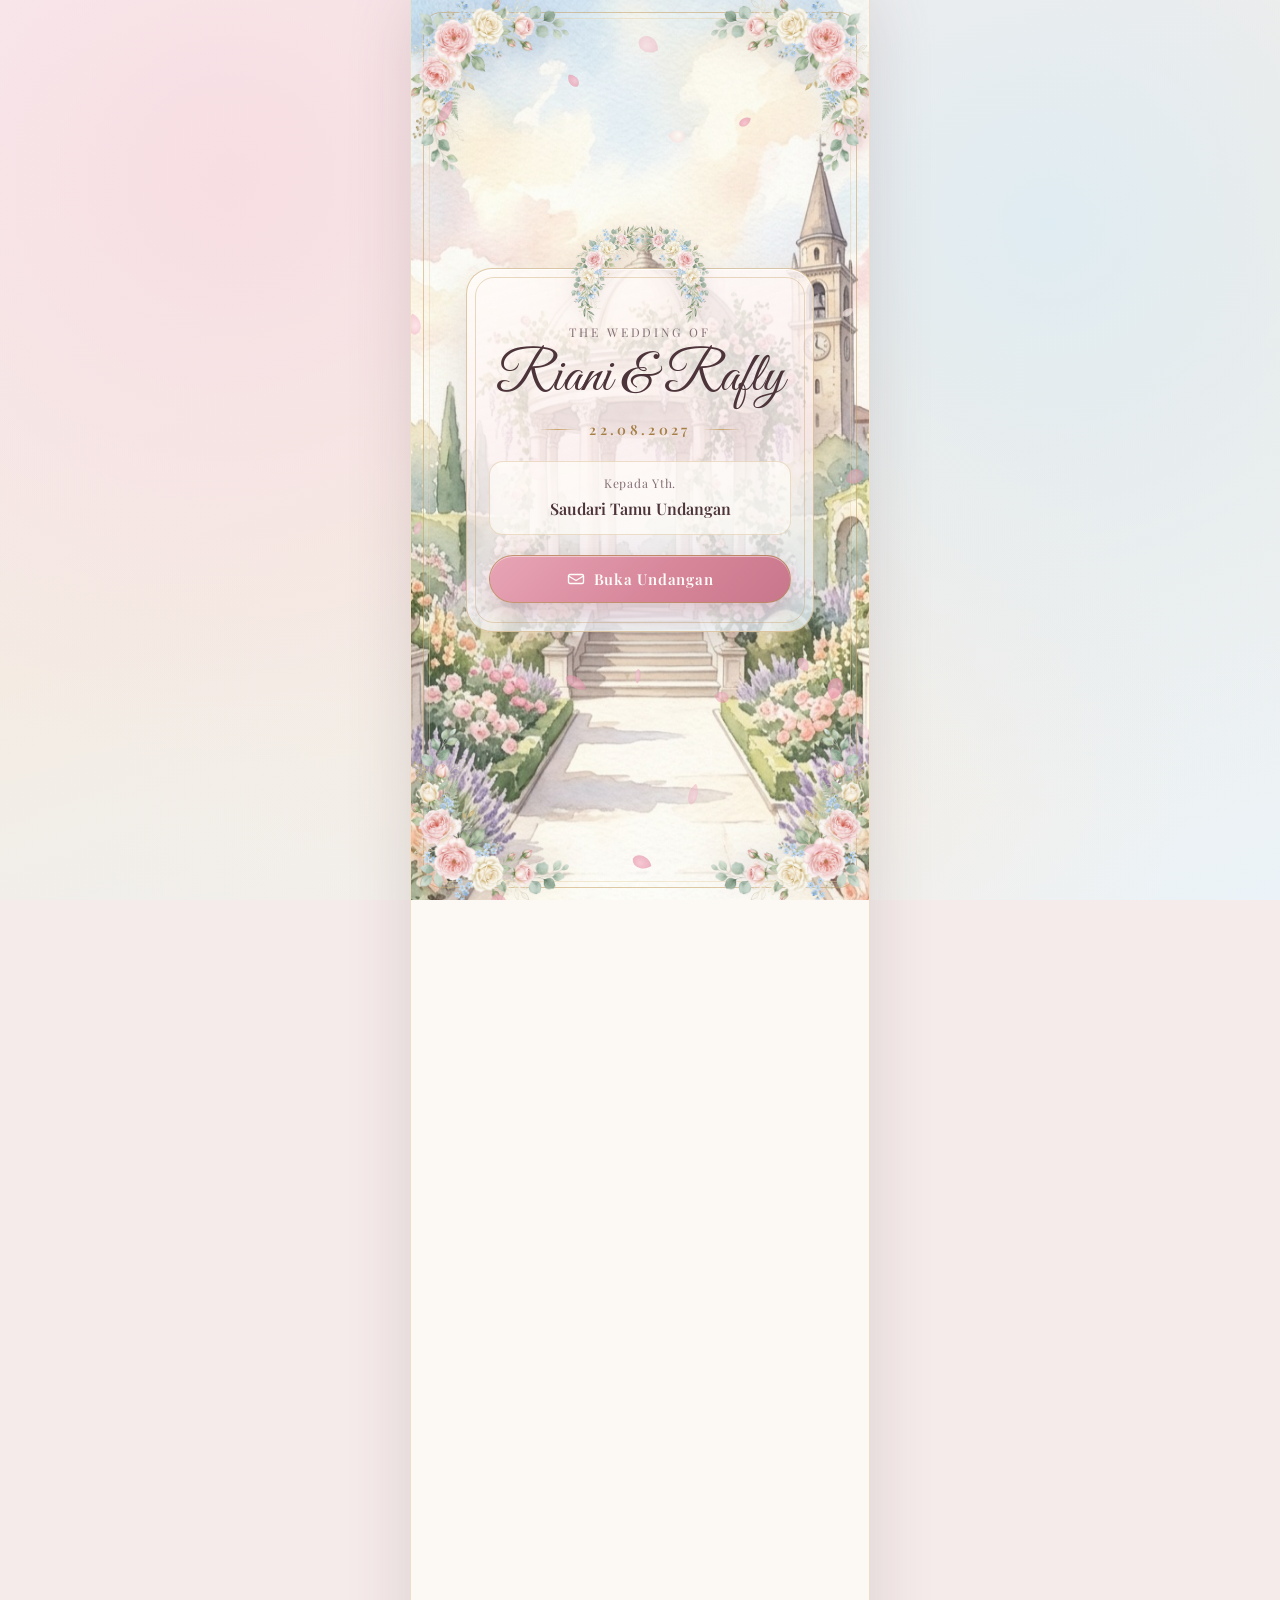
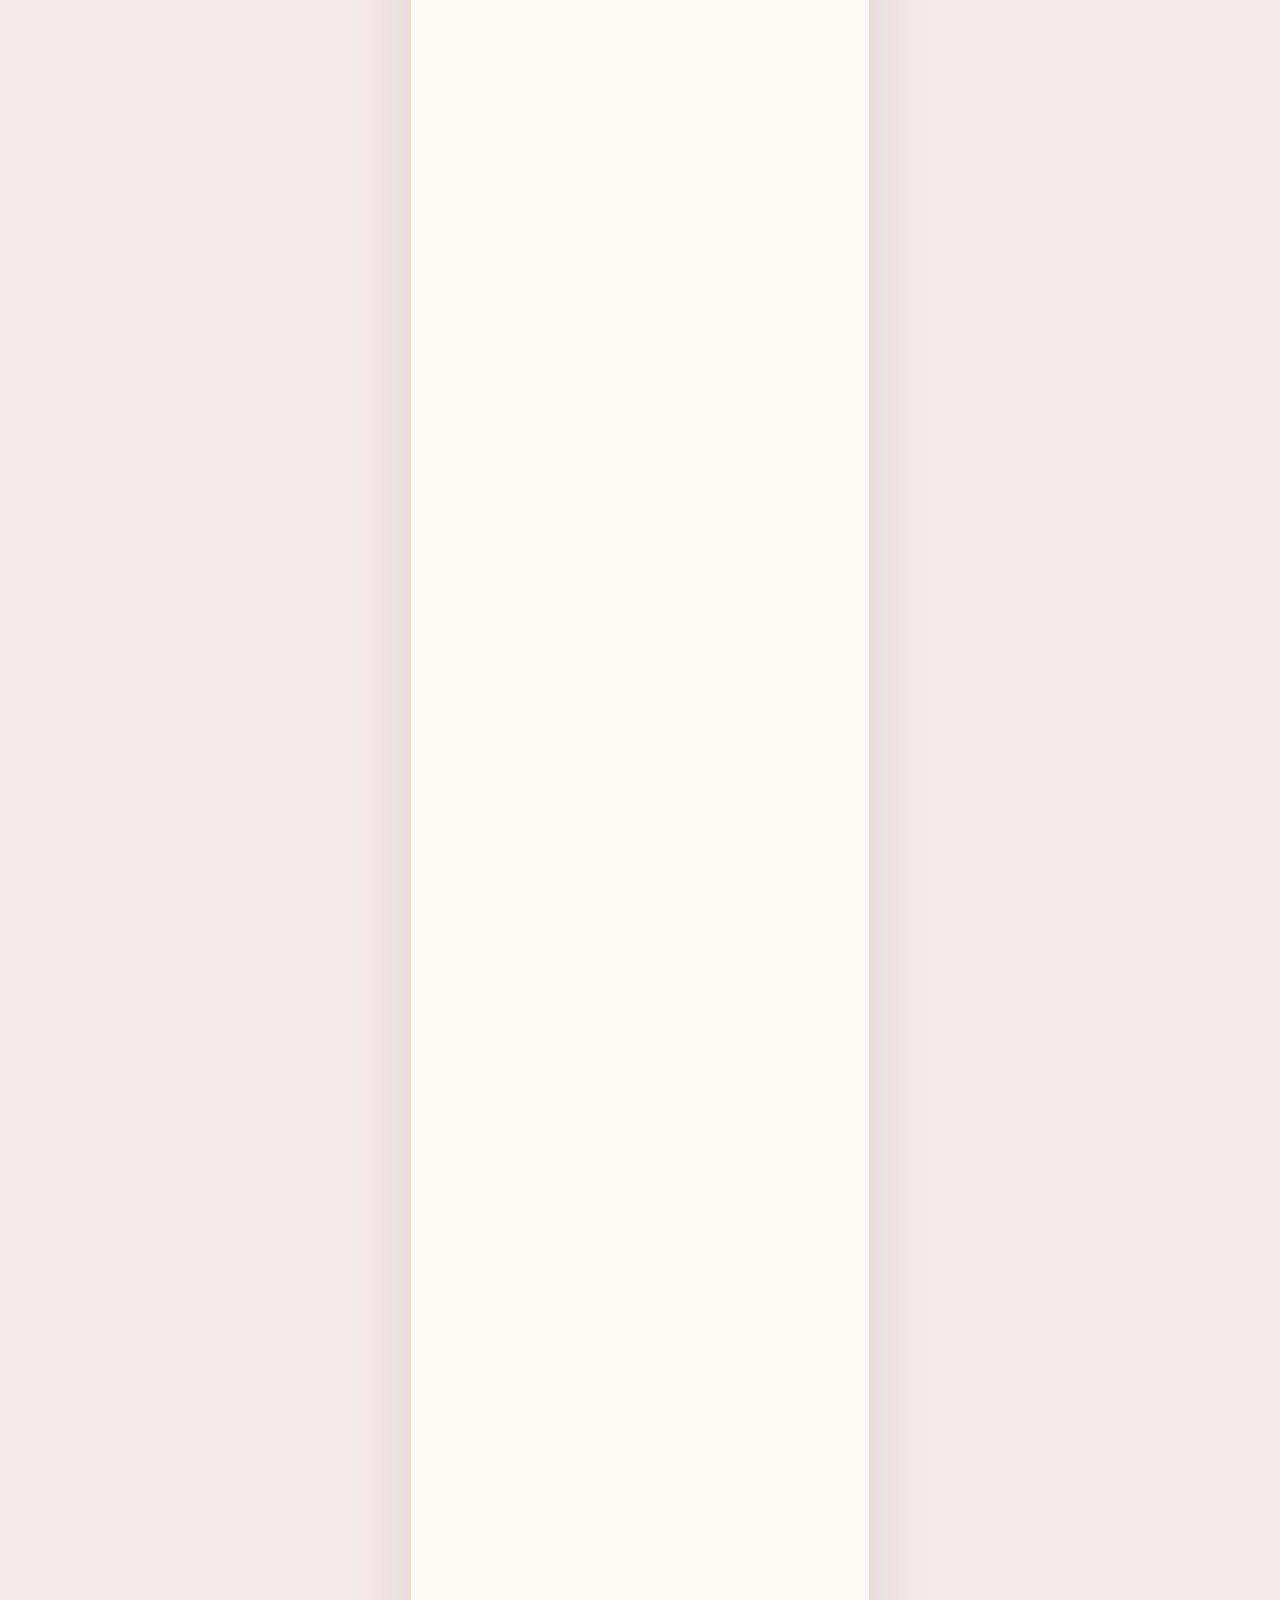
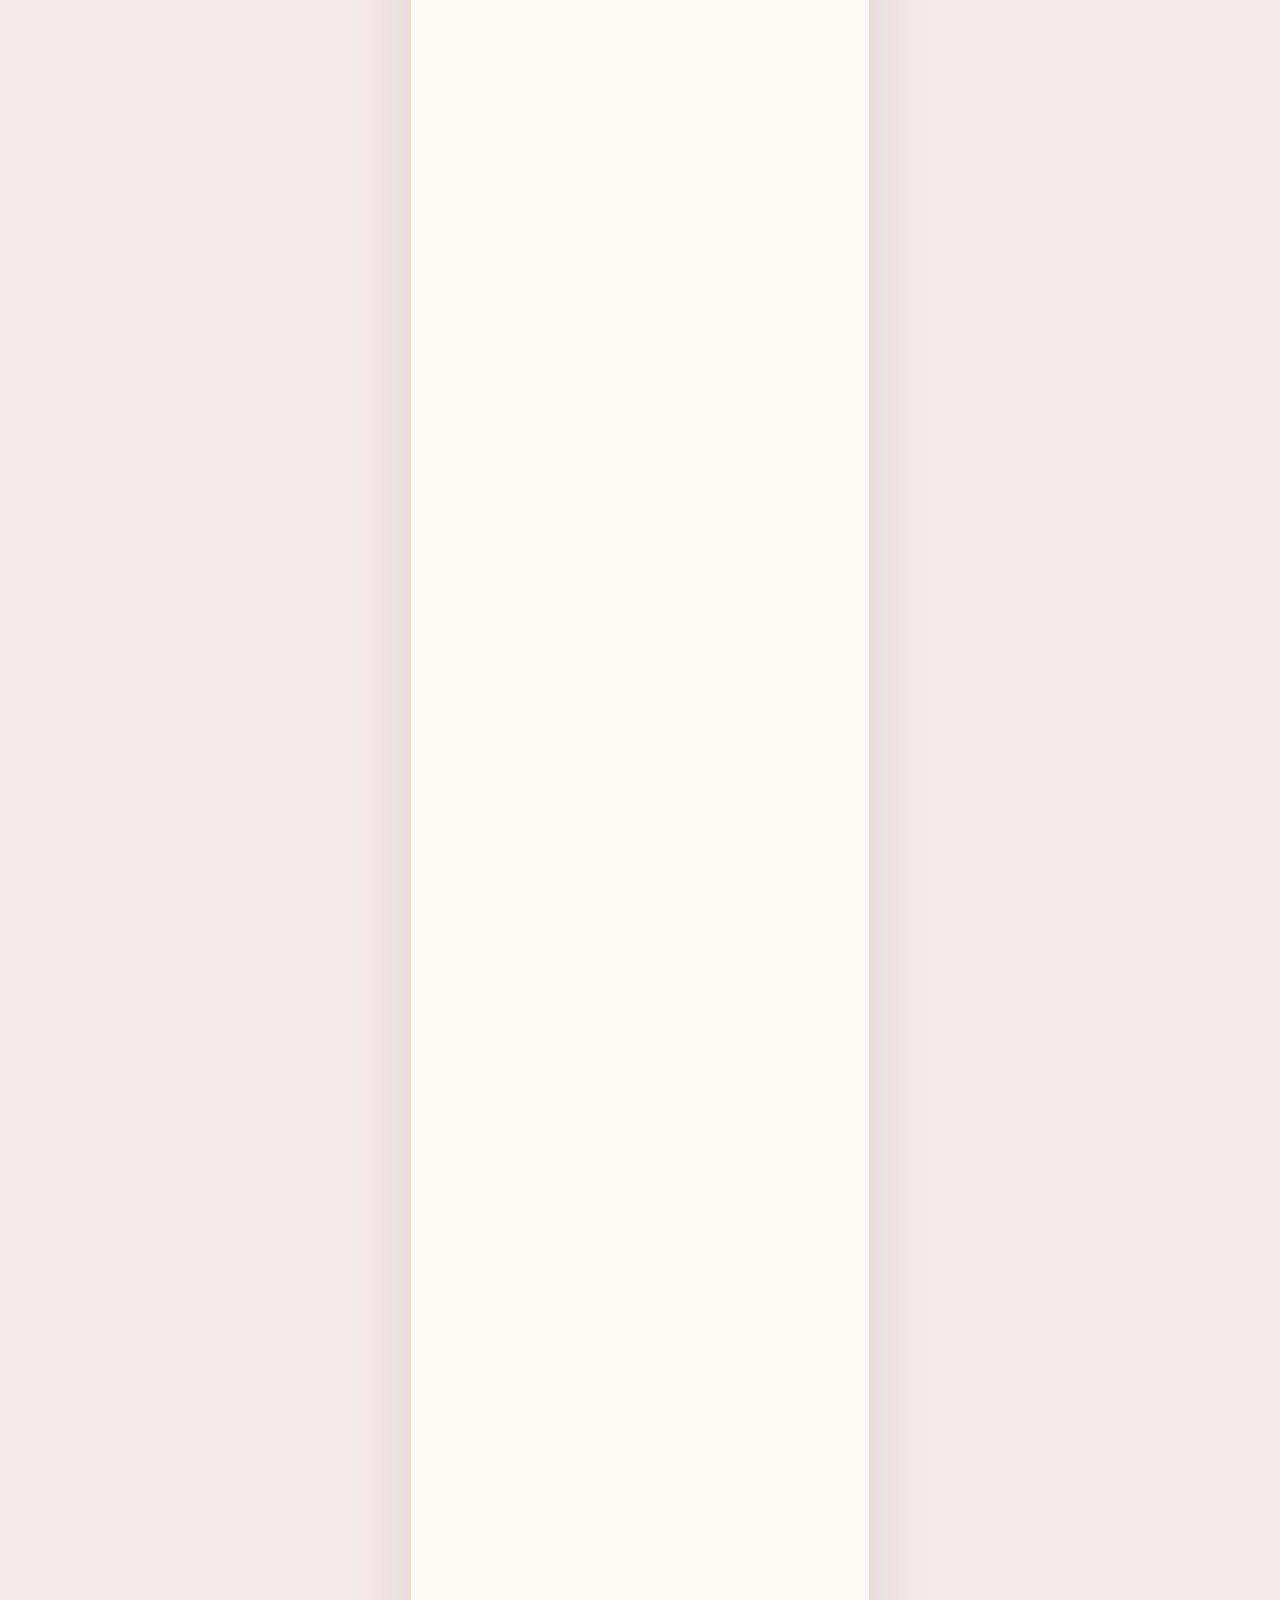
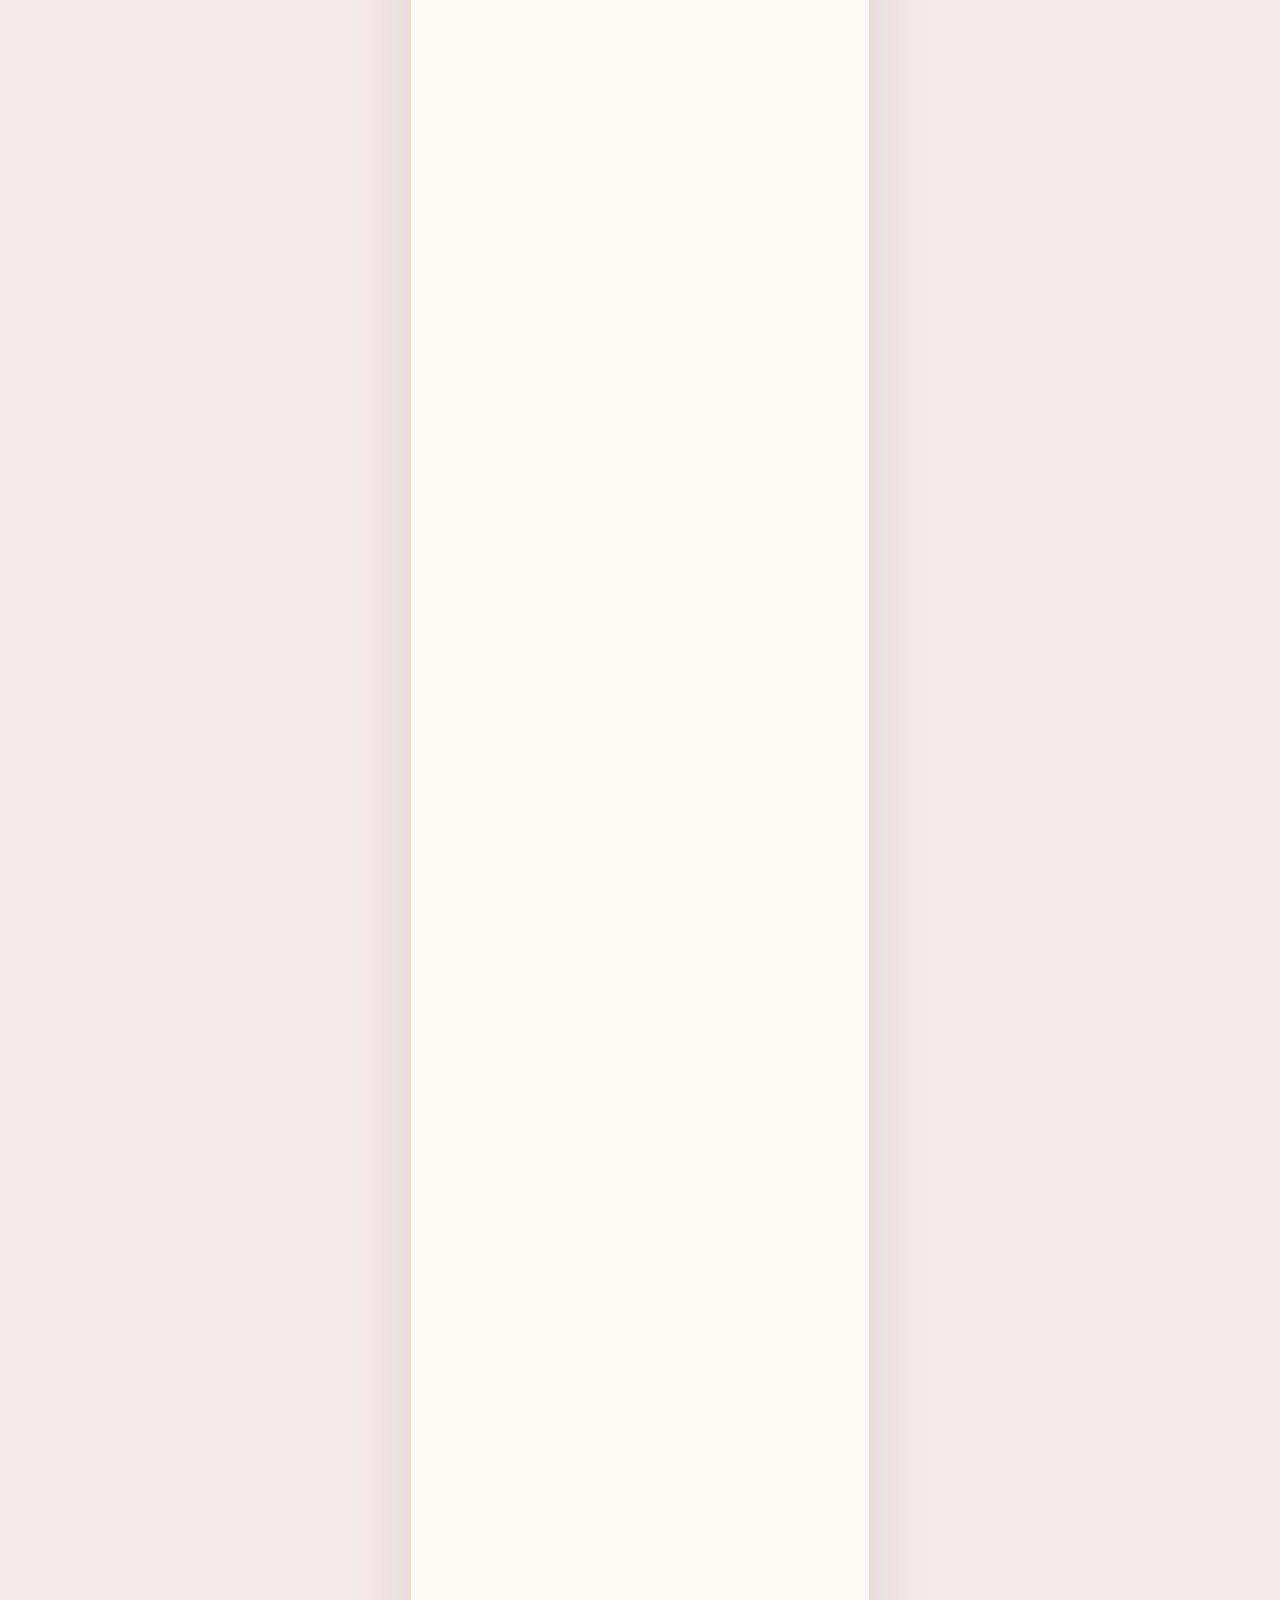
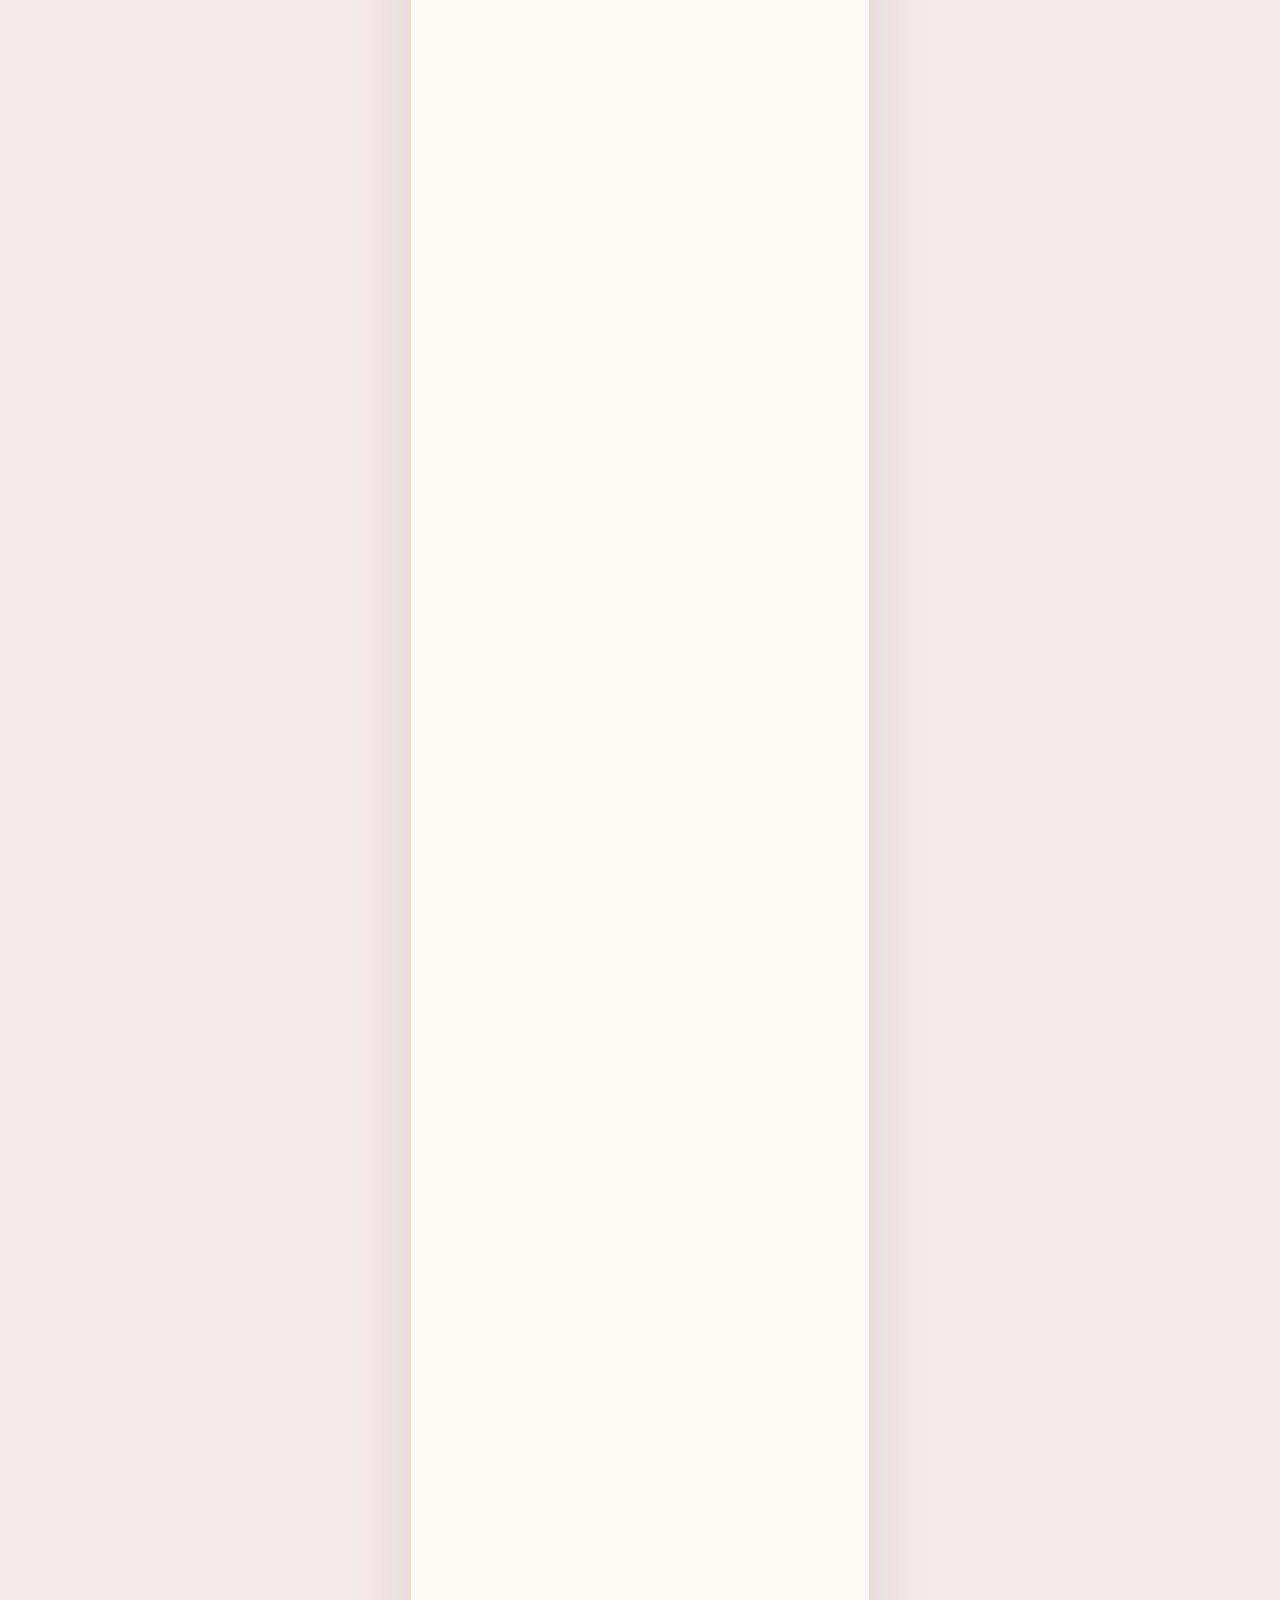
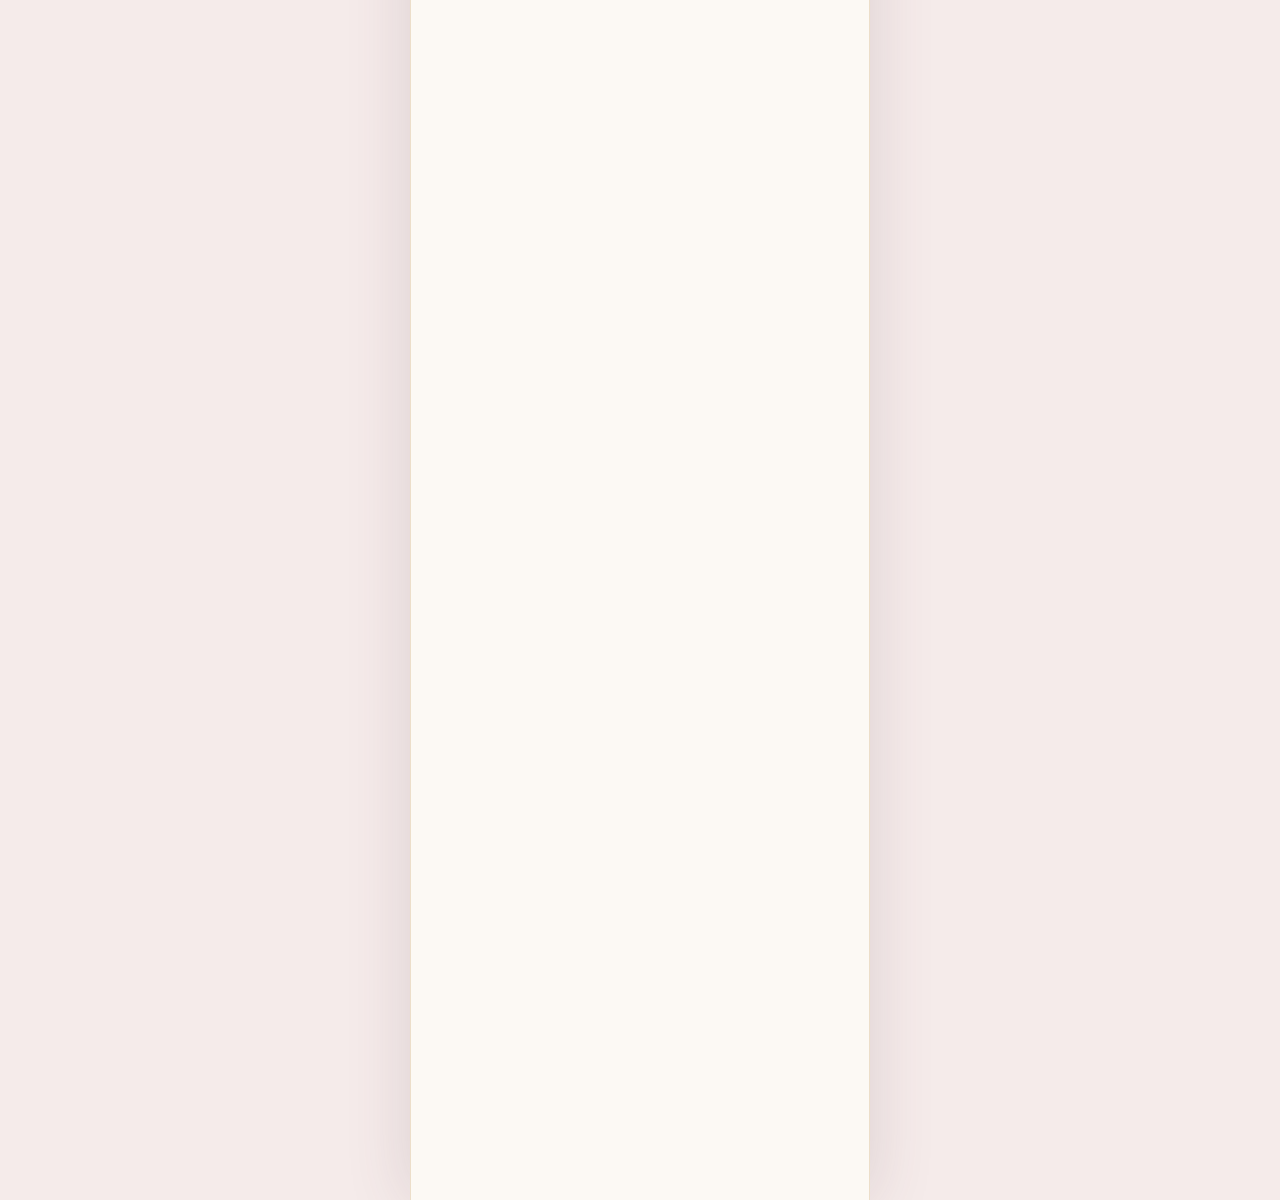
==== index.html @ 24c47888 "Add meta tags for social media sharing Added Open Graph and Twitter meta tags for sharing." ====
<!DOCTYPE html>
<html lang="id">
<head>
  <meta charset="UTF-8" />
  <meta name="viewport" content="width=device-width, initial-scale=1.0, viewport-fit=cover" />
  <meta name="theme-color" content="#F7DCE2" />
  <title>The Wedding of Riani &amp; Rafly — 22.08.2027</title>
  <meta name="description" content="Undangan Pernikahan Digital Siti Riani & Muhamad Rafly Kristiadi — Minggu, 22 Agustus 2027 di Kab. Cirebon. Tema Motion Blossom." />

  <!-- Open Graph / WhatsApp Preview Meta Tags -->
  <meta property="og:type" content="website" />
  <meta property="og:title" content="The Wedding of Riani &amp; Rafly — Minggu, 22 Agustus 2027" />
  <meta property="og:description" content="Tanpa mengurangi rasa hormat, kami mengundang Saudari untuk menghadiri acara pernikahan Siti Riani &amp; Muhamad Rafly Kristiadi di Kab. Cirebon." />
  <meta property="og:image" content="assets/images/gallery-1.jpg" />
  <meta name="twitter:card" content="summary_large_image" />
  <meta name="twitter:title" content="The Wedding of Riani &amp; Rafly — 22.08.2027" />
  <meta name="twitter:description" content="Undangan Pernikahan Digital Siti Riani &amp; Muhamad Rafly Kristiadi — Minggu, 22 Agustus 2027." />
  <meta name="twitter:image" content="assets/images/gallery-1.jpg" />

  <!-- Google Fonts: Great Vibes, Pinyon Script, Playfair Display, Amiri -->
  <link rel="preconnect" href="https://fonts.googleapis.com" />
  <link rel="preconnect" href="https://fonts.gstatic.com" crossorigin />
  <link href="https://fonts.googleapis.com/css2?family=Amiri:wght@400;700&family=Great+Vibes&family=Pinyon+Script&family=Playfair+Display:ital,wght@0,400;0,500;0,600;0,700;1,400;1,500&display=swap" rel="stylesheet" />

  <link rel="stylesheet" href="css/style.css" />
</head>
<body class="is-locked">
  <!-- Atmospheric Desktop Frame Backdrop -->
  <div class="desktop-backdrop" aria-hidden="true"></div>

  <!-- Background Music Audio ("Wedding Nasheed") -->
  <audio id="bg-music" loop preload="auto">
    <source src="assets/audio/wedding-nasheed.wav" type="audio/wav" />
  </audio>

  <!-- Main Mobile-First Vertical Shell -->
  <main class="invitation-shell" id="invitation-shell">

    <!-- =====================================================
         1. COVER / SAMPUL ("MOTION BLOSSOM" GATE WALK-THROUGH)
         ===================================================== -->
    <section class="cover-stage" id="cover-stage" aria-label="Sampul Undangan Pernikahan Riani dan Rafly">
      <!-- Depth Plane A: European Garden, Stone Steps, Domed Gazebo & Distant Tower -->
      <div class="scene-layer scene-backdrop" id="scene-backdrop">
        <img src="assets/images/garden-backdrop.jpg" alt="Taman bergaya Eropa dengan tangga batu, gazebo berkubah, dan menara di latar belakang" class="scene-backdrop-img" />
        <div class="scene-sunbeam" aria-hidden="true"></div>
      </div>

      <!-- Depth Plane B: Tiered Stone Fountain & Flanking Rose Bushes (Glides Past Camera) -->
      <div class="scene-layer scene-fountain" id="scene-fountain" aria-hidden="true">
        <img src="assets/images/fountain-midground.png" alt="" class="fountain-img" />
        <div class="fountain-shimmer">
          <span></span><span></span><span></span><span></span><span></span>
        </div>
      </div>

      <!-- Depth Plane C: Wrought-Iron Garden Gates & Stone Pillars Draped in Pink Roses -->
      <div class="scene-layer scene-gate" id="scene-gate" aria-hidden="true">
        <!-- Left Stone Pillar & Climbing Roses -->
        <div class="gate-pillar gate-pillar-left">
          <div class="pillar-finial"></div>
          <div class="pillar-cap"></div>
          <div class="pillar-shaft"></div>
          <img src="assets/images/rose-corner-frame.png" alt="" class="pillar-roses pillar-roses-left" />
        </div>

        <!-- Right Stone Pillar & Climbing Roses -->
        <div class="gate-pillar gate-pillar-right">
          <div class="pillar-finial"></div>
          <div class="pillar-cap"></div>
          <div class="pillar-shaft"></div>
          <img src="assets/images/rose-corner-frame.png" alt="" class="pillar-roses pillar-roses-right" />
        </div>

        <!-- Ornate Top Wrought-Iron Archway Crown -->
        <svg class="gate-arch-crown" viewBox="0 0 360 110" fill="none" xmlns="http://www.w3.org/2000/svg">
          <defs>
            <linearGradient id="ironGrad" x1="0" y1="0" x2="360" y2="110" gradientUnits="userSpaceOnUse">
              <stop offset="0%" stop-color="#3A3134" />
              <stop offset="50%" stop-color="#52464A" />
              <stop offset="100%" stop-color="#352C2F" />
            </linearGradient>
            <linearGradient id="goldLeaf" x1="0" y1="0" x2="1" y2="1">
              <stop offset="0%" stop-color="#E7CFA2" />
              <stop offset="55%" stop-color="#C8A063" />
              <stop offset="100%" stop-color="#A67E44" />
            </linearGradient>
          </defs>
          <!-- Outer Arch Frame -->
          <path d="M18 104 C 38 36, 102 18, 180 18 C 258 18, 322 36, 342 104" stroke="url(#ironGrad)" stroke-width="5" stroke-linecap="round" />
          <path d="M28 104 C 48 48, 108 30, 180 30 C 252 30, 312 48, 332 104" stroke="url(#goldLeaf)" stroke-width="1.5" stroke-linecap="round" opacity="0.9" />
          <!-- Delicate Filigree Scrolls along Arch -->
          <path d="M62 84 C 72 52, 104 42, 118 58 C 128 70, 110 86, 98 74" stroke="url(#ironGrad)" stroke-width="2.4" fill="none" />
          <path d="M298 84 C 288 52, 256 42, 242 58 C 232 70, 250 86, 262 74" stroke="url(#ironGrad)" stroke-width="2.4" fill="none" />
          <path d="M122 50 C 138 28, 162 28, 170 46 C 176 58, 158 66, 150 54" stroke="url(#ironGrad)" stroke-width="2.2" fill="none" />
          <path d="M238 50 C 222 28, 198 28, 190 46 C 184 58, 202 66, 210 54" stroke="url(#ironGrad)" stroke-width="2.2" fill="none" />
          <!-- Top Finial & Gold Medallion -->
          <path d="M180 4 L184 18 L180 26 L176 18 Z" fill="url(#goldLeaf)" />
          <circle cx="180" cy="36" r="10" stroke="url(#goldLeaf)" stroke-width="2" fill="#3A3134" />
          <circle cx="180" cy="36" r="4" fill="url(#goldLeaf)" />
          <circle cx="105" cy="54" r="3" fill="url(#goldLeaf)" />
          <circle cx="255" cy="54" r="3" fill="url(#goldLeaf)" />
        </svg>

        <!-- 3D Perspective Swing Container for Double Gates -->
        <div class="gate-doors-stage">
          <!-- Left Wrought-Iron Gate Wing -->
          <div class="gate-wing gate-wing-left" id="gate-wing-left">
            <svg viewBox="0 0 180 400" preserveAspectRatio="none" fill="none" xmlns="http://www.w3.org/2000/svg">
              <!-- Gate Perimeter Frame -->
              <path d="M6 394 L6 74 C 66 46, 126 24, 176 18 L176 394 Z" stroke="#3B3134" stroke-width="6" fill="rgba(255,250,248,0.03)" />
              <path d="M12 388 L12 80 C 68 54, 124 34, 170 28 L170 388 Z" stroke="#C8A063" stroke-width="1.3" opacity="0.8" />
              <!-- Horizontal Rails -->
              <line x1="6" y1="126" x2="176" y2="126" stroke="#3B3134" stroke-width="4.5" />
              <line x1="6" y1="276" x2="176" y2="276" stroke="#3B3134" stroke-width="4.5" />
              <line x1="6" y1="362" x2="176" y2="362" stroke="#3B3134" stroke-width="5" />
              <!-- Vertical Pickets & Spear Finials -->
              <g stroke="#3B3134" stroke-width="3">
                <line x1="36" y1="62" x2="36" y2="392" />
                <line x1="68" y1="50" x2="68" y2="392" />
                <line x1="100" y1="38" x2="100" y2="392" />
                <line x1="132" y1="28" x2="132" y2="392" />
                <line x1="160" y1="22" x2="160" y2="392" />
              </g>
              <!-- Gold Spear Tips -->
              <g fill="#D5B076">
                <polygon points="36,48 40,62 32,62" />
                <polygon points="68,36 72,50 64,50" />
                <polygon points="100,24 104,38 96,38" />
                <polygon points="132,14 136,28 128,28" />
                <polygon points="160,8 164,22 156,22" />
              </g>
              <!-- Upper Filigree C-Scrolls -->
              <path d="M22 118 C 22 86, 52 80, 52 102 C 52 118, 34 118, 34 104" stroke="#3B3134" stroke-width="2.2" />
              <path d="M84 118 C 84 82, 116 74, 116 98 C 116 116, 96 116, 96 100" stroke="#3B3134" stroke-width="2.2" />
              <path d="M144 116 C 144 78, 170 70, 170 94" stroke="#3B3134" stroke-width="2.2" />
              <!-- Center Ornamental Medallion & Vine Scrollwork -->
              <path d="M20 264 C 48 220, 42 162, 86 142 C 118 128, 148 164, 126 198 C 108 226, 66 218, 76 186 C 84 162, 114 166, 108 188" stroke="#3B3134" stroke-width="2.6" />
              <path d="M158 264 C 132 228, 152 172, 122 146" stroke="#3B3134" stroke-width="2.2" />
              <circle cx="92" cy="198" r="16" stroke="#C8A063" stroke-width="2" fill="rgba(247,220,226,0.22)" />
              <circle cx="92" cy="198" r="5" fill="#C8A063" />
              <!-- Lower Scroll Panel -->
              <path d="M20 350 C 44 296, 86 296, 86 326 C 86 348, 56 348, 56 326" stroke="#3B3134" stroke-width="2.4" />
              <path d="M162 350 C 138 296, 98 296, 98 326 C 98 348, 128 348, 128 326" stroke="#3B3134" stroke-width="2.4" />
              <!-- Gold Lock Latch Accent -->
              <rect x="166" y="216" width="10" height="28" rx="3" fill="#C8A063" />
            </svg>
          </div>

          <!-- Right Wrought-Iron Gate Wing (Mirrored SVG) -->
          <div class="gate-wing gate-wing-right" id="gate-wing-right">
            <svg viewBox="0 0 180 400" preserveAspectRatio="none" fill="none" xmlns="http://www.w3.org/2000/svg" style="transform: scaleX(-1);">
              <path d="M6 394 L6 74 C 66 46, 126 24, 176 18 L176 394 Z" stroke="#3B3134" stroke-width="6" fill="rgba(255,250,248,0.03)" />
              <path d="M12 388 L12 80 C 68 54, 124 34, 170 28 L170 388 Z" stroke="#C8A063" stroke-width="1.3" opacity="0.8" />
              <line x1="6" y1="126" x2="176" y2="126" stroke="#3B3134" stroke-width="4.5" />
              <line x1="6" y1="276" x2="176" y2="276" stroke="#3B3134" stroke-width="4.5" />
              <line x1="6" y1="362" x2="176" y2="362" stroke="#3B3134" stroke-width="5" />
              <g stroke="#3B3134" stroke-width="3">
                <line x1="36" y1="62" x2="36" y2="392" />
                <line x1="68" y1="50" x2="68" y2="392" />
                <line x1="100" y1="38" x2="100" y2="392" />
                <line x1="132" y1="28" x2="132" y2="392" />
                <line x1="160" y1="22" x2="160" y2="392" />
              </g>
              <g fill="#D5B076">
                <polygon points="36,48 40,62 32,62" />
                <polygon points="68,36 72,50 64,50" />
                <polygon points="100,24 104,38 96,38" />
                <polygon points="132,14 136,28 128,28" />
                <polygon points="160,8 164,22 156,22" />
              </g>
              <path d="M22 118 C 22 86, 52 80, 52 102 C 52 118, 34 118, 34 104" stroke="#3B3134" stroke-width="2.2" />
              <path d="M84 118 C 84 82, 116 74, 116 98 C 116 116, 96 116, 96 100" stroke="#3B3134" stroke-width="2.2" />
              <path d="M144 116 C 144 78, 170 70, 170 94" stroke="#3B3134" stroke-width="2.2" />
              <path d="M20 264 C 48 220, 42 162, 86 142 C 118 128, 148 164, 126 198 C 108 226, 66 218, 76 186 C 84 162, 114 166, 108 188" stroke="#3B3134" stroke-width="2.6" />
              <path d="M158 264 C 132 228, 152 172, 122 146" stroke="#3B3134" stroke-width="2.2" />
              <circle cx="92" cy="198" r="16" stroke="#C8A063" stroke-width="2" fill="rgba(247,220,226,0.22)" />
              <circle cx="92" cy="198" r="5" fill="#C8A063" />
              <path d="M20 350 C 44 296, 86 296, 86 326 C 86 348, 56 348, 56 326" stroke="#3B3134" stroke-width="2.4" />
              <path d="M162 350 C 138 296, 98 296, 98 326 C 98 348, 128 348, 128 326" stroke="#3B3134" stroke-width="2.4" />
              <rect x="166" y="216" width="10" height="28" rx="3" fill="#C8A063" />
            </svg>
          </div>
        </div>
      </div>

      <!-- Depth Plane D: Viewport Corner Watercolor Pink Roses & Thin Gold Border -->
      <div class="cover-frame-overlay" aria-hidden="true">
        <div class="gold-inner-frame"></div>
        <img src="assets/images/rose-corner-frame.png" alt="" class="corner-rose corner-tl" />
        <img src="assets/images/rose-corner-frame.png" alt="" class="corner-rose corner-tr" />
        <img src="assets/images/rose-corner-frame.png" alt="" class="corner-rose corner-bl" />
        <img src="assets/images/rose-corner-frame.png" alt="" class="corner-rose corner-br" />
      </div>

      <!-- Depth Plane E: Floating & Falling Blossom Petals Canvas -->
      <canvas id="petal-canvas" class="petal-canvas" aria-hidden="true"></canvas>

      <!-- Subtle Replay Intro Trigger (Appears after animation / unlock) -->
      <button type="button" class="replay-intro-btn" id="replay-intro-btn" aria-label="Putar ulang animasi gerbang taman">
        <svg viewBox="0 0 24 24" width="14" height="14" fill="none" stroke="currentColor" stroke-width="2" stroke-linecap="round" stroke-linejoin="round" aria-hidden="true">
          <polyline points="1 4 1 10 7 10"></polyline>
          <path d="M3.51 15a9 9 0 1 0 2.13-9.36L1 10"></path>
        </svg>
        <span>Ulangi Animasi</span>
      </button>

      <!-- Depth Plane F: Frosted Glass Cover Panel (Fade-In After Camera Walk-In) -->
      <div class="cover-glass-wrap" id="cover-glass-wrap">
        <div class="cover-glass-panel">
          <div class="glass-gold-frame" aria-hidden="true"></div>
          <img src="assets/images/rose-garland-arch.png" alt="" class="glass-floral-crown" aria-hidden="true" />

          <p class="cover-kicker">The Wedding of</p>
          <h1 class="cover-names">Riani &amp; Rafly</h1>

          <div class="cover-date-row">
            <span class="gold-hairline"></span>
            <span class="cover-date">22.08.2027</span>
            <span class="gold-hairline"></span>
          </div>

          <p class="cover-sr-sentence visually-hidden">The Wedding of Riani &amp; Rafly — 22.08.2027</p>

          <div class="cover-guest-box">
            <p class="guest-salutation">Kepada Yth.</p>
            <p class="guest-name-line">Saudari <span id="guest-name-target">Tamu Undangan</span></p>
          </div>

          <button type="button" class="btn-open-invitation" id="btn-open-invitation">
            <svg viewBox="0 0 24 24" width="18" height="18" fill="none" stroke="currentColor" stroke-width="1.8" stroke-linecap="round" stroke-linejoin="round" aria-hidden="true">
              <path d="M4 6h16a2 2 0 0 1 2 2v8a2 2 0 0 1-2 2H4a2 2 0 0 1-2-2V8a2 2 0 0 1 2-2z"/>
              <polyline points="22,8 12,14 2,8"/>
            </svg>
            <span>Buka Undangan</span>
          </button>
        </div>
      </div>
    </section>

    <!-- =====================================================
         2. MAIN CONTENT (REVEALED AFTER "BUKA UNDANGAN")
         ===================================================== -->
    <div class="invitation-content" id="invitation-content">

      <!-- SECTION: AYAT QS. AR-RUM AYAT 21 (DALAM KARTU BERBUNGA) -->
      <section class="section-pad section-ivory" id="ayat">
        <div class="floral-card reveal">
          <img src="assets/images/rose-corner-frame.png" alt="" class="card-corner card-corner-tl" aria-hidden="true" />
          <img src="assets/images/rose-corner-frame.png" alt="" class="card-corner card-corner-br" aria-hidden="true" />
          <div class="card-gold-border" aria-hidden="true"></div>

          <div class="ornament-badge">
            <span class="ornament-dot"></span>
            <span>Firman Allah SWT</span>
            <span class="ornament-dot"></span>
          </div>

          <p class="arabic-verse" dir="rtl" lang="ar">
            وَمِنْ آيَاتِهِ أَنْ خَلَقَ لَكُمْ مِنْ أَنْفُسِكُمْ أَزْوَاجًا لِتَسْكُنُوا إِلَيْهَا وَجَعَلَ بَيْنَكُمْ مَوَدَّةً وَرَحْمَةً ۚ إِنَّ فِي ذَٰلِكَ لَآيَاتٍ لِقَوْمٍ يَتَفَكَّرُونَ
          </p>

          <div class="gold-divider-floral" aria-hidden="true">
            <span class="line"></span>
            <span class="diamond"></span>
            <span class="line"></span>
          </div>

          <blockquote class="verse-translation">
            “Dan di antara tanda-tanda (kebesaran)-Nya ialah Dia menciptakan pasangan-pasangan untukmu dari jenismu sendiri, agar kamu cenderung dan merasa tenteram kepadanya, dan Dia menjadikan di antaramu rasa kasih dan sayang. Sungguh, pada yang demikian itu benar-benar terdapat tanda-tanda (kebesaran Allah) bagi kaum yang berpikir.”
          </blockquote>
          <p class="verse-source">QS. Ar-Rum : 21</p>
        </div>
      </section>

      <!-- SECTION: MEMPELAI (BINGKAI LENGKUNG DIHIAS RANGKAIAN MAWAR) -->
      <section class="section-pad section-cream" id="mempelai">
        <header class="section-header reveal">
          <p class="salam-arab">Assalamu’alaikum Warahmatullahi Wabarakatuh</p>
          <h2 class="section-title">Mempelai</h2>
          <p class="section-subtitle">
            Dengan memohon rahmat dan ridho Allah SWT, kami bermaksud menyelenggarakan pernikahan putra-putri kami:
          </p>
        </header>

        <!-- Bride: Siti Riani -->
        <article class="couple-card reveal">
          <div class="arch-portrait-wrapper">
            <img src="assets/images/rose-garland-arch.png" alt="" class="arch-floral-wreath" aria-hidden="true" />
            <div class="arch-photo-frame">
              <img src="assets/images/bride-riani.jpg" alt="Foto Mempelai Wanita Siti Riani" loading="lazy" />
            </div>
          </div>
          <p class="couple-role">Mempelai Wanita</p>
          <h3 class="couple-name">Siti Riani</h3>
          <p class="couple-parents">
            Putri dari<br />
            <strong>Alm. Bapak Radi</strong> &amp; <strong>Ibu Sri Mulyati</strong>
          </p>
        </article>

        <!-- Script Ampersand Connector -->
        <div class="couple-ampersand reveal" aria-hidden="true">
          <span class="amp-line"></span>
          <span class="amp-glyph">&amp;</span>
          <span class="amp-line"></span>
        </div>

        <!-- Groom: Muhamad Rafly Kristiadi -->
        <article class="couple-card reveal">
          <div class="arch-portrait-wrapper">
            <img src="assets/images/rose-garland-arch.png" alt="" class="arch-floral-wreath" aria-hidden="true" />
            <div class="arch-photo-frame">
              <img src="assets/images/groom-rafly.jpg" alt="Foto Mempelai Pria Muhamad Rafly Kristiadi" loading="lazy" />
            </div>
          </div>
          <p class="couple-role">Mempelai Pria</p>
          <h3 class="couple-name">Muhamad Rafly Kristiadi</h3>
          <p class="couple-parents">
            Putra dari<br />
            <strong>Bapak Ahyadi</strong> &amp; <strong>Ibu Ine Kristiati</strong>
          </p>
        </article>
      </section>

      <!-- SECTION: SAVE THE DATE (COUNTDOWN & SIMPAN TANGGALNYA) -->
      <section class="section-pad section-blossom" id="save-the-date">
        <div class="save-date-box reveal">
          <div class="card-gold-border" aria-hidden="true"></div>
          <p class="eyebrow-blue">Menuju Hari Bahagia</p>
          <h2 class="section-title">Save The Date</h2>
          <p class="save-date-lead">Minggu, 22 Agustus 2027 • 08.00 WIB</p>

          <div class="countdown-grid" id="countdown-grid" role="timer" aria-live="polite">
            <div class="countdown-cell">
              <span class="cd-num" id="cd-days">00</span>
              <span class="cd-label">Hari</span>
            </div>
            <div class="countdown-cell">
              <span class="cd-num" id="cd-hours">00</span>
              <span class="cd-label">Jam</span>
            </div>
            <div class="countdown-cell">
              <span class="cd-num" id="cd-minutes">00</span>
              <span class="cd-label">Menit</span>
            </div>
            <div class="countdown-cell">
              <span class="cd-num" id="cd-seconds">00</span>
              <span class="cd-label">Detik</span>
            </div>
          </div>

          <p class="countdown-done-msg" id="countdown-done-msg" hidden>
            Alhamdulillah, Hari Bahagia Telah Tiba
          </p>

          <div class="save-date-actions">
            <button type="button" class="btn-primary-gold" id="btn-save-date">
              <svg viewBox="0 0 24 24" width="17" height="17" fill="none" stroke="currentColor" stroke-width="1.9" stroke-linecap="round" stroke-linejoin="round" aria-hidden="true">
                <rect x="3" y="4" width="18" height="18" rx="2" ry="2"></rect>
                <line x1="16" y1="2" x2="16" y2="6"></line>
                <line x1="8" y1="2" x2="8" y2="6"></line>
                <line x1="3" y1="10" x2="21" y2="10"></line>
              </svg>
              <span>Simpan Tanggalnya</span>
            </button>

            <!-- Calendar Choice Popover -->
            <div class="calendar-menu" id="calendar-menu" hidden>
              <a id="gcal-link" href="#" target="_blank" rel="noopener noreferrer" class="calendar-option">
                Tambah ke Google Calendar
              </a>
              <button type="button" id="ics-download-btn" class="calendar-option">
                Unduh File Kalender (.ics)
              </button>
            </div>
          </div>
        </div>
      </section>

      <!-- SECTION: RANGKAIAN ACARA (KARTU BERBINGKAI MAWAR + BUKA MAPS) -->
      <section class="section-pad section-ivory" id="acara">
        <header class="section-header reveal">
          <p class="eyebrow-blue">Waktu &amp; Tempat</p>
          <h2 class="section-title">Rangkaian Acara</h2>
          <p class="section-subtitle">
            InsyaAllah rangkaian acara pernikahan kami akan diselenggarakan pada:
          </p>
        </header>

        <div class="events-stack">
          <!-- Akad Nikah Card -->
          <article class="event-rose-card reveal">
            <img src="assets/images/rose-corner-frame.png" alt="" class="card-corner card-corner-tl" aria-hidden="true" />
            <img src="assets/images/rose-corner-frame.png" alt="" class="card-corner card-corner-tr" aria-hidden="true" />
            <div class="card-gold-border" aria-hidden="true"></div>

            <div class="event-icon-ring" aria-hidden="true">
              <svg viewBox="0 0 24 24" width="22" height="22" fill="none" stroke="currentColor" stroke-width="1.6">
                <circle cx="9.5" cy="13" r="5" />
                <circle cx="14.5" cy="13" r="5" />
                <path d="M12 5l1.5 2.5h-3L12 5z" fill="currentColor" opacity="0.55" />
              </svg>
            </div>

            <h3 class="event-title">Akad Nikah</h3>
            <p class="event-date">Minggu, 22 Agustus 2027</p>
            <p class="event-time">Pukul 08.00 WIB</p>

            <div class="gold-divider-floral mini" aria-hidden="true">
              <span class="line"></span>
              <span class="diamond"></span>
              <span class="line"></span>
            </div>

            <p class="event-venue">Kediaman Rumah Riani</p>
            <p class="event-address">
              Dusun 2 RT 001 RW 005, Desa Karangtengah,<br />
              Kec. Karangsembung, Kab. Cirebon
            </p>

            <a
              class="btn-maps"
              href="https://www.google.com/maps/search/?api=1&query=Desa+Karangtengah+Kecamatan+Karangsembung+Kabupaten+Cirebon"
              target="_blank"
              rel="noopener noreferrer"
            >
              <svg viewBox="0 0 24 24" width="16" height="16" fill="none" stroke="currentColor" stroke-width="2" stroke-linecap="round" stroke-linejoin="round" aria-hidden="true">
                <path d="M21 10c0 7-9 13-9 13s-9-6-9-13a9 9 0 0 1 18 0z"></path>
                <circle cx="12" cy="10" r="3"></circle>
              </svg>
              <span>Buka Maps</span>
            </a>
          </article>

          <!-- Resepsi Card -->
          <article class="event-rose-card reveal">
            <img src="assets/images/rose-corner-frame.png" alt="" class="card-corner card-corner-bl" aria-hidden="true" />
            <img src="assets/images/rose-corner-frame.png" alt="" class="card-corner card-corner-br" aria-hidden="true" />
            <div class="card-gold-border" aria-hidden="true"></div>

            <div class="event-icon-ring blue-tint" aria-hidden="true">
              <svg viewBox="0 0 24 24" width="22" height="22" fill="none" stroke="currentColor" stroke-width="1.6" stroke-linecap="round" stroke-linejoin="round">
                <path d="M12 2l2.4 4.8L20 7.6l-4 3.9.9 5.5L12 14.4 7.1 17l.9-5.5-4-3.9 5.6-.8L12 2z" />
              </svg>
            </div>

            <h3 class="event-title">Resepsi</h3>
            <p class="event-date">Minggu, 22 Agustus 2027</p>
            <p class="event-time">Pukul 09.00 WIB s/d Selesai</p>

            <div class="gold-divider-floral mini" aria-hidden="true">
              <span class="line"></span>
              <span class="diamond"></span>
              <span class="line"></span>
            </div>

            <p class="event-venue">Kediaman Rumah Riani</p>
            <p class="event-address">
              Dusun 2 RT 001 RW 005, Desa Karangtengah,<br />
              Kec. Karangsembung, Kab. Cirebon
            </p>

            <a
              class="btn-maps"
              href="https://www.google.com/maps/search/?api=1&query=Desa+Karangtengah+Kecamatan+Karangsembung+Kabupaten+Cirebon"
              target="_blank"
              rel="noopener noreferrer"
            >
              <svg viewBox="0 0 24 24" width="16" height="16" fill="none" stroke="currentColor" stroke-width="2" stroke-linecap="round" stroke-linejoin="round" aria-hidden="true">
                <path d="M21 10c0 7-9 13-9 13s-9-6-9-13a9 9 0 0 1 18 0z"></path>
                <circle cx="12" cy="10" r="3"></circle>
              </svg>
              <span>Buka Maps</span>
            </a>
          </article>
        </div>
      </section>

      <!-- SECTION: GALERI FOTO MEMPELAI (KETUK UNTUK MEMPERBESAR) -->
      <section class="section-pad section-cream" id="galeri">
        <header class="section-header reveal">
          <p class="eyebrow-blue">Momen Bahagia</p>
          <h2 class="section-title">Galeri Mempelai</h2>
          <p class="section-subtitle">Ketuk foto untuk memperbesar tampilan</p>
        </header>

        <div class="gallery-grid reveal">
          <button type="button" class="gallery-item gallery-portrait" data-index="0" aria-label="Perbesar foto galeri 1: Langkah menuju taman bunga">
            <img src="assets/images/gallery-1.jpg" alt="Riani dan Rafly berjalan bergandengan tangan di jalan batu taman mawar" loading="lazy" />
            <span class="gallery-zoom-badge" aria-hidden="true">
              <svg viewBox="0 0 24 24" width="15" height="15" fill="none" stroke="currentColor" stroke-width="2">
                <circle cx="11" cy="11" r="7"></circle>
                <line x1="21" y1="21" x2="16.65" y2="16.65"></line>
                <line x1="11" y1="8" x2="11" y2="14"></line>
                <line x1="8" y1="11" x2="14" y2="11"></line>
              </svg>
            </span>
          </button>

          <button type="button" class="gallery-item gallery-portrait" data-index="3" aria-label="Perbesar foto galeri 2: Di gerbang lengkung mawar">
            <img src="assets/images/gallery-4.jpg" alt="Riani dan Rafly tersenyum di bawah lengkung gerbang besi berhiaskan mawar pastel" loading="lazy" />
            <span class="gallery-zoom-badge" aria-hidden="true">
              <svg viewBox="0 0 24 24" width="15" height="15" fill="none" stroke="currentColor" stroke-width="2">
                <circle cx="11" cy="11" r="7"></circle>
                <line x1="21" y1="21" x2="16.65" y2="16.65"></line>
                <line x1="11" y1="8" x2="11" y2="14"></line>
                <line x1="8" y1="11" x2="14" y2="11"></line>
              </svg>
            </span>
          </button>

          <button type="button" class="gallery-item gallery-wide" data-index="1" aria-label="Perbesar foto galeri 3: Di sisi air mancur taman">
            <img src="assets/images/gallery-2.jpg" alt="Riani dan Rafly di dekat air mancur batu klasik taman mawar Eropa" loading="lazy" />
            <span class="gallery-zoom-badge" aria-hidden="true">
              <svg viewBox="0 0 24 24" width="15" height="15" fill="none" stroke="currentColor" stroke-width="2">
                <circle cx="11" cy="11" r="7"></circle>
                <line x1="21" y1="21" x2="16.65" y2="16.65"></line>
                <line x1="11" y1="8" x2="11" y2="14"></line>
                <line x1="8" y1="11" x2="14" y2="11"></line>
              </svg>
            </span>
          </button>

          <button type="button" class="gallery-item gallery-wide" data-index="2" aria-label="Perbesar foto galeri 4: Di dalam gazebo berkubah">
            <img src="assets/images/gallery-3.jpg" alt="Riani dan Rafly di dalam gazebo batu berkubah berhiaskan mawar pink dan krem" loading="lazy" />
            <span class="gallery-zoom-badge" aria-hidden="true">
              <svg viewBox="0 0 24 24" width="15" height="15" fill="none" stroke="currentColor" stroke-width="2">
                <circle cx="11" cy="11" r="7"></circle>
                <line x1="21" y1="21" x2="16.65" y2="16.65"></line>
                <line x1="11" y1="8" x2="11" y2="14"></line>
                <line x1="8" y1="11" x2="14" y2="11"></line>
              </svg>
            </span>
          </button>
        </div>
      </section>

      <!-- SECTION: DRESSCODE -->
      <section class="section-pad section-ivory" id="dresscode">
        <div class="dresscode-card reveal">
          <div class="card-gold-border" aria-hidden="true"></div>
          <p class="eyebrow-blue">Nuansa Busana</p>
          <h2 class="section-title">Dresscode</h2>
          <p class="section-subtitle">
            Kami sangat berbahagia apabila Saudari berkenan mengenakan busana dengan sentuhan warna lembut berikut:
          </p>

          <div class="swatch-list" role="list" aria-label="Pilihan warna dresscode">
            <div class="swatch-item" role="listitem">
              <span class="swatch-dot" style="--swatch: #E896AA;"></span>
              <span class="swatch-name">Pink</span>
            </div>
            <div class="swatch-item" role="listitem">
              <span class="swatch-dot" style="--swatch: #9ECAE3;"></span>
              <span class="swatch-name">Biru Muda</span>
            </div>
            <div class="swatch-item" role="listitem">
              <span class="swatch-dot" style="--swatch: #F8D4DE;"></span>
              <span class="swatch-name">Pink Muda</span>
            </div>
            <div class="swatch-item" role="listitem">
              <span class="swatch-dot" style="--swatch: #CFE4F2;"></span>
              <span class="swatch-name">Biru Pastel</span>
            </div>
            <div class="swatch-item" role="listitem">
              <span class="swatch-dot" style="--swatch: #F3E5D0;"></span>
              <span class="swatch-name">Cream</span>
            </div>
          </div>
        </div>
      </section>

      <!-- SECTION: AMPLOP DIGITAL (BANK MANDIRI & DANA) -->
      <section class="section-pad section-blossom" id="amplop">
        <header class="section-header reveal">
          <p class="eyebrow-blue">Tanda Kasih</p>
          <h2 class="section-title">Amplop Digital</h2>
          <p class="section-subtitle">
            Doa restu Saudari merupakan karunia terindah bagi kami. Namun apabila berkenan memberikan tanda kasih, dapat melalui rekening berikut:
          </p>
        </header>

        <div class="gift-stack">
          <!-- Bank Mandiri Card -->
          <article class="gift-card reveal">
            <div class="gift-card-top">
              <div class="bank-badge mandiri-badge" aria-label="Bank Mandiri">
                <span class="bank-wordmark">mandiri</span>
                <span class="bank-ribbon" aria-hidden="true"></span>
              </div>
              <span class="gift-chip" aria-hidden="true"></span>
            </div>
            <p class="gift-number" id="num-mandiri">4617 0013 2007 3633</p>
            <p class="gift-holder">a.n. <strong>Muhamad Rafly Kristiadi</strong></p>
            <button type="button" class="btn-copy" data-copy="4617001320073633" data-label="Nomor Rekening Mandiri">
              <svg viewBox="0 0 24 24" width="15" height="15" fill="none" stroke="currentColor" stroke-width="2" stroke-linecap="round" stroke-linejoin="round" aria-hidden="true">
                <rect x="9" y="9" width="13" height="13" rx="2" ry="2"></rect>
                <path d="M5 15H4a2 2 0 0 1-2-2V4a2 2 0 0 1 2-2h9a2 2 0 0 1 2 2v1"></path>
              </svg>
              <span>Salin Nomor</span>
            </button>
          </article>

          <!-- DANA Card -->
          <article class="gift-card dana-card reveal">
            <div class="gift-card-top">
              <div class="bank-badge dana-badge" aria-label="DANA E-Wallet">
                <span class="dana-circle" aria-hidden="true"></span>
                <span class="dana-wordmark">DANA</span>
              </div>
              <span class="gift-type-tag">E-Wallet</span>
            </div>
            <p class="gift-number" id="num-dana">081395968281</p>
            <p class="gift-holder">a.n. <strong>Muhamad Rafly Kristiadi</strong></p>
            <button type="button" class="btn-copy" data-copy="081395968281" data-label="Nomor DANA">
              <svg viewBox="0 0 24 24" width="15" height="15" fill="none" stroke="currentColor" stroke-width="2" stroke-linecap="round" stroke-linejoin="round" aria-hidden="true">
                <rect x="9" y="9" width="13" height="13" rx="2" ry="2"></rect>
                <path d="M5 15H4a2 2 0 0 1-2-2V4a2 2 0 0 1 2-2h9a2 2 0 0 1 2 2v1"></path>
              </svg>
              <span>Salin Nomor</span>
            </button>
          </article>
        </div>
      </section>

      <!-- SECTION: RSVP & KOLOM UCAPAN / DOA -->
      <section class="section-pad section-ivory" id="rsvp">
        <header class="section-header reveal">
          <p class="eyebrow-blue">Konfirmasi &amp; Doa Restu</p>
          <h2 class="section-title">RSVP &amp; Ucapan</h2>
          <p class="section-subtitle">
            Kirimkan konfirmasi kehadiran serta ucapan doa terbaik untuk Riani &amp; Rafly.
          </p>
        </header>

        <div class="rsvp-stats reveal" aria-label="Statistik Kehadiran">
          <div class="stat-pill">
            <strong id="stat-hadir">0</strong>
            <span>Hadir</span>
          </div>
          <div class="stat-pill">
            <strong id="stat-ragu">0</strong>
            <span>InsyaAllah</span>
          </div>
          <div class="stat-pill">
            <strong id="stat-tidak">0</strong>
            <span>Berhalangan</span>
          </div>
        </div>

        <form class="rsvp-form reveal" id="rsvp-form" novalidate>
          <div class="form-group">
            <label for="rsvp-name">Nama Tamu</label>
            <input type="text" id="rsvp-name" name="name" placeholder="Contoh: Nadia Putri" maxlength="60" required />
          </div>

          <div class="form-row">
            <div class="form-group">
              <label for="rsvp-status">Konfirmasi Kehadiran</label>
              <select id="rsvp-status" name="status">
                <option value="Hadir">Hadir</option>
                <option value="InsyaAllah">InsyaAllah Hadir</option>
                <option value="Berhalangan">Berhalangan Hadir</option>
              </select>
            </div>

            <div class="form-group" id="guest-count-group">
              <label for="rsvp-count">Jumlah Tamu</label>
              <select id="rsvp-count" name="count">
                <option value="1">1 Orang</option>
                <option value="2">2 Orang</option>
                <option value="3">3 Orang</option>
              </select>
            </div>
          </div>

          <div class="form-group">
            <label for="rsvp-message">Ucapan &amp; Doa</label>
            <textarea id="rsvp-message" name="message" rows="3" placeholder="Tuliskan doa dan ucapan hangat untuk kedua mempelai..." maxlength="360" required></textarea>
          </div>

          <button type="submit" class="btn-primary-gold full-width">
            <span>Kirim Ucapan &amp; RSVP</span>
          </button>
        </form>

        <div class="wishes-container reveal">
          <h3 class="wishes-heading">Doa &amp; Ucapan Tamu</h3>
          <div class="wishes-list" id="wishes-list" aria-live="polite"></div>
        </div>
      </section>

      <!-- SECTION: PENUTUP -->
      <footer class="section-pad section-closing" id="penutup">
        <div class="closing-card reveal">
          <img src="assets/images/rose-corner-frame.png" alt="" class="card-corner card-corner-tl" aria-hidden="true" />
          <img src="assets/images/rose-corner-frame.png" alt="" class="card-corner card-corner-br" aria-hidden="true" />
          <div class="card-gold-border" aria-hidden="true"></div>

          <p class="closing-text">
            Merupakan suatu kehormatan dan kebahagiaan bagi kami apabila Saudari berkenan hadir untuk memberikan doa restu kepada kedua mempelai. Atas kehadiran dan doa restunya, kami ucapkan terima kasih.
          </p>

          <p class="salam-closing">Wassalamu’alaikum Warahmatullahi Wabarakatuh</p>

          <div class="gold-divider-floral mini" aria-hidden="true">
            <span class="line"></span>
            <span class="diamond"></span>
            <span class="line"></span>
          </div>

          <p class="closing-pre">Kami yang berbahagia,</p>
          <p class="closing-names">Riani &amp; Rafly</p>
          <p class="closing-family">Beserta Keluarga Besar Kedua Mempelai</p>
        </div>

        <!-- FITUR BAGIKAN & KIRIM LANGSUNG KE WHATSAPP -->
        <div class="wa-share-card reveal" id="bagikan-wa">
          <div class="wa-badge-header">
            <svg viewBox="0 0 24 24" width="18" height="18" fill="currentColor" aria-hidden="true">
              <path d="M12.04 2C6.58 2 2.13 6.45 2.13 11.91c0 1.75.46 3.45 1.32 4.95L2.05 22l5.25-1.38c1.45.79 3.08 1.21 4.74 1.21 5.46 0 9.91-4.45 9.91-9.91C21.95 6.45 17.5 2 12.04 2zm5.82 14.01c-.24.68-1.41 1.3-1.95 1.38-.5.08-1.13.11-1.83-.11-.42-.13-.97-.31-1.66-.61-2.92-1.26-4.83-4.21-4.98-4.4-.15-.19-1.19-1.58-1.19-3.01 0-1.43.75-2.13 1.01-2.42.27-.29.59-.36.78-.36.2 0 .39.01.56.01.18.01.42-.07.66.5.24.58.82 2.01.89 2.15.07.15.12.32.02.51-.1.19-.15.31-.29.48-.15.17-.31.38-.44.51-.15.15-.3.31-.13.6.17.29.76 1.25 1.63 2.02 1.12.99 2.06 1.3 2.35 1.45.29.15.46.12.63-.07.17-.19.73-.85.92-1.14.19-.29.39-.24.66-.15.27.1 1.7.8 1.99.95.29.15.48.22.56.34.07.12.07.7-.17 1.38z"/>
            </svg>
            <span>Bagikan &amp; Kirim ke WhatsApp</span>
          </div>

          <p class="wa-share-desc">
            Buat link undangan khusus dengan nama tamu dan kirimkan langsung beserta teks pengantar ke WhatsApp:
          </p>

          <div class="wa-form-grid">
            <div class="form-group">
              <label for="wa-guest-name">Nama Tamu Tujuan</label>
              <input type="text" id="wa-guest-name" placeholder="Contoh: Ayu Lestari" maxlength="80" />
            </div>

            <div class="form-group">
              <label for="wa-guest-phone">Nomor WA Tamu (Opsional — kosongkan jika ingin pilih dari kontak WA)</label>
              <input type="tel" id="wa-guest-phone" placeholder="Contoh: 081234567890" maxlength="20" />
            </div>
          </div>

          <div class="wa-preview-box">
            <span class="wa-preview-label">Pratinjau Pesan &amp; Link WhatsApp:</span>
            <textarea id="wa-message-preview" rows="5" aria-label="Teks pengantar undangan WhatsApp"></textarea>
          </div>

          <div class="wa-action-buttons">
            <a href="#" id="btn-send-wa-direct" target="_blank" rel="noopener noreferrer" class="btn-whatsapp-send">
              <svg viewBox="0 0 24 24" width="19" height="19" fill="currentColor" aria-hidden="true">
                <path d="M12.04 2C6.58 2 2.13 6.45 2.13 11.91c0 1.75.46 3.45 1.32 4.95L2.05 22l5.25-1.38c1.45.79 3.08 1.21 4.74 1.21 5.46 0 9.91-4.45 9.91-9.91C21.95 6.45 17.5 2 12.04 2zm5.82 14.01c-.24.68-1.41 1.3-1.95 1.38-.5.08-1.13.11-1.83-.11-.42-.13-.97-.31-1.66-.61-2.92-1.26-4.83-4.21-4.98-4.4-.15-.19-1.19-1.58-1.19-3.01 0-1.43.75-2.13 1.01-2.42.27-.29.59-.36.78-.36.2 0 .39.01.56.01.18.01.42-.07.66.5.24.58.82 2.01.89 2.15.07.15.12.32.02.51-.1.19-.15.31-.29.48-.15.17-.31.38-.44.51-.15.15-.3.31-.13.6.17.29.76 1.25 1.63 2.02 1.12.99 2.06 1.3 2.35 1.45.29.15.46.12.63-.07.17-.19.73-.85.92-1.14.19-.29.39-.24.66-.15.27.1 1.7.8 1.99.95.29.15.48.22.56.34.07.12.07.7-.17 1.38z"/>
              </svg>
              <span>Kirim Langsung ke WhatsApp</span>
            </a>

            <div class="wa-secondary-btns">
              <button type="button" class="btn-wa-outline" id="btn-copy-wa-text">
                Salin Pesan WA
              </button>
              <button type="button" class="btn-wa-outline" id="btn-copy-wa-link">
                Salin Link Saja
              </button>
            </div>

            <a href="kirim.html" class="wa-bulk-link">
              Buka Generator Daftar Tamu Massal (Banyak Nama Sekaligus) &rarr;
            </a>
          </div>
        </div>

        <p class="footer-tagline">Motion Blossom • 22 Agustus 2027</p>
      </footer>

    </div>
  </main>

  <!-- Floating Quick Share to WhatsApp Button -->
  <a href="#bagikan-wa" class="wa-fab" id="wa-fab" aria-label="Bagikan undangan ke WhatsApp" hidden>
    <svg viewBox="0 0 24 24" width="20" height="20" fill="currentColor" aria-hidden="true">
      <path d="M12.04 2C6.58 2 2.13 6.45 2.13 11.91c0 1.75.46 3.45 1.32 4.95L2.05 22l5.25-1.38c1.45.79 3.08 1.21 4.74 1.21 5.46 0 9.91-4.45 9.91-9.91C21.95 6.45 17.5 2 12.04 2zm5.82 14.01c-.24.68-1.41 1.3-1.95 1.38-.5.08-1.13.11-1.83-.11-.42-.13-.97-.31-1.66-.61-2.92-1.26-4.83-4.21-4.98-4.4-.15-.19-1.19-1.58-1.19-3.01 0-1.43.75-2.13 1.01-2.42.27-.29.59-.36.78-.36.2 0 .39.01.56.01.18.01.42-.07.66.5.24.58.82 2.01.89 2.15.07.15.12.32.02.51-.1.19-.15.31-.29.48-.15.17-.31.38-.44.51-.15.15-.3.31-.13.6.17.29.76 1.25 1.63 2.02 1.12.99 2.06 1.3 2.35 1.45.29.15.46.12.63-.07.17-.19.73-.85.92-1.14.19-.29.39-.24.66-.15.27.1 1.7.8 1.99.95.29.15.48.22.56.34.07.12.07.7-.17 1.38z"/>
    </svg>
    <span>Bagikan WA</span>
  </a>

  <!-- Floating Music Control ("Wedding Nasheed") -->
  <button type="button" class="music-fab" id="music-toggle" aria-label="Nyalakan atau matikan musik Wedding Nasheed" aria-pressed="false" hidden>
    <span class="music-disc" aria-hidden="true">
      <svg viewBox="0 0 24 24" width="18" height="18" fill="none" stroke="currentColor" stroke-width="1.9" stroke-linecap="round" stroke-linejoin="round">
        <path d="M9 18V5l12-2v13"></path>
        <circle cx="6" cy="18" r="3"></circle>
        <circle cx="18" cy="16" r="3"></circle>
      </svg>
    </span>
    <span class="music-label" id="music-label">Wedding Nasheed</span>
  </button>

  <!-- Gallery Lightbox Modal -->
  <div class="lightbox" id="lightbox" role="dialog" aria-modal="true" aria-label="Perbesar Foto Galeri" hidden>
    <button type="button" class="lightbox-close" id="lightbox-close" aria-label="Tutup pratinjau foto">&times;</button>
    <button type="button" class="lightbox-nav lightbox-prev" id="lightbox-prev" aria-label="Foto sebelumnya">&#10094;</button>
    <div class="lightbox-stage">
      <img src="" alt="" id="lightbox-img" />
      <p class="lightbox-caption" id="lightbox-caption"></p>
      <span class="lightbox-counter" id="lightbox-counter"></span>
    </div>
    <button type="button" class="lightbox-nav lightbox-next" id="lightbox-next" aria-label="Foto berikutnya">&#10095;</button>
  </div>

  <!-- Toast Notification -->
  <div class="toast" id="toast" role="status" aria-live="polite"></div>

  <script src="js/main.js"></script>
</body>
</html>
---- css/style.css ----
/* =========================================================
   MOTION BLOSSOM — DIGITAL WEDDING INVITATION
   Palette: Pastel Pink, Cream, Ivory White, Soft Baby Blue, Thin Champagne Gold
   Typography: Great Vibes / Pinyon Script (display/headings), Playfair Display (body), Amiri (Arabic)
   ========================================================= */

:root {
  --bg-ivory: #fcf9f4;
  --bg-cream: #f6ede4;
  --bg-blossom: #fbf2f4;
  --pink-pastel: #f7dce2;
  --pink-soft: #f1c4cf;
  --pink-rose: #d9889b;
  --pink-deep: #b8677b;
  --blue-soft: #dcecf5;
  --blue-pastel: #b9d7ea;
  --blue-accent: #7da7c4;
  --gold-light: #e7cfa2;
  --gold-mid: #c9a46c;
  --gold-dark: #a67f46;
  --text-heading: #4d343b;
  --text-body: #5f4b51;
  --text-muted: #846f75;
  --glass-bg: rgba(255, 250, 246, 0.78);
  --shadow-soft: 0 14px 36px rgba(135, 93, 104, 0.12);
  --shadow-card: 0 10px 28px rgba(124, 88, 97, 0.09);

  --font-script: "Great Vibes", "Pinyon Script", "Gabriola", Georgia, serif;
  --font-script-alt: "Pinyon Script", "Great Vibes", "Gabriola", Georgia, serif;
  --font-serif: "Playfair Display", Georgia, serif;
  --font-arabic: "Amiri", "Times New Roman", serif;
}

*,
*::before,
*::after {
  box-sizing: border-box;
  margin: 0;
  padding: 0;
}

html {
  scroll-behavior: smooth;
  -webkit-text-size-adjust: 100%;
}

body {
  font-family: var(--font-serif);
  color: var(--text-body);
  background: #f5ebea;
  line-height: 1.65;
  overflow-x: hidden;
  min-height: 100dvh;
}

body.is-locked {
  overflow: hidden;
  height: 100dvh;
}

img {
  display: block;
  max-width: 100%;
}

button,
input,
select,
textarea {
  font-family: inherit;
  color: inherit;
}

.visually-hidden {
  position: absolute;
  width: 1px;
  height: 1px;
  padding: 0;
  margin: -1px;
  overflow: hidden;
  clip: rect(0, 0, 0, 0);
  white-space: nowrap;
  border: 0;
}

/* =========================================================
   DESKTOP BACKDROP & MOBILE-FIRST VERTICAL SHELL
   ========================================================= */

.desktop-backdrop {
  position: fixed;
  inset: 0;
  z-index: -1;
  background:
    radial-gradient(circle at 18% 20%, rgba(247, 220, 226, 0.9), transparent 46%),
    radial-gradient(circle at 82% 25%, rgba(220, 236, 245, 0.85), transparent 48%),
    radial-gradient(circle at 50% 85%, rgba(246, 237, 228, 0.95), transparent 55%),
    linear-gradient(160deg, #f9edf0 0%, #f4ece3 50%, #ebf3f8 100%);
}

.invitation-shell {
  position: relative;
  width: 100%;
  max-width: 460px;
  margin: 0 auto;
  background: var(--bg-ivory);
  min-height: 100dvh;
  box-shadow: 0 0 60px rgba(96, 62, 72, 0.16);
  overflow-x: hidden;
}

@media (min-width: 520px) {
  .invitation-shell {
    border-left: 1px solid rgba(201, 164, 108, 0.32);
    border-right: 1px solid rgba(201, 164, 108, 0.32);
  }
}

/* =========================================================
   1. COVER STAGE — MULTI-PLANE GATE & CAMERA WALK-IN
   ========================================================= */

.cover-stage {
  position: relative;
  width: 100%;
  height: 100dvh;
  min-height: 620px;
  max-height: 920px;
  overflow: hidden;
  background: linear-gradient(180deg, #dcecf5 0%, #f8e8ec 55%, #f6ede4 100%);
  isolation: isolate;
}

.scene-layer {
  position: absolute;
  inset: 0;
  pointer-events: none;
  will-change: transform, opacity;
}

/* Plane A: Garden Backdrop (Gazebo, Stone Steps, Tower) */
.scene-backdrop {
  z-index: 1;
  transform-origin: center 40%;
  transform: scale(1.02) translate3d(0, 0, 0);
}

.scene-backdrop-img {
  width: 100%;
  height: 100%;
  object-fit: cover;
  object-position: center 42%;
}

.scene-sunbeam {
  position: absolute;
  inset: 0;
  background:
    radial-gradient(ellipse at 50% 34%, rgba(255, 250, 236, 0.42) 0%, rgba(255, 245, 242, 0.12) 48%, transparent 78%),
    linear-gradient(180deg, rgba(220, 236, 245, 0.12) 0%, transparent 35%, rgba(252, 249, 244, 0.25) 100%);
  opacity: 0.7;
}

.cover-stage.is-playing .scene-backdrop {
  animation: cameraApproachGazebo 4.8s cubic-bezier(0.22, 0.61, 0.36, 1) 0.45s forwards;
}

@keyframes cameraApproachGazebo {
  0% {
    transform: scale(1.02) translate3d(0, 0%, 0);
  }
  38% {
    transform: scale(1.13) translate3d(0, 1.6%, 0);
  }
  74% {
    transform: scale(1.27) translate3d(0, 3.8%, 0);
  }
  100% {
    transform: scale(1.38) translate3d(0, 5%, 0);
  }
}

/* Plane B: Tiered Stone Fountain (Passes Beneath Camera) */
.scene-fountain {
  z-index: 2;
  inset: auto auto 13% 50%;
  width: 64%;
  max-width: 300px;
  transform-origin: center 70%;
  transform: translateX(-50%) scale(0.72) translate3d(0, 2%, 0);
  opacity: 0.97;
}

.fountain-img {
  width: 100%;
  height: auto;
  filter: drop-shadow(0 12px 18px rgba(107, 83, 89, 0.18));
}

.fountain-shimmer {
  position: absolute;
  inset: 8% 22% 28% 22%;
}

.fountain-shimmer span {
  position: absolute;
  width: 5px;
  height: 5px;
  border-radius: 50%;
  background: radial-gradient(circle, #ffffff 10%, rgba(185, 215, 234, 0.85) 70%, transparent 100%);
  animation: waterSparkle 1.8s ease-in-out infinite;
}

.fountain-shimmer span:nth-child(1) { top: 6%; left: 48%; animation-delay: 0s; }
.fountain-shimmer span:nth-child(2) { top: 28%; left: 32%; animation-delay: 0.35s; }
.fountain-shimmer span:nth-child(3) { top: 32%; left: 66%; animation-delay: 0.7s; }
.fountain-shimmer span:nth-child(4) { top: 56%; left: 24%; animation-delay: 1.05s; }
.fountain-shimmer span:nth-child(5) { top: 60%; left: 74%; animation-delay: 0.55s; }

@keyframes waterSparkle {
  0%, 100% { opacity: 0.2; transform: translateY(0) scale(0.7); }
  50% { opacity: 1; transform: translateY(5px) scale(1.25); }
}

.cover-stage.is-playing .scene-fountain {
  animation: cameraPassFountain 4.35s cubic-bezier(0.28, 0.52, 0.32, 1) 0.55s forwards;
}

@keyframes cameraPassFountain {
  0% {
    transform: translateX(-50%) scale(0.72) translate3d(0, 2%, 0);
    opacity: 0.97;
  }
  36% {
    transform: translateX(-50%) scale(0.98) translate3d(0, 9%, 0);
    opacity: 1;
  }
  68% {
    transform: translateX(-50%) scale(1.38) translate3d(0, 28%, 0);
    opacity: 0.94;
  }
  88% {
    transform: translateX(-50%) scale(1.76) translate3d(0, 52%, 0);
    opacity: 0.35;
  }
  100% {
    transform: translateX(-50%) scale(2.05) translate3d(0, 68%, 0);
    opacity: 0;
  }
}

/* Plane C: Wrought-Iron Garden Gate & Stone Pillars */
.scene-gate {
  z-index: 3;
  transform-origin: center 54%;
  transform: scale(1) translate3d(0, 0, 0);
  opacity: 1;
}

.cover-stage.is-playing .scene-gate {
  animation: cameraPassGate 3.25s cubic-bezier(0.32, 0.08, 0.25, 1) 0.85s forwards;
}

@keyframes cameraPassGate {
  0% {
    transform: scale(1) translate3d(0, 0, 0);
    opacity: 1;
  }
  42% {
    transform: scale(1.26) translate3d(0, 1%, 0);
    opacity: 1;
  }
  82% {
    transform: scale(2.08) translate3d(0, 4%, 0);
    opacity: 0.45;
  }
  100% {
    transform: scale(2.58) translate3d(0, 6%, 0);
    opacity: 0;
  }
}

.gate-pillar {
  position: absolute;
  bottom: 0;
  width: 14%;
  height: 70%;
  z-index: 2;
}

.gate-pillar-left {
  left: 0;
}

.gate-pillar-right {
  right: 0;
}

.pillar-finial {
  width: 24px;
  height: 24px;
  margin: 0 auto -3px;
  border-radius: 50%;
  background: radial-gradient(circle at 35% 30%, #fffdf8 0%, #e7d8c7 62%, #bfa995 100%);
  border: 1px solid rgba(201, 164, 108, 0.48);
  box-shadow: 0 3px 8px rgba(84, 62, 54, 0.16);
}

.pillar-cap {
  width: 112%;
  height: 16px;
  margin-left: -6%;
  border-radius: 4px;
  background: linear-gradient(180deg, #faf3eb 0%, #e5d4c3 100%);
  border: 1px solid rgba(201, 164, 108, 0.42);
}

.pillar-shaft {
  width: 100%;
  height: 100%;
  background:
    repeating-linear-gradient(
      90deg,
      rgba(176, 150, 134, 0.12) 0px,
      rgba(176, 150, 134, 0.12) 4px,
      transparent 4px,
      transparent 11px
    ),
    linear-gradient(90deg, #e7d9ca 0%, #faf5ee 48%, #ded0c0 100%);
  border-left: 1px solid rgba(190, 164, 146, 0.4);
  border-right: 1px solid rgba(190, 164, 146, 0.4);
  box-shadow: inset 0 0 18px rgba(138, 106, 94, 0.14);
}

.pillar-roses {
  position: absolute;
  top: -8%;
  width: 215%;
  max-width: none;
  filter: drop-shadow(0 6px 12px rgba(114, 77, 86, 0.18));
}

.pillar-roses-left {
  left: -38%;
}

.pillar-roses-right {
  right: -38%;
  transform: scaleX(-1);
}

.gate-arch-crown {
  position: absolute;
  top: 19%;
  left: 7%;
  width: 86%;
  height: auto;
  z-index: 3;
  filter: drop-shadow(0 4px 10px rgba(48, 36, 40, 0.18));
}

.gate-doors-stage {
  position: absolute;
  left: 12%;
  right: 12%;
  bottom: 0;
  height: 70%;
  display: flex;
  perspective: 1100px;
  transform-style: preserve-3d;
  z-index: 1;
}

.gate-wing {
  width: 50%;
  height: 100%;
  will-change: transform;
  transform-style: preserve-3d;
  backface-visibility: visible;
  -webkit-backface-visibility: visible;
  filter: drop-shadow(0 8px 14px rgba(46, 35, 38, 0.22));
}

.gate-wing svg {
  width: 100%;
  height: 100%;
}

.gate-wing-left {
  transform-origin: left center;
  transform: rotateY(0deg);
}

.gate-wing-right {
  transform-origin: right center;
  transform: rotateY(0deg);
}

.cover-stage.is-playing .gate-wing-left {
  animation: gateOpenLeft 2.15s cubic-bezier(0.36, 0.05, 0.24, 1) 0.2s forwards;
}

.cover-stage.is-playing .gate-wing-right {
  animation: gateOpenRight 2.15s cubic-bezier(0.36, 0.05, 0.24, 1) 0.2s forwards;
}

@keyframes gateOpenLeft {
  0% {
    transform: rotateY(0deg);
  }
  100% {
    transform: rotateY(-84deg);
  }
}

@keyframes gateOpenRight {
  0% {
    transform: rotateY(0deg);
  }
  100% {
    transform: rotateY(84deg);
  }
}

/* Plane D: Corner Pink Roses & Thin Gold Border */
.cover-frame-overlay {
  position: absolute;
  inset: 0;
  z-index: 5;
  pointer-events: none;
}

.gold-inner-frame {
  position: absolute;
  inset: 12px;
  border: 1px solid rgba(201, 164, 108, 0.58);
  border-radius: 18px;
  box-shadow: inset 0 0 0 4px rgba(255, 253, 249, 0.14);
}

.gold-inner-frame::after {
  content: "";
  position: absolute;
  inset: 5px;
  border: 1px solid rgba(231, 207, 162, 0.42);
  border-radius: 13px;
}

.corner-rose {
  position: absolute;
  width: 46%;
  max-width: 210px;
  height: auto;
  filter: drop-shadow(0 6px 12px rgba(122, 82, 92, 0.14));
  animation: roseSway 7s ease-in-out infinite alternate;
}

.corner-tl {
  top: -10px;
  left: -10px;
}

.corner-tr {
  top: -10px;
  right: -10px;
  transform: scaleX(-1);
  animation-name: roseSwayFlipX;
}

.corner-bl {
  bottom: -10px;
  left: -10px;
  transform: scaleY(-1);
  animation-name: roseSwayFlipY;
}

.corner-br {
  bottom: -10px;
  right: -10px;
  transform: scale(-1, -1);
  animation-name: roseSwayFlipXY;
}

@keyframes roseSway {
  from { transform: rotate(0deg) translate3d(0, 0, 0); }
  to { transform: rotate(1.6deg) translate3d(2px, 2px, 0); }
}

@keyframes roseSwayFlipX {
  from { transform: scaleX(-1) rotate(0deg); }
  to { transform: scaleX(-1) rotate(1.6deg); }
}

@keyframes roseSwayFlipY {
  from { transform: scaleY(-1) rotate(0deg); }
  to { transform: scaleY(-1) rotate(1.6deg); }
}

@keyframes roseSwayFlipXY {
  from { transform: scale(-1, -1) rotate(0deg); }
  to { transform: scale(-1, -1) rotate(1.6deg); }
}

/* Plane E: Petal Particle Canvas */
.petal-canvas {
  position: absolute;
  inset: 0;
  width: 100%;
  height: 100%;
  z-index: 6;
  pointer-events: none;
}

/* Replay Intro Pill */
.replay-intro-btn {
  position: absolute;
  top: 20px;
  right: 20px;
  z-index: 9;
  display: inline-flex;
  align-items: center;
  gap: 6px;
  padding: 6px 12px;
  border-radius: 999px;
  border: 1px solid rgba(201, 164, 108, 0.55);
  background: rgba(255, 250, 246, 0.72);
  backdrop-filter: blur(8px);
  -webkit-backdrop-filter: blur(8px);
  color: var(--text-heading);
  font-size: 11px;
  letter-spacing: 0.03em;
  cursor: pointer;
  opacity: 0;
  pointer-events: none;
  transition: opacity 0.4s ease, transform 0.25s ease, background 0.25s ease;
}

.cover-stage.is-arrived .replay-intro-btn {
  opacity: 0.92;
  pointer-events: auto;
}

.replay-intro-btn:hover {
  background: rgba(255, 250, 246, 0.94);
  transform: translateY(-1px);
}

/* Plane F: Frosted Glass Cover Card */
.cover-glass-wrap {
  position: absolute;
  inset: 0;
  z-index: 8;
  display: flex;
  align-items: center;
  justify-content: center;
  padding: 26px;
  opacity: 0;
  transform: translateY(22px) scale(0.96);
  pointer-events: none;
}

.cover-stage.is-playing .cover-glass-wrap {
  animation: glassReveal 1.15s cubic-bezier(0.22, 0.61, 0.36, 1) 3.45s forwards;
}

.cover-stage.is-arrived .cover-glass-wrap {
  pointer-events: auto;
}

@keyframes glassReveal {
  0% {
    opacity: 0;
    transform: translateY(22px) scale(0.96);
  }
  100% {
    opacity: 1;
    transform: translateY(0) scale(1);
  }
}

.cover-glass-panel {
  position: relative;
  width: 100%;
  max-width: 348px;
  padding: 54px 22px 28px;
  text-align: center;
  border-radius: 26px;
  background: linear-gradient(
    165deg,
    rgba(255, 251, 248, 0.84) 0%,
    rgba(250, 237, 240, 0.76) 55%,
    rgba(232, 243, 250, 0.78) 100%
  );
  backdrop-filter: blur(14px) saturate(135%);
  -webkit-backdrop-filter: blur(14px) saturate(135%);
  border: 1px solid rgba(201, 164, 108, 0.58);
  box-shadow:
    0 20px 44px rgba(96, 62, 72, 0.16),
    inset 0 1px 0 rgba(255, 255, 255, 0.85);
}

.glass-gold-frame {
  position: absolute;
  inset: 8px;
  border: 1px solid rgba(201, 164, 108, 0.4);
  border-radius: 19px;
  pointer-events: none;
}

.glass-floral-crown {
  position: absolute;
  top: -54px;
  left: 50%;
  transform: translateX(-50%);
  width: 156px;
  height: auto;
  pointer-events: none;
  filter: drop-shadow(0 4px 10px rgba(128, 88, 98, 0.14));
}

.cover-kicker {
  font-size: 12px;
  letter-spacing: 0.24em;
  text-transform: uppercase;
  color: var(--text-muted);
  margin-bottom: 6px;
}

.cover-names {
  font-family: var(--font-script);
  font-size: clamp(2.85rem, 11vw, 3.45rem);
  font-weight: 400;
  line-height: 1.08;
  color: var(--text-heading);
  text-shadow: 0 2px 10px rgba(255, 255, 255, 0.7);
  margin-bottom: 10px;
}

.cover-date-row {
  display: flex;
  align-items: center;
  justify-content: center;
  gap: 12px;
  margin-bottom: 20px;
}

.gold-hairline {
  width: 38px;
  height: 1px;
  background: linear-gradient(90deg, transparent, var(--gold-mid), transparent);
}

.cover-date {
  font-size: 14px;
  letter-spacing: 0.24em;
  font-weight: 600;
  color: var(--gold-dark);
}

.cover-guest-box {
  padding: 12px 14px;
  margin-bottom: 20px;
  border-radius: 14px;
  background: rgba(255, 253, 249, 0.62);
  border: 1px solid rgba(201, 164, 108, 0.34);
}

.guest-salutation {
  font-size: 12px;
  color: var(--text-muted);
  letter-spacing: 0.06em;
  margin-bottom: 2px;
}

.guest-name-line {
  font-size: 16px;
  font-weight: 600;
  color: var(--text-heading);
  word-break: break-word;
}

.btn-open-invitation {
  position: relative;
  display: inline-flex;
  align-items: center;
  justify-content: center;
  gap: 9px;
  width: 100%;
  min-height: 48px;
  padding: 12px 24px;
  border: 1px solid rgba(182, 142, 82, 0.65);
  border-radius: 999px;
  background: linear-gradient(135deg, #e7a5b5 0%, #d8879b 55%, #c7768b 100%);
  color: #fffdf9;
  font-size: 15px;
  font-weight: 600;
  letter-spacing: 0.05em;
  cursor: pointer;
  box-shadow:
    0 10px 24px rgba(184, 103, 123, 0.32),
    inset 0 1px 0 rgba(255, 255, 255, 0.45);
  transition: transform 0.22s ease, box-shadow 0.22s ease, filter 0.22s ease;
}

.btn-open-invitation:hover {
  transform: translateY(-2px);
  box-shadow: 0 14px 28px rgba(184, 103, 123, 0.4);
  filter: brightness(1.03);
}

.btn-open-invitation:active {
  transform: translateY(0) scale(0.98);
}

/* =========================================================
   2. MAIN CONTENT SECTIONS & SHARED DESIGN SYSTEM
   ========================================================= */

.invitation-content {
  position: relative;
  opacity: 0;
  transition: opacity 0.8s ease;
}

body:not(.is-locked) .invitation-content {
  opacity: 1;
}

.section-pad {
  position: relative;
  padding: 54px 22px;
}

.section-ivory {
  background: linear-gradient(180deg, var(--bg-ivory) 0%, #fffaf6 100%);
}

.section-cream {
  background: linear-gradient(180deg, var(--bg-cream) 0%, #faf3eb 100%);
}

.section-blossom {
  background:
    radial-gradient(circle at 14% 18%, rgba(220, 236, 245, 0.62), transparent 52%),
    radial-gradient(circle at 86% 82%, rgba(247, 220, 226, 0.65), transparent 55%),
    linear-gradient(180deg, #fdf6f8 0%, #f8f2ec 100%);
}

.section-header {
  text-align: center;
  margin-bottom: 30px;
}

.eyebrow-blue {
  display: inline-block;
  padding: 4px 14px;
  border-radius: 999px;
  background: rgba(220, 236, 245, 0.72);
  border: 1px solid rgba(125, 167, 196, 0.38);
  color: #557b96;
  font-size: 11px;
  font-weight: 600;
  letter-spacing: 0.16em;
  text-transform: uppercase;
  margin-bottom: 10px;
}

.section-title {
  font-family: var(--font-script);
  font-size: clamp(2.45rem, 9.5vw, 3rem);
  font-weight: 400;
  line-height: 1.15;
  color: var(--text-heading);
  margin-bottom: 10px;
}

.section-subtitle {
  font-size: 14px;
  color: var(--text-muted);
  max-width: 340px;
  margin: 0 auto;
}

/* Thin Gold Card Borders & Corner Roses */
.card-gold-border {
  position: absolute;
  inset: 10px;
  border: 1px solid rgba(201, 164, 108, 0.45);
  border-radius: 18px;
  pointer-events: none;
}

.card-gold-border::after {
  content: "";
  position: absolute;
  inset: 4px;
  border: 1px solid rgba(220, 236, 245, 0.65);
  border-radius: 14px;
}

.card-corner {
  position: absolute;
  width: 106px;
  height: auto;
  pointer-events: none;
  opacity: 0.92;
  z-index: 1;
}

.card-corner-tl { top: -10px; left: -10px; }
.card-corner-tr { top: -10px; right: -10px; transform: scaleX(-1); }
.card-corner-bl { bottom: -10px; left: -10px; transform: scaleY(-1); }
.card-corner-br { bottom: -10px; right: -10px; transform: scale(-1, -1); }

/* Ornamental Gold Divider */
.gold-divider-floral {
  display: flex;
  align-items: center;
  justify-content: center;
  gap: 10px;
  margin: 18px auto;
  width: 180px;
}

.gold-divider-floral.mini {
  width: 130px;
  margin: 14px auto;
}

.gold-divider-floral .line {
  flex: 1;
  height: 1px;
  background: linear-gradient(90deg, transparent, var(--gold-mid), transparent);
}

.gold-divider-floral .diamond {
  width: 8px;
  height: 8px;
  transform: rotate(45deg);
  border: 1px solid var(--gold-mid);
  background: var(--blue-soft);
}

/* =========================================================
   SECTION: AYAT QS. AR-RUM AYAT 21
   ========================================================= */

.floral-card {
  position: relative;
  padding: 50px 26px 46px;
  border-radius: 24px;
  background: linear-gradient(175deg, #fffdf9 0%, #fcf4f6 65%, #f3f7fa 100%);
  border: 1px solid rgba(201, 164, 108, 0.45);
  box-shadow: var(--shadow-soft);
  text-align: center;
  overflow: hidden;
}

.ornament-badge {
  position: relative;
  z-index: 2;
  display: inline-flex;
  align-items: center;
  gap: 8px;
  padding: 5px 14px;
  border-radius: 999px;
  background: rgba(247, 220, 226, 0.55);
  border: 1px solid rgba(201, 164, 108, 0.4);
  font-size: 11px;
  letter-spacing: 0.14em;
  text-transform: uppercase;
  color: var(--pink-deep);
  margin-bottom: 18px;
}

.ornament-dot {
  width: 5px;
  height: 5px;
  border-radius: 50%;
  background: var(--gold-mid);
}

.arabic-verse {
  position: relative;
  z-index: 2;
  font-family: var(--font-arabic);
  font-size: 22px;
  line-height: 2.05;
  color: var(--text-heading);
  margin-bottom: 10px;
}

.verse-translation {
  position: relative;
  z-index: 2;
  font-size: 14px;
  font-style: italic;
  line-height: 1.75;
  color: var(--text-body);
  margin-bottom: 14px;
}

.verse-source {
  position: relative;
  z-index: 2;
  font-size: 13px;
  font-weight: 600;
  letter-spacing: 0.12em;
  color: var(--gold-dark);
}

/* =========================================================
   SECTION: MEMPELAI (ARCHED PHOTO FRAMES WITH ROSES)
   ========================================================= */

.salam-arab {
  font-size: 14px;
  font-style: italic;
  color: var(--pink-deep);
  margin-bottom: 8px;
}

.couple-card {
  text-align: center;
  padding: 12px 10px;
}

.arch-portrait-wrapper {
  position: relative;
  width: 248px;
  margin: 26px auto 16px;
}

.arch-floral-wreath {
  position: absolute;
  top: -30px;
  left: 50%;
  transform: translateX(-50%);
  width: 274px;
  max-width: none;
  z-index: 3;
  pointer-events: none;
  filter: drop-shadow(0 6px 14px rgba(120, 82, 92, 0.15));
}

.arch-photo-frame {
  position: relative;
  width: 204px;
  height: 274px;
  margin: 0 auto;
  border-radius: 112px 112px 22px 22px;
  padding: 6px;
  background: linear-gradient(155deg, var(--gold-light), #fffdf9 45%, var(--pink-pastel) 80%, var(--blue-soft));
  border: 1px solid rgba(201, 164, 108, 0.68);
  box-shadow: var(--shadow-card);
  z-index: 2;
}

.arch-photo-frame img {
  width: 100%;
  height: 100%;
  object-fit: cover;
  object-position: center 20%;
  border-radius: 106px 106px 17px 17px;
}

.couple-role {
  font-size: 11px;
  letter-spacing: 0.18em;
  text-transform: uppercase;
  color: var(--blue-accent);
  font-weight: 600;
  margin-bottom: 4px;
}

.couple-name {
  font-family: var(--font-script);
  font-size: 2.35rem;
  font-weight: 400;
  color: var(--text-heading);
  line-height: 1.15;
  margin-bottom: 8px;
}

.couple-parents {
  font-size: 13.5px;
  color: var(--text-muted);
  line-height: 1.6;
}

.couple-parents strong {
  color: var(--text-body);
  font-weight: 600;
}

.couple-ampersand {
  display: flex;
  align-items: center;
  justify-content: center;
  gap: 14px;
  margin: 14px auto;
  width: 190px;
}

.amp-line {
  flex: 1;
  height: 1px;
  background: linear-gradient(90deg, transparent, rgba(201, 164, 108, 0.7), transparent);
}

.amp-glyph {
  display: inline-flex;
  align-items: center;
  justify-content: center;
  width: 48px;
  height: 48px;
  border-radius: 50%;
  font-family: var(--font-script-alt);
  font-size: 2rem;
  color: var(--pink-deep);
  background: linear-gradient(145deg, #fffdf9, var(--pink-pastel));
  border: 1px solid rgba(201, 164, 108, 0.55);
  box-shadow: 0 6px 16px rgba(154, 104, 118, 0.12);
}

/* =========================================================
   SECTION: SAVE THE DATE
   ========================================================= */

.save-date-box {
  position: relative;
  padding: 36px 20px 34px;
  border-radius: 24px;
  background: rgba(255, 253, 249, 0.88);
  border: 1px solid rgba(201, 164, 108, 0.45);
  box-shadow: var(--shadow-soft);
  text-align: center;
}

.save-date-lead {
  font-size: 14px;
  color: var(--text-body);
  font-weight: 500;
  margin-bottom: 22px;
}

.countdown-grid {
  display: grid;
  grid-template-columns: repeat(4, 1fr);
  gap: 9px;
  margin-bottom: 24px;
}

.countdown-cell {
  padding: 13px 6px;
  border-radius: 16px;
  background: linear-gradient(180deg, #fffdf9 0%, #f8eef1 100%);
  border: 1px solid rgba(201, 164, 108, 0.44);
  box-shadow: 0 6px 14px rgba(132, 92, 104, 0.08);
}

.cd-num {
  display: block;
  font-size: 1.55rem;
  font-weight: 700;
  line-height: 1.15;
  color: var(--text-heading);
  font-variant-numeric: tabular-nums;
}

.cd-label {
  display: block;
  font-size: 11px;
  letter-spacing: 0.08em;
  text-transform: uppercase;
  color: var(--text-muted);
  margin-top: 3px;
}

.countdown-done-msg {
  font-size: 15px;
  font-weight: 600;
  color: var(--pink-deep);
  margin-bottom: 18px;
}

.save-date-actions {
  position: relative;
}

.btn-primary-gold {
  display: inline-flex;
  align-items: center;
  justify-content: center;
  gap: 8px;
  min-height: 46px;
  padding: 12px 24px;
  border-radius: 999px;
  border: 1px solid rgba(182, 142, 82, 0.72);
  background: linear-gradient(135deg, #e5a3b3 0%, #d48398 100%);
  color: #fffdf9;
  font-size: 14px;
  font-weight: 600;
  letter-spacing: 0.04em;
  cursor: pointer;
  box-shadow: 0 8px 20px rgba(184, 103, 123, 0.25);
  transition: transform 0.2s ease, box-shadow 0.2s ease;
}

.btn-primary-gold:hover {
  transform: translateY(-2px);
  box-shadow: 0 12px 24px rgba(184, 103, 123, 0.34);
}

.btn-primary-gold.full-width {
  width: 100%;
}

.calendar-menu {
  margin-top: 12px;
  padding: 8px;
  border-radius: 16px;
  background: #fffdf9;
  border: 1px solid rgba(201, 164, 108, 0.45);
  box-shadow: var(--shadow-card);
  display: flex;
  flex-direction: column;
  gap: 6px;
}

.calendar-menu[hidden] {
  display: none;
}

.calendar-option {
  display: block;
  width: 100%;
  padding: 10px 14px;
  border-radius: 10px;
  border: 1px solid rgba(220, 236, 245, 0.9);
  background: rgba(246, 237, 228, 0.45);
  color: var(--text-heading);
  font-size: 13.5px;
  font-weight: 500;
  text-decoration: none;
  text-align: center;
  cursor: pointer;
  transition: background 0.2s ease;
}

.calendar-option:hover {
  background: var(--pink-pastel);
}

/* =========================================================
   SECTION: RANGKAIAN ACARA
   ========================================================= */

.events-stack {
  display: flex;
  flex-direction: column;
  gap: 24px;
}

.event-rose-card {
  position: relative;
  padding: 40px 24px 34px;
  border-radius: 24px;
  background: linear-gradient(175deg, #fffdf9 0%, #fcf4f6 100%);
  border: 1px solid rgba(201, 164, 108, 0.48);
  box-shadow: var(--shadow-card);
  text-align: center;
  overflow: hidden;
}

.event-icon-ring {
  position: relative;
  z-index: 2;
  display: inline-flex;
  align-items: center;
  justify-content: center;
  width: 52px;
  height: 52px;
  border-radius: 50%;
  background: linear-gradient(145deg, #fffdf9, var(--pink-pastel));
  border: 1px solid rgba(201, 164, 108, 0.55);
  color: var(--pink-deep);
  margin-bottom: 12px;
}

.event-icon-ring.blue-tint {
  background: linear-gradient(145deg, #fffdf9, var(--blue-soft));
  color: #5b86a6;
}

.event-title {
  position: relative;
  z-index: 2;
  font-family: var(--font-script);
  font-size: 2.3rem;
  font-weight: 400;
  color: var(--text-heading);
  line-height: 1.15;
  margin-bottom: 6px;
}

.event-date {
  position: relative;
  z-index: 2;
  font-size: 15px;
  font-weight: 600;
  color: var(--text-heading);
}

.event-time {
  position: relative;
  z-index: 2;
  font-size: 14px;
  color: var(--pink-deep);
  font-weight: 500;
}

.event-venue {
  position: relative;
  z-index: 2;
  font-size: 14.5px;
  font-weight: 700;
  color: var(--text-heading);
  margin-bottom: 4px;
}

.event-address {
  position: relative;
  z-index: 2;
  font-size: 13px;
  color: var(--text-muted);
  line-height: 1.65;
  margin-bottom: 20px;
}

.btn-maps {
  position: relative;
  z-index: 2;
  display: inline-flex;
  align-items: center;
  justify-content: center;
  gap: 8px;
  min-height: 44px;
  padding: 10px 22px;
  border-radius: 999px;
  border: 1px solid rgba(125, 167, 196, 0.65);
  background: linear-gradient(135deg, #eff6fb 0%, #dcecf5 100%);
  color: #3f6682;
  font-size: 13.5px;
  font-weight: 600;
  text-decoration: none;
  box-shadow: 0 6px 14px rgba(105, 146, 175, 0.16);
  transition: transform 0.2s ease, background 0.2s ease;
}

.btn-maps:hover {
  transform: translateY(-2px);
  background: linear-gradient(135deg, #e3f1fa 0%, #cde4f2 100%);
}

/* =========================================================
   SECTION: GALERI FOTO MEMPELAI
   ========================================================= */

.gallery-grid {
  display: grid;
  grid-template-columns: repeat(2, 1fr);
  gap: 12px;
}

.gallery-item {
  position: relative;
  border: 1px solid rgba(201, 164, 108, 0.55);
  border-radius: 18px;
  padding: 4px;
  background: #fffdf9;
  overflow: hidden;
  cursor: pointer;
  box-shadow: var(--shadow-card);
  transition: transform 0.25s ease, box-shadow 0.25s ease;
}

.gallery-item:hover {
  transform: translateY(-3px);
  box-shadow: 0 14px 28px rgba(124, 88, 97, 0.16);
}

.gallery-item img {
  width: 100%;
  height: 100%;
  object-fit: cover;
  border-radius: 14px;
}

.gallery-portrait {
  aspect-ratio: 3 / 4;
}

.gallery-wide {
  grid-column: span 2;
  aspect-ratio: 4 / 3;
}

.gallery-zoom-badge {
  position: absolute;
  right: 12px;
  bottom: 12px;
  display: inline-flex;
  align-items: center;
  justify-content: center;
  width: 32px;
  height: 32px;
  border-radius: 50%;
  background: rgba(255, 250, 246, 0.85);
  border: 1px solid rgba(201, 164, 108, 0.5);
  color: var(--text-heading);
  backdrop-filter: blur(4px);
}

/* Lightbox */
.lightbox {
  position: fixed;
  inset: 0;
  z-index: 120;
  background: rgba(44, 28, 33, 0.88);
  backdrop-filter: blur(10px);
  display: flex;
  align-items: center;
  justify-content: center;
  padding: 18px;
}

.lightbox[hidden] {
  display: none;
}

.lightbox-stage {
  max-width: 440px;
  width: 100%;
  padding: 0 28px;
  text-align: center;
}

.lightbox-stage img {
  max-height: 70dvh;
  margin: 0 auto 12px;
  border-radius: 16px;
  border: 2px solid rgba(231, 207, 162, 0.65);
  box-shadow: 0 22px 48px rgba(0, 0, 0, 0.45);
}

.lightbox-caption {
  font-size: 13.5px;
  color: #f8ecee;
  margin-bottom: 4px;
}

.lightbox-counter {
  font-size: 12px;
  color: var(--gold-light);
  letter-spacing: 0.12em;
}

.lightbox-close,
.lightbox-nav {
  position: absolute;
  display: inline-flex;
  align-items: center;
  justify-content: center;
  width: 44px;
  height: 44px;
  border-radius: 50%;
  border: 1px solid rgba(231, 207, 162, 0.65);
  background: rgba(44, 28, 33, 0.72);
  backdrop-filter: blur(6px);
  color: #fffdf9;
  font-size: 20px;
  cursor: pointer;
  z-index: 4;
}

.lightbox-close { top: 16px; right: 16px; font-size: 26px; }
.lightbox-prev { left: 10px; top: 46%; transform: translateY(-50%); }
.lightbox-next { right: 10px; top: 46%; transform: translateY(-50%); }

/* =========================================================
   SECTION: DRESSCODE
   ========================================================= */

.dresscode-card {
  position: relative;
  padding: 36px 20px 32px;
  border-radius: 24px;
  background: linear-gradient(180deg, #fffdf9 0%, #f9f2eb 100%);
  border: 1px solid rgba(201, 164, 108, 0.46);
  box-shadow: var(--shadow-soft);
  text-align: center;
}

.swatch-list {
  display: flex;
  flex-wrap: wrap;
  justify-content: center;
  gap: 16px 14px;
  margin-top: 22px;
}

.swatch-item {
  width: 82px;
  display: flex;
  flex-direction: column;
  align-items: center;
  gap: 8px;
}

.swatch-dot {
  width: 52px;
  height: 52px;
  border-radius: 50%;
  background: radial-gradient(circle at 32% 28%, rgba(255, 255, 255, 0.55), var(--swatch) 62%);
  border: 2px solid #fffdf9;
  box-shadow:
    0 0 0 1px rgba(201, 164, 108, 0.65),
    0 8px 16px rgba(120, 86, 94, 0.14);
}

.swatch-name {
  font-size: 12.5px;
  font-weight: 600;
  color: var(--text-heading);
}

/* =========================================================
   SECTION: AMPLOP DIGITAL (BANK MANDIRI & DANA)
   ========================================================= */

.gift-stack {
  display: flex;
  flex-direction: column;
  gap: 18px;
}

.gift-card {
  position: relative;
  padding: 24px 22px;
  border-radius: 22px;
  background: linear-gradient(145deg, #fffdf9 0%, #f9eef1 55%, #eff6fb 100%);
  border: 1px solid rgba(201, 164, 108, 0.55);
  box-shadow: var(--shadow-card);
  text-align: center;
}

.gift-card-top {
  display: flex;
  align-items: center;
  justify-content: space-between;
  margin-bottom: 16px;
}

.bank-badge {
  display: inline-flex;
  align-items: center;
  gap: 8px;
}

.mandiri-badge .bank-wordmark {
  font-weight: 700;
  font-size: 20px;
  letter-spacing: -0.02em;
  color: #0b3c75;
  text-transform: lowercase;
}

.mandiri-badge .bank-ribbon {
  width: 24px;
  height: 7px;
  border-radius: 99px;
  background: linear-gradient(90deg, #f5b922 0%, #0b3c75 100%);
}

.dana-badge .dana-circle {
  width: 18px;
  height: 18px;
  border-radius: 50%;
  background: linear-gradient(135deg, #108ee9, #54b4f5);
}

.dana-badge .dana-wordmark {
  font-weight: 700;
  font-size: 18px;
  letter-spacing: 0.08em;
  color: #108ee9;
}

.gift-chip {
  width: 32px;
  height: 22px;
  border-radius: 5px;
  background: linear-gradient(135deg, #edd8ac, #c9a46c);
  border: 1px solid rgba(166, 127, 70, 0.5);
}

.gift-type-tag {
  padding: 3px 10px;
  border-radius: 999px;
  background: var(--blue-soft);
  color: #467291;
  font-size: 11px;
  font-weight: 600;
}

.gift-number {
  font-size: 1.25rem;
  font-weight: 700;
  letter-spacing: 0.06em;
  color: var(--text-heading);
  font-variant-numeric: tabular-nums;
  margin-bottom: 4px;
}

.gift-holder {
  font-size: 13.5px;
  color: var(--text-muted);
  margin-bottom: 16px;
}

.btn-copy {
  display: inline-flex;
  align-items: center;
  justify-content: center;
  gap: 7px;
  min-height: 42px;
  padding: 9px 20px;
  border-radius: 999px;
  border: 1px solid rgba(201, 164, 108, 0.65);
  background: #fffdf9;
  color: var(--text-heading);
  font-size: 13px;
  font-weight: 600;
  cursor: pointer;
  transition: background 0.2s ease, transform 0.2s ease, color 0.2s ease;
}

.btn-copy:hover {
  background: var(--pink-pastel);
  transform: translateY(-1px);
}

.btn-copy.is-copied {
  background: #e1f1e8;
  border-color: #7ab893;
  color: #2c6644;
}

/* =========================================================
   SECTION: RSVP & UCAPAN DOA
   ========================================================= */

.rsvp-stats {
  display: grid;
  grid-template-columns: repeat(3, 1fr);
  gap: 10px;
  margin-bottom: 20px;
}

.stat-pill {
  padding: 12px 8px;
  border-radius: 16px;
  background: linear-gradient(180deg, #fffdf9 0%, #f9eff2 100%);
  border: 1px solid rgba(201, 164, 108, 0.42);
  text-align: center;
}

.stat-pill strong {
  display: block;
  font-size: 1.3rem;
  color: var(--text-heading);
}

.stat-pill span {
  font-size: 11.5px;
  color: var(--text-muted);
}

.rsvp-form {
  padding: 22px 18px;
  border-radius: 22px;
  background: #fffdf9;
  border: 1px solid rgba(201, 164, 108, 0.48);
  box-shadow: var(--shadow-card);
  margin-bottom: 26px;
}

.form-group {
  margin-bottom: 14px;
}

.form-row {
  display: grid;
  grid-template-columns: 1fr 1fr;
  gap: 10px;
}

@media (max-width: 360px) {
  .form-row {
    grid-template-columns: 1fr;
  }
}

.form-group label {
  display: block;
  font-size: 12.5px;
  font-weight: 600;
  color: var(--text-heading);
  margin-bottom: 6px;
}

.form-group input,
.form-group select,
.form-group textarea {
  width: 100%;
  padding: 11px 13px;
  border-radius: 12px;
  border: 1px solid rgba(201, 164, 108, 0.46);
  background: #fcf9f5;
  font-size: 14px;
  color: var(--text-heading);
  outline: none;
  transition: border-color 0.2s ease, box-shadow 0.2s ease;
}

.form-group input:focus,
.form-group select:focus,
.form-group textarea:focus {
  border-color: var(--pink-rose);
  box-shadow: 0 0 0 3px rgba(241, 196, 207, 0.35);
}

.wishes-heading {
  font-size: 16px;
  font-weight: 600;
  color: var(--text-heading);
  text-align: center;
  margin-bottom: 14px;
}

.wishes-list {
  display: flex;
  flex-direction: column;
  gap: 12px;
  max-height: 360px;
  overflow-y: auto;
  padding-right: 4px;
}

.wish-item {
  padding: 14px 16px;
  border-radius: 16px;
  background: linear-gradient(170deg, #fffdf9 0%, #fcf4f6 100%);
  border: 1px solid rgba(201, 164, 108, 0.38);
  box-shadow: 0 4px 12px rgba(124, 88, 97, 0.06);
}

.wish-top {
  display: flex;
  align-items: center;
  justify-content: space-between;
  gap: 8px;
  margin-bottom: 6px;
}

.wish-author {
  font-weight: 700;
  font-size: 14px;
  color: var(--text-heading);
}

.wish-badge {
  padding: 2px 9px;
  border-radius: 999px;
  font-size: 11px;
  font-weight: 600;
  white-space: nowrap;
}

.wish-badge.hadir {
  background: #e2f2e8;
  color: #2d6a46;
}

.wish-badge.insyaallah {
  background: var(--blue-soft);
  color: #3f6987;
}

.wish-badge.berhalangan {
  background: var(--pink-pastel);
  color: var(--pink-deep);
}

.wish-message {
  font-size: 13.5px;
  color: var(--text-body);
  line-height: 1.58;
  margin-bottom: 6px;
}

.wish-meta {
  font-size: 11px;
  color: var(--text-muted);
}

/* =========================================================
   SECTION: PENUTUP
   ========================================================= */

.section-closing {
  background:
    radial-gradient(circle at 50% 0%, rgba(247, 220, 226, 0.45), transparent 60%),
    linear-gradient(180deg, var(--bg-cream) 0%, #f3e8e4 100%);
  padding-bottom: 84px;
}

.closing-card {
  position: relative;
  padding: 58px 28px 54px;
  border-radius: 24px;
  background: rgba(255, 253, 249, 0.92);
  border: 1px solid rgba(201, 164, 108, 0.48);
  box-shadow: var(--shadow-soft);
  text-align: center;
  overflow: hidden;
}

.closing-text {
  position: relative;
  z-index: 2;
  font-size: 14px;
  line-height: 1.75;
  color: var(--text-body);
  margin-bottom: 14px;
}

.salam-closing {
  position: relative;
  z-index: 2;
  font-size: 14px;
  font-style: italic;
  font-weight: 600;
  color: var(--pink-deep);
}

.closing-pre {
  position: relative;
  z-index: 2;
  font-size: 13px;
  color: var(--text-muted);
  margin-bottom: 6px;
}

.closing-names {
  position: relative;
  z-index: 2;
  font-family: var(--font-script);
  font-size: 2.8rem;
  line-height: 1.1;
  color: var(--text-heading);
  margin-bottom: 6px;
}

.closing-family {
  position: relative;
  z-index: 2;
  font-size: 13px;
  color: var(--text-muted);
}

.footer-tagline {
  margin-top: 22px;
  text-align: center;
  font-size: 11.5px;
  letter-spacing: 0.14em;
  text-transform: uppercase;
  color: var(--text-muted);
}

/* =========================================================
   FLOATING MUSIC BUTTON ("WEDDING NASHEED") & TOAST
   ========================================================= */

.music-fab {
  position: fixed;
  right: 16px;
  bottom: 18px;
  z-index: 95;
  display: inline-flex;
  align-items: center;
  gap: 8px;
  padding: 7px 14px 7px 8px;
  border-radius: 999px;
  border: 1px solid rgba(201, 164, 108, 0.65);
  background: rgba(255, 250, 246, 0.88);
  backdrop-filter: blur(10px);
  -webkit-backdrop-filter: blur(10px);
  box-shadow: 0 10px 24px rgba(96, 62, 72, 0.2);
  color: var(--text-heading);
  cursor: pointer;
  transition: transform 0.22s ease, background 0.22s ease;
}

@media (min-width: 520px) {
  .music-fab {
    right: calc(50% - 214px);
  }
}

.music-fab[hidden] {
  display: none;
}

.music-fab:hover {
  transform: translateY(-2px);
}

.music-disc {
  display: inline-flex;
  align-items: center;
  justify-content: center;
  width: 34px;
  height: 34px;
  border-radius: 50%;
  background: linear-gradient(135deg, var(--pink-pastel), var(--blue-soft));
  border: 1px solid rgba(201, 164, 108, 0.55);
  color: var(--pink-deep);
}

.music-fab.is-playing .music-disc {
  animation: spinDisc 5s linear infinite;
}

@keyframes spinDisc {
  from { transform: rotate(0deg); }
  to { transform: rotate(360deg); }
}

.music-label {
  font-size: 12px;
  font-weight: 600;
  white-space: nowrap;
}

.toast {
  position: fixed;
  left: 50%;
  bottom: 74px;
  z-index: 150;
  transform: translate(-50%, 16px);
  padding: 10px 18px;
  border-radius: 999px;
  background: rgba(77, 52, 59, 0.92);
  color: #fffdf9;
  font-size: 13px;
  box-shadow: 0 10px 24px rgba(0, 0, 0, 0.22);
  opacity: 0;
  pointer-events: none;
  transition: opacity 0.25s ease, transform 0.25s ease;
}

.toast.is-visible {
  opacity: 1;
  transform: translate(-50%, 0);
}

/* =========================================================
   SMOOTH SCROLL-REVEAL ANIMATIONS
   ========================================================= */

.reveal {
  opacity: 0;
  transform: translate3d(0, 26px, 0);
  transition: opacity 0.78s cubic-bezier(0.22, 0.61, 0.36, 1), transform 0.78s cubic-bezier(0.22, 0.61, 0.36, 1);
  will-change: opacity, transform;
}

.reveal.is-visible {
  opacity: 1;
  transform: translate3d(0, 0, 0);
}

@media (prefers-reduced-motion: reduce) {
  .corner-rose,
  .fountain-shimmer span,
  .music-fab.is-playing .music-disc {
    animation: none;
  }

  .reveal {
    opacity: 1;
    transform: none;
    transition: none;
  }
}
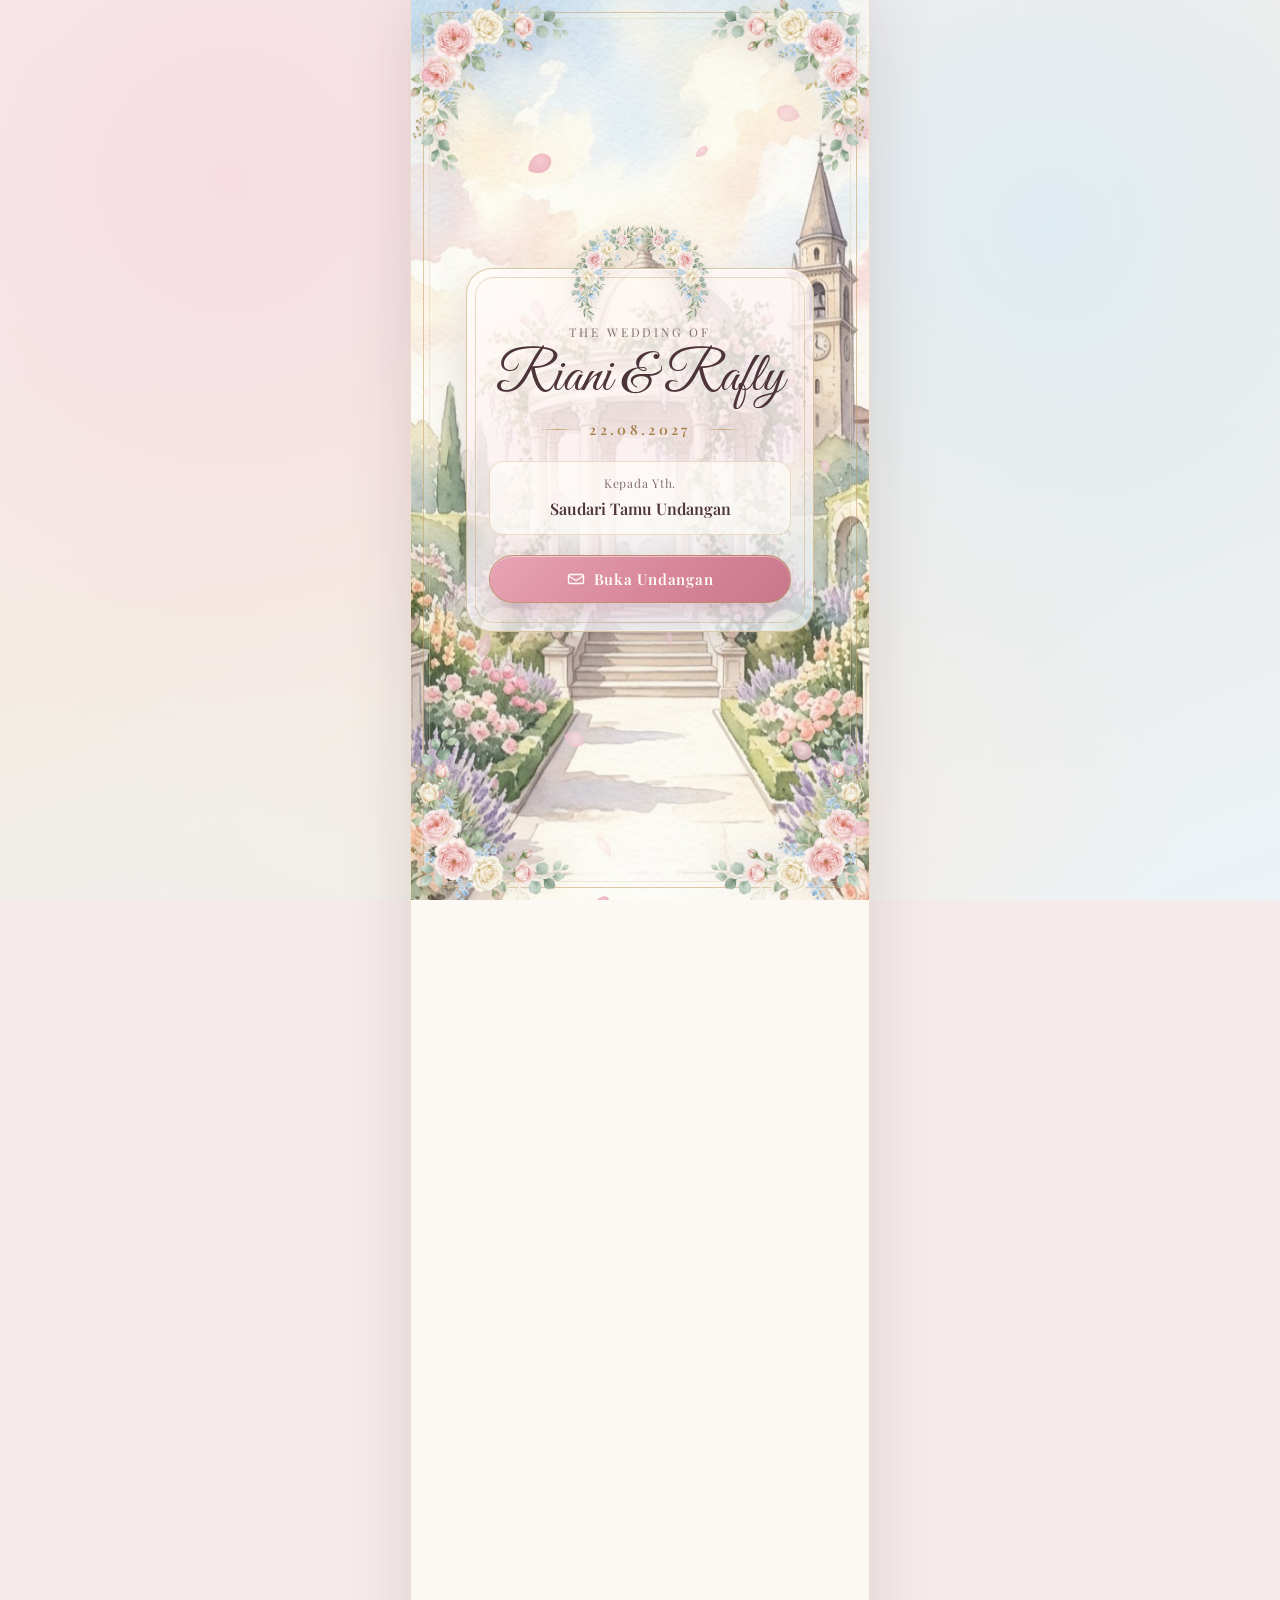
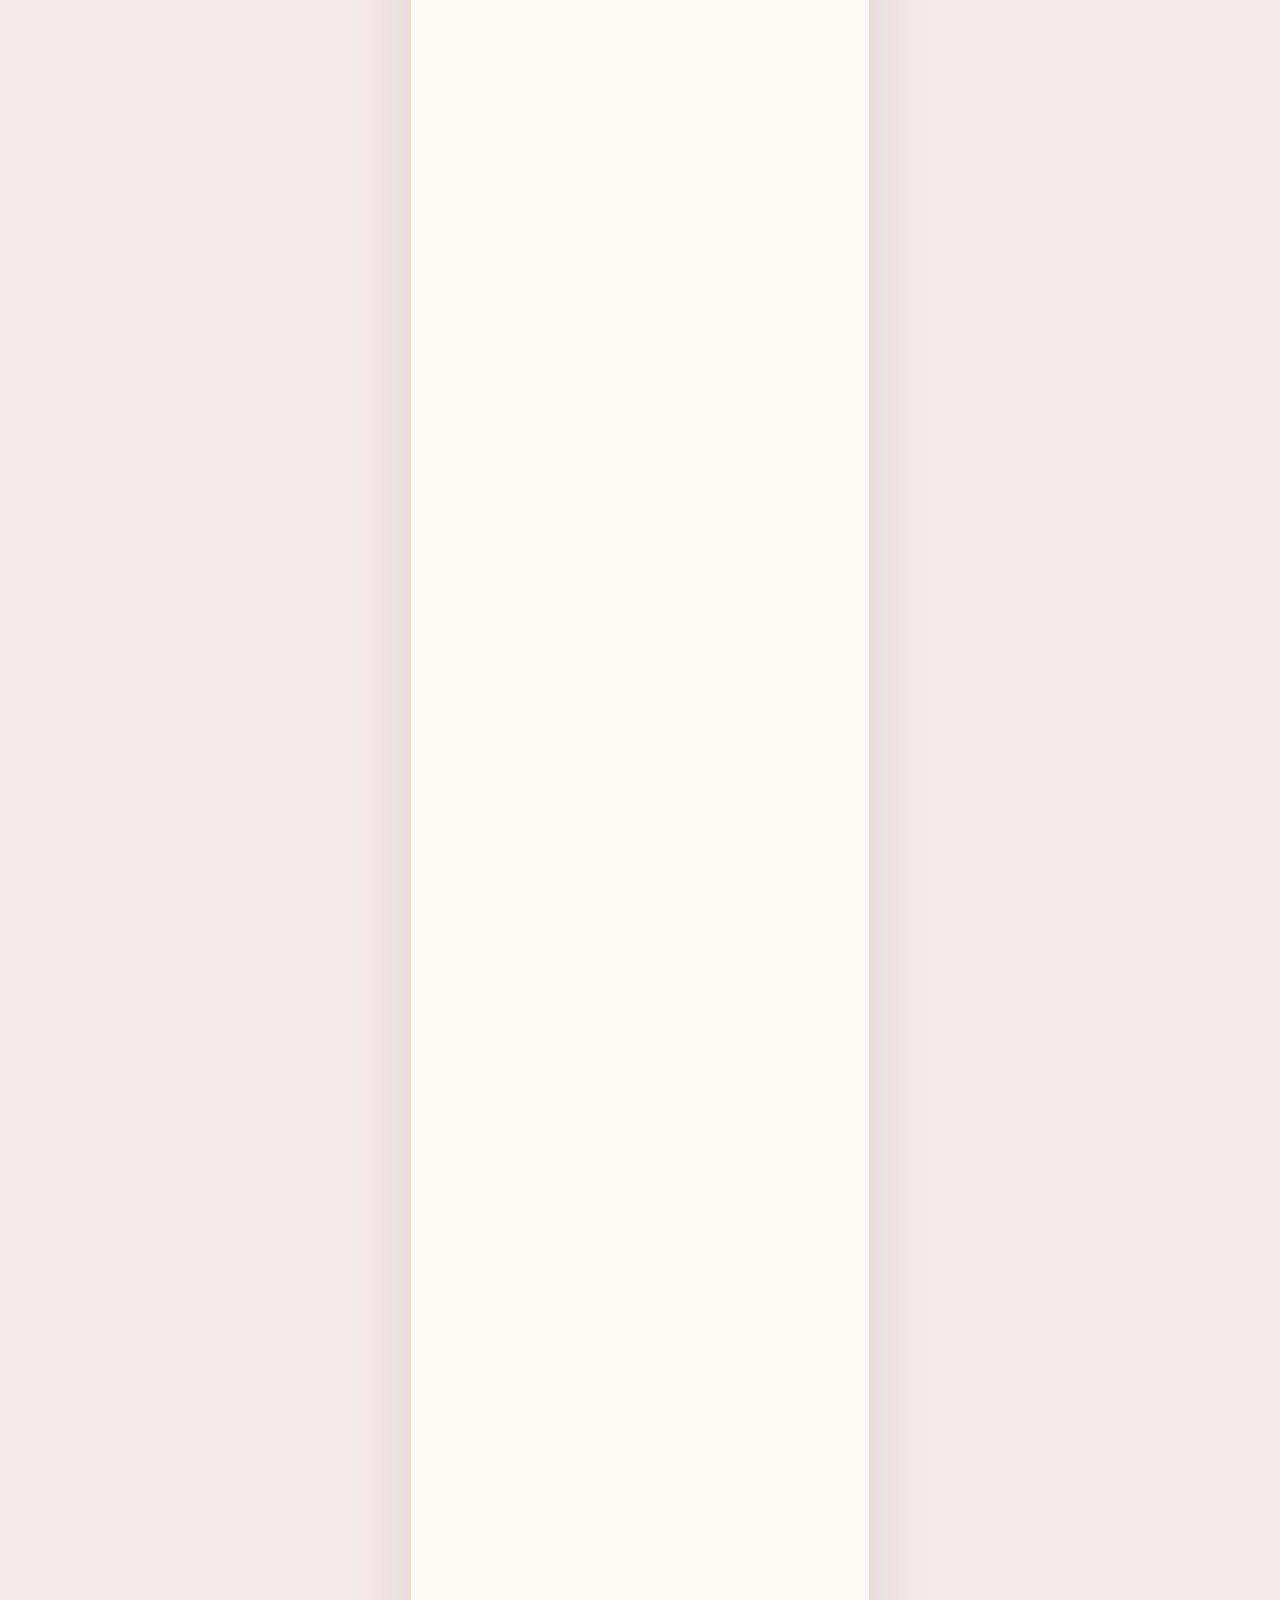
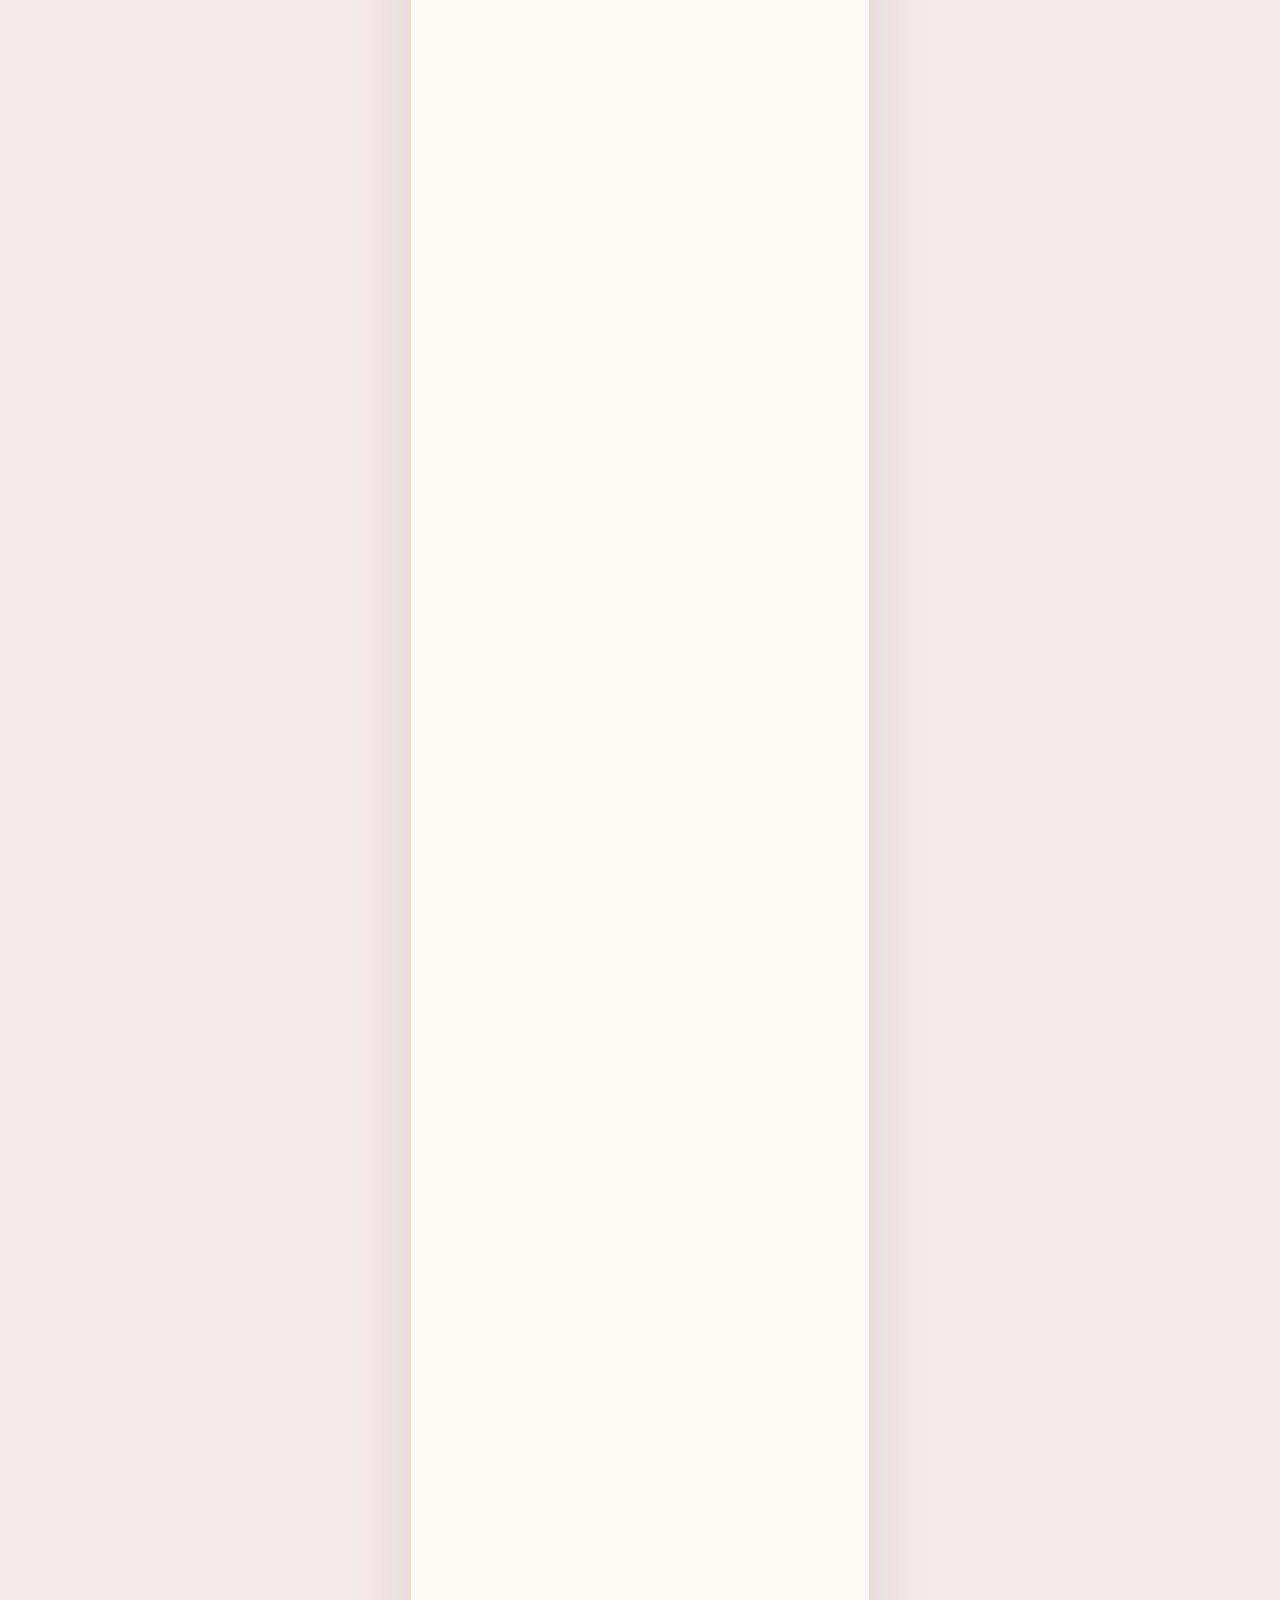
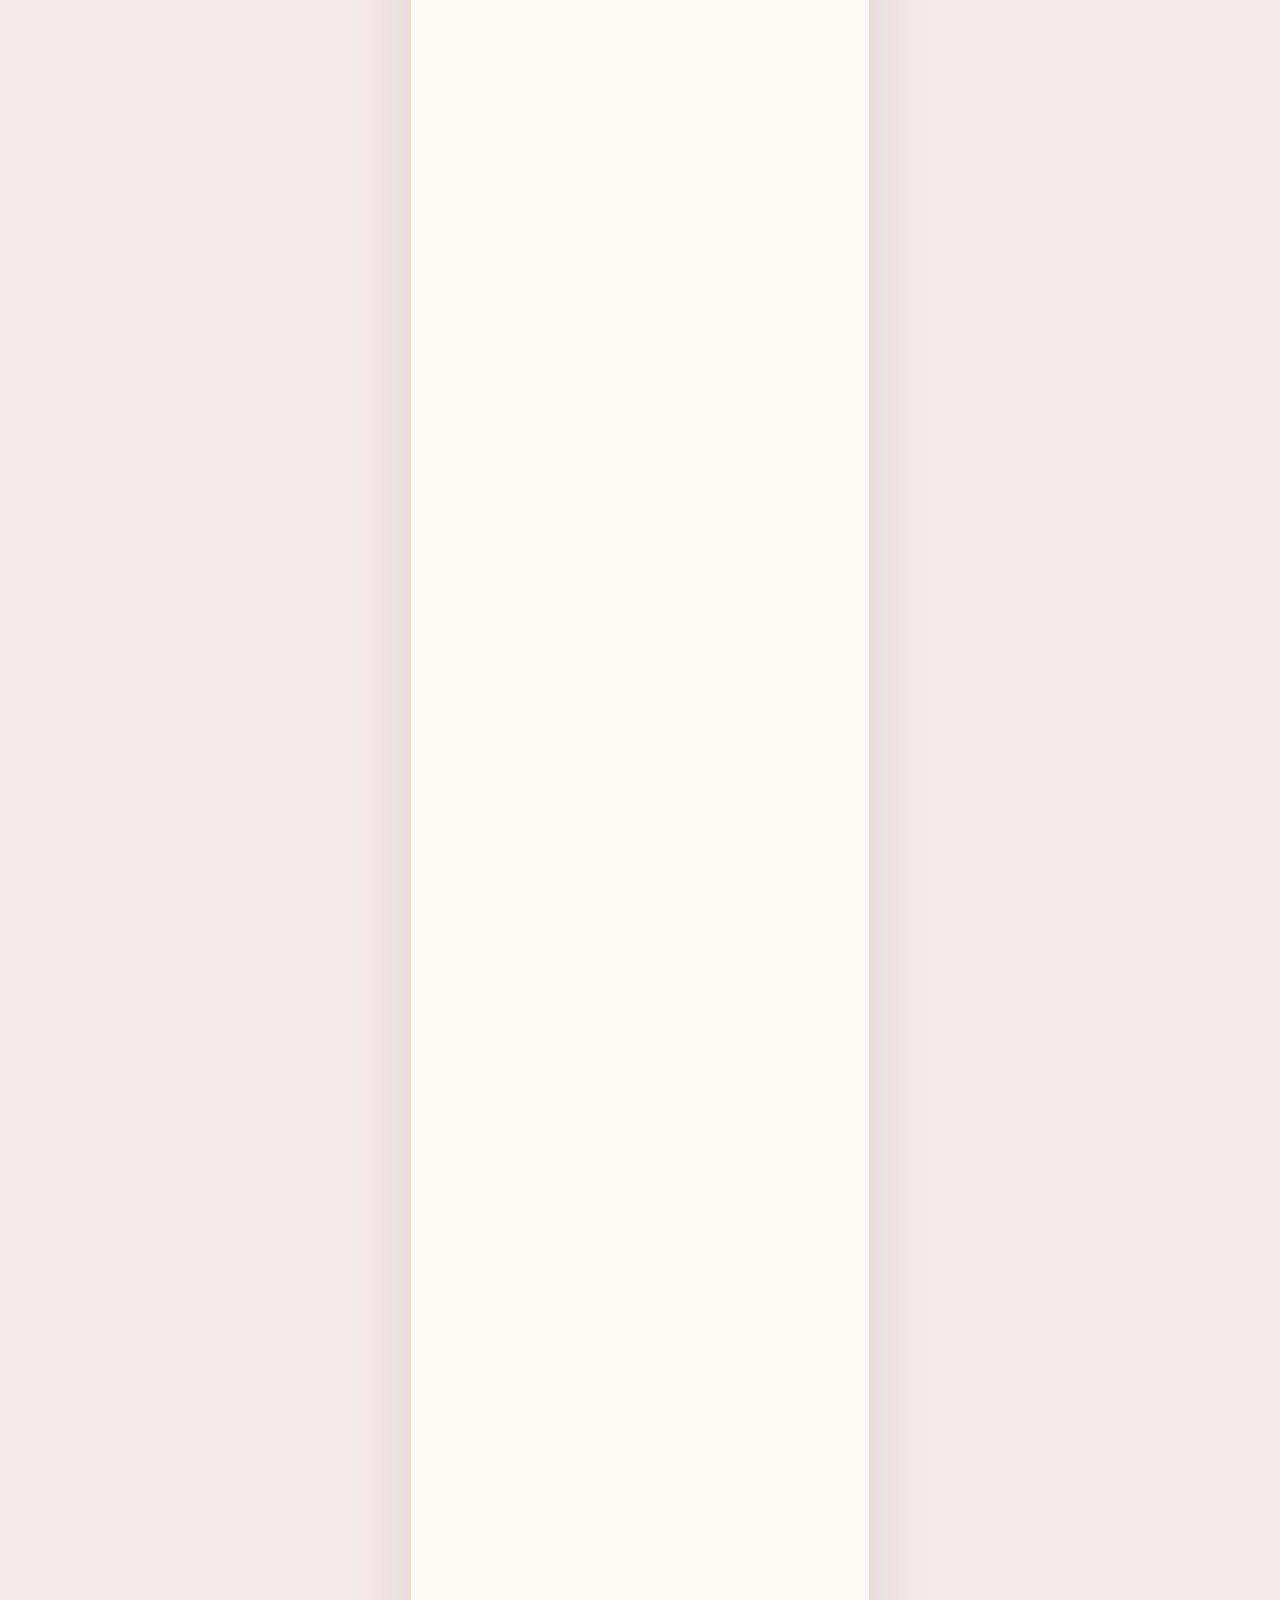
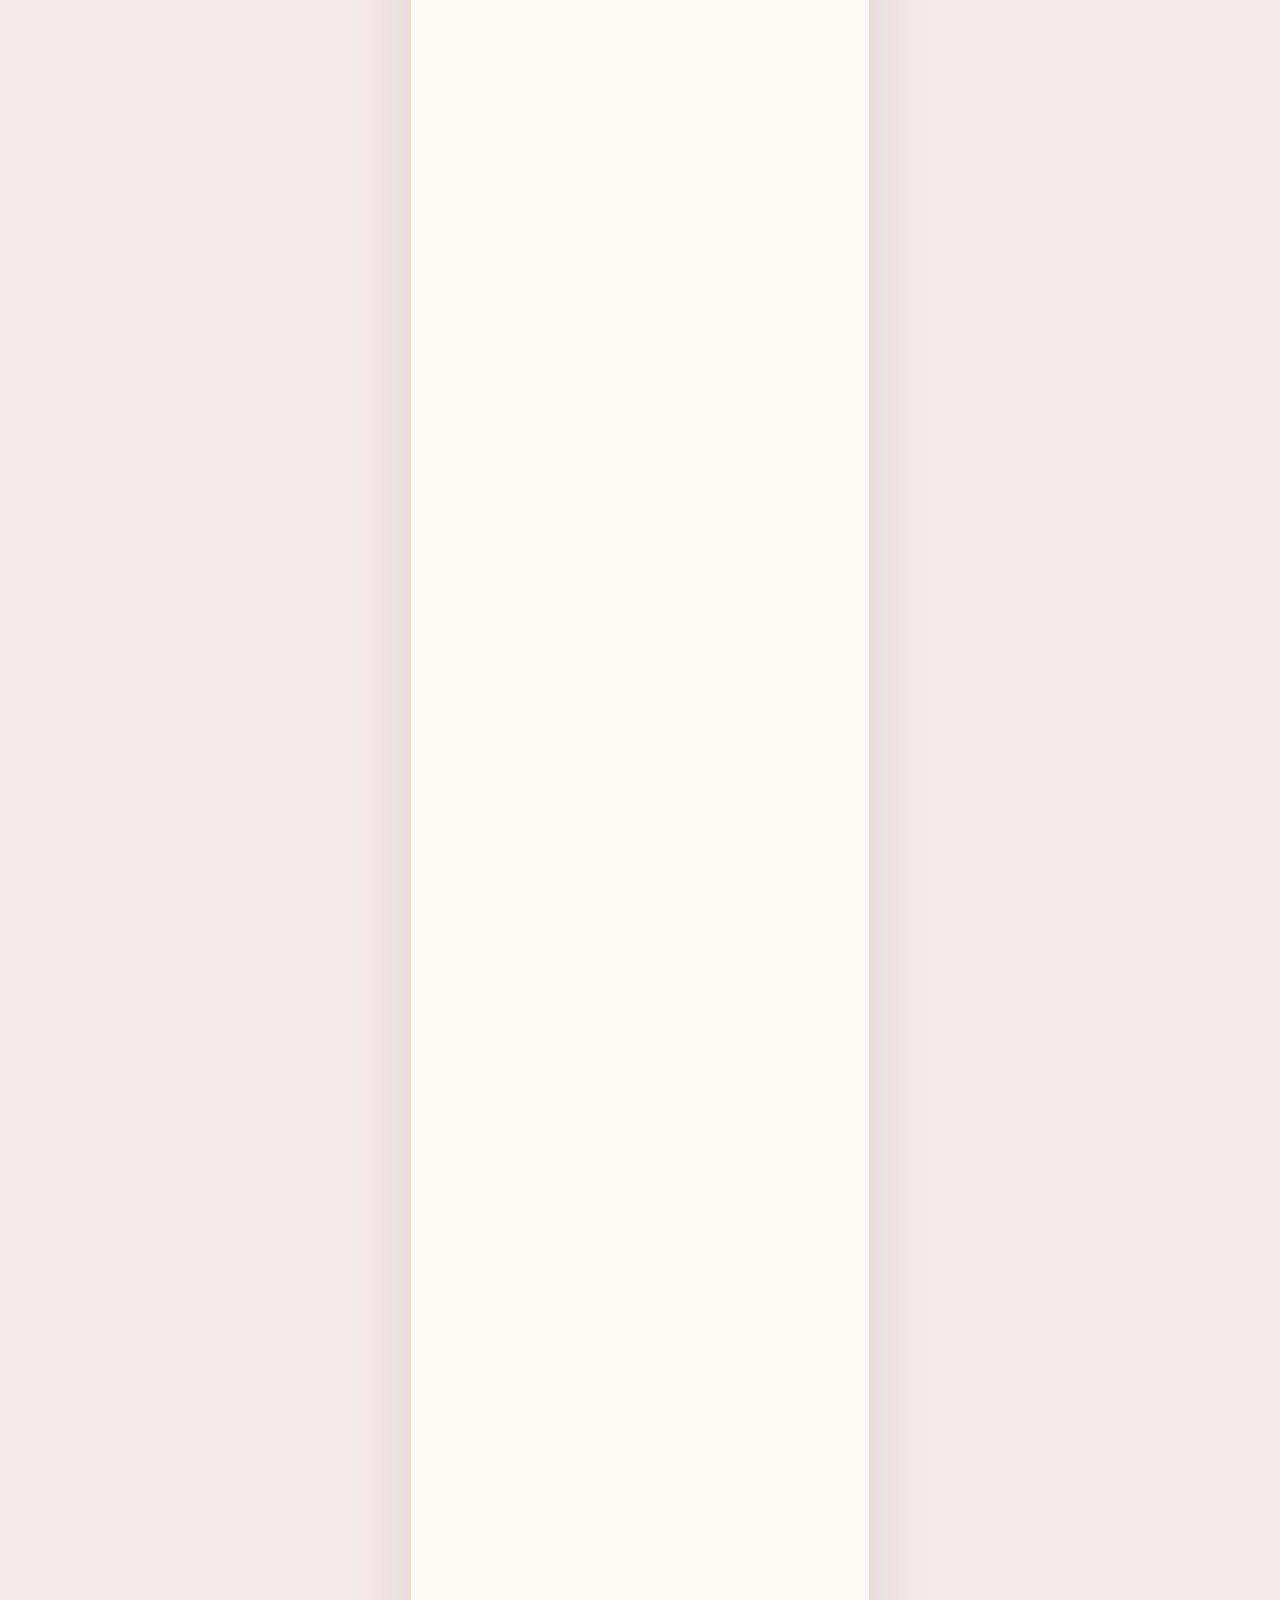
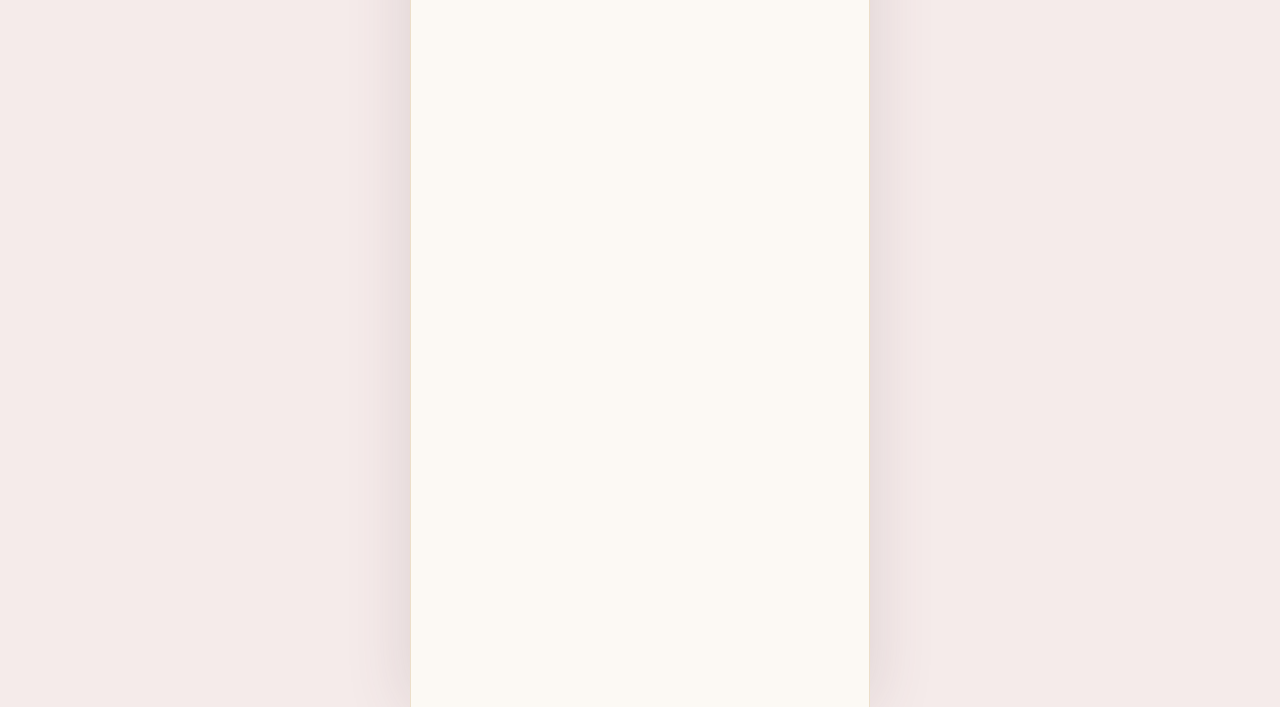
==== commit 0c263e05: "Remove WhatsApp sharing feature from index.html Removed WhatsApp sharing feature and related element" ====
--- a/index.html
+++ b/index.html
@@ -715,72 +715,11 @@
           <p class="closing-family">Beserta Keluarga Besar Kedua Mempelai</p>
         </div>
 
-        <!-- FITUR BAGIKAN & KIRIM LANGSUNG KE WHATSAPP -->
-        <div class="wa-share-card reveal" id="bagikan-wa">
-          <div class="wa-badge-header">
-            <svg viewBox="0 0 24 24" width="18" height="18" fill="currentColor" aria-hidden="true">
-              <path d="M12.04 2C6.58 2 2.13 6.45 2.13 11.91c0 1.75.46 3.45 1.32 4.95L2.05 22l5.25-1.38c1.45.79 3.08 1.21 4.74 1.21 5.46 0 9.91-4.45 9.91-9.91C21.95 6.45 17.5 2 12.04 2zm5.82 14.01c-.24.68-1.41 1.3-1.95 1.38-.5.08-1.13.11-1.83-.11-.42-.13-.97-.31-1.66-.61-2.92-1.26-4.83-4.21-4.98-4.4-.15-.19-1.19-1.58-1.19-3.01 0-1.43.75-2.13 1.01-2.42.27-.29.59-.36.78-.36.2 0 .39.01.56.01.18.01.42-.07.66.5.24.58.82 2.01.89 2.15.07.15.12.32.02.51-.1.19-.15.31-.29.48-.15.17-.31.38-.44.51-.15.15-.3.31-.13.6.17.29.76 1.25 1.63 2.02 1.12.99 2.06 1.3 2.35 1.45.29.15.46.12.63-.07.17-.19.73-.85.92-1.14.19-.29.39-.24.66-.15.27.1 1.7.8 1.99.95.29.15.48.22.56.34.07.12.07.7-.17 1.38z"/>
-            </svg>
-            <span>Bagikan &amp; Kirim ke WhatsApp</span>
-          </div>
-
-          <p class="wa-share-desc">
-            Buat link undangan khusus dengan nama tamu dan kirimkan langsung beserta teks pengantar ke WhatsApp:
-          </p>
-
-          <div class="wa-form-grid">
-            <div class="form-group">
-              <label for="wa-guest-name">Nama Tamu Tujuan</label>
-              <input type="text" id="wa-guest-name" placeholder="Contoh: Ayu Lestari" maxlength="80" />
-            </div>
-
-            <div class="form-group">
-              <label for="wa-guest-phone">Nomor WA Tamu (Opsional — kosongkan jika ingin pilih dari kontak WA)</label>
-              <input type="tel" id="wa-guest-phone" placeholder="Contoh: 081234567890" maxlength="20" />
-            </div>
-          </div>
-
-          <div class="wa-preview-box">
-            <span class="wa-preview-label">Pratinjau Pesan &amp; Link WhatsApp:</span>
-            <textarea id="wa-message-preview" rows="5" aria-label="Teks pengantar undangan WhatsApp"></textarea>
-          </div>
-
-          <div class="wa-action-buttons">
-            <a href="#" id="btn-send-wa-direct" target="_blank" rel="noopener noreferrer" class="btn-whatsapp-send">
-              <svg viewBox="0 0 24 24" width="19" height="19" fill="currentColor" aria-hidden="true">
-                <path d="M12.04 2C6.58 2 2.13 6.45 2.13 11.91c0 1.75.46 3.45 1.32 4.95L2.05 22l5.25-1.38c1.45.79 3.08 1.21 4.74 1.21 5.46 0 9.91-4.45 9.91-9.91C21.95 6.45 17.5 2 12.04 2zm5.82 14.01c-.24.68-1.41 1.3-1.95 1.38-.5.08-1.13.11-1.83-.11-.42-.13-.97-.31-1.66-.61-2.92-1.26-4.83-4.21-4.98-4.4-.15-.19-1.19-1.58-1.19-3.01 0-1.43.75-2.13 1.01-2.42.27-.29.59-.36.78-.36.2 0 .39.01.56.01.18.01.42-.07.66.5.24.58.82 2.01.89 2.15.07.15.12.32.02.51-.1.19-.15.31-.29.48-.15.17-.31.38-.44.51-.15.15-.3.31-.13.6.17.29.76 1.25 1.63 2.02 1.12.99 2.06 1.3 2.35 1.45.29.15.46.12.63-.07.17-.19.73-.85.92-1.14.19-.29.39-.24.66-.15.27.1 1.7.8 1.99.95.29.15.48.22.56.34.07.12.07.7-.17 1.38z"/>
-              </svg>
-              <span>Kirim Langsung ke WhatsApp</span>
-            </a>
-
-            <div class="wa-secondary-btns">
-              <button type="button" class="btn-wa-outline" id="btn-copy-wa-text">
-                Salin Pesan WA
-              </button>
-              <button type="button" class="btn-wa-outline" id="btn-copy-wa-link">
-                Salin Link Saja
-              </button>
-            </div>
-
-            <a href="kirim.html" class="wa-bulk-link">
-              Buka Generator Daftar Tamu Massal (Banyak Nama Sekaligus) &rarr;
-            </a>
-          </div>
-        </div>
-
         <p class="footer-tagline">Motion Blossom • 22 Agustus 2027</p>
       </footer>
 
     </div>
   </main>
-
-  <!-- Floating Quick Share to WhatsApp Button -->
-  <a href="#bagikan-wa" class="wa-fab" id="wa-fab" aria-label="Bagikan undangan ke WhatsApp" hidden>
-    <svg viewBox="0 0 24 24" width="20" height="20" fill="currentColor" aria-hidden="true">
-      <path d="M12.04 2C6.58 2 2.13 6.45 2.13 11.91c0 1.75.46 3.45 1.32 4.95L2.05 22l5.25-1.38c1.45.79 3.08 1.21 4.74 1.21 5.46 0 9.91-4.45 9.91-9.91C21.95 6.45 17.5 2 12.04 2zm5.82 14.01c-.24.68-1.41 1.3-1.95 1.38-.5.08-1.13.11-1.83-.11-.42-.13-.97-.31-1.66-.61-2.92-1.26-4.83-4.21-4.98-4.4-.15-.19-1.19-1.58-1.19-3.01 0-1.43.75-2.13 1.01-2.42.27-.29.59-.36.78-.36.2 0 .39.01.56.01.18.01.42-.07.66.5.24.58.82 2.01.89 2.15.07.15.12.32.02.51-.1.19-.15.31-.29.48-.15.17-.31.38-.44.51-.15.15-.3.31-.13.6.17.29.76 1.25 1.63 2.02 1.12.99 2.06 1.3 2.35 1.45.29.15.46.12.63-.07.17-.19.73-.85.92-1.14.19-.29.39-.24.66-.15.27.1 1.7.8 1.99.95.29.15.48.22.56.34.07.12.07.7-.17 1.38z"/>
-    </svg>
-    <span>Bagikan WA</span>
-  </a>
 
   <!-- Floating Music Control ("Wedding Nasheed") -->
   <button type="button" class="music-fab" id="music-toggle" aria-label="Nyalakan atau matikan musik Wedding Nasheed" aria-pressed="false" hidden>
--- a/css/style.css
+++ b/css/style.css
@@ -1790,6 +1790,164 @@
 }
 
 /* =========================================================
+   WHATSAPP SHARE CARD & FLOATING WA BUTTON
+   ========================================================= */
+
+.wa-share-card {
+  margin-top: 22px;
+  padding: 24px 20px;
+  border-radius: 22px;
+  background: linear-gradient(165deg, #fffdf9 0%, #f4fbf7 58%, #eef7fc 100%);
+  border: 1px solid rgba(201, 164, 108, 0.5);
+  box-shadow: var(--shadow-card);
+}
+
+.wa-badge-header {
+  display: inline-flex;
+  align-items: center;
+  gap: 8px;
+  padding: 6px 14px;
+  border-radius: 999px;
+  background: #e3f7ec;
+  border: 1px solid rgba(37, 211, 102, 0.35);
+  color: #197a41;
+  font-size: 12.5px;
+  font-weight: 700;
+  margin-bottom: 10px;
+}
+
+.wa-share-desc {
+  font-size: 13px;
+  color: var(--text-body);
+  line-height: 1.55;
+  margin-bottom: 14px;
+}
+
+.wa-preview-box {
+  margin-bottom: 14px;
+}
+
+.wa-preview-label {
+  display: block;
+  font-size: 12px;
+  font-weight: 600;
+  color: var(--text-muted);
+  margin-bottom: 6px;
+}
+
+.wa-preview-box textarea {
+  width: 100%;
+  padding: 11px 12px;
+  border-radius: 12px;
+  border: 1px solid rgba(201, 164, 108, 0.44);
+  background: #fcfaf7;
+  font-size: 12.5px;
+  line-height: 1.55;
+  color: var(--text-heading);
+  resize: vertical;
+}
+
+.wa-action-buttons {
+  display: flex;
+  flex-direction: column;
+  gap: 10px;
+}
+
+.btn-whatsapp-send {
+  display: inline-flex;
+  align-items: center;
+  justify-content: center;
+  gap: 9px;
+  width: 100%;
+  min-height: 46px;
+  padding: 12px 20px;
+  border-radius: 999px;
+  background: linear-gradient(135deg, #25d366 0%, #1da851 100%);
+  color: #ffffff;
+  font-size: 14px;
+  font-weight: 700;
+  text-decoration: none;
+  box-shadow: 0 8px 20px rgba(29, 168, 81, 0.28);
+  transition: transform 0.2s ease, box-shadow 0.2s ease, filter 0.2s ease;
+}
+
+.btn-whatsapp-send:hover {
+  transform: translateY(-2px);
+  box-shadow: 0 12px 24px rgba(29, 168, 81, 0.36);
+  filter: brightness(1.03);
+}
+
+.wa-secondary-btns {
+  display: grid;
+  grid-template-columns: 1fr 1fr;
+  gap: 8px;
+}
+
+.btn-wa-outline {
+  min-height: 40px;
+  padding: 8px 12px;
+  border-radius: 999px;
+  border: 1px solid rgba(201, 164, 108, 0.6);
+  background: #fffdf9;
+  color: var(--text-heading);
+  font-size: 12.5px;
+  font-weight: 600;
+  cursor: pointer;
+  transition: background 0.2s ease;
+}
+
+.btn-wa-outline:hover {
+  background: var(--pink-pastel);
+}
+
+.wa-bulk-link {
+  display: block;
+  margin-top: 4px;
+  text-align: center;
+  font-size: 12.5px;
+  font-weight: 600;
+  color: #3f6682;
+  text-decoration: underline;
+  text-underline-offset: 3px;
+}
+
+.wa-fab {
+  position: fixed;
+  left: 16px;
+  bottom: 18px;
+  z-index: 95;
+  display: inline-flex;
+  align-items: center;
+  gap: 7px;
+  padding: 9px 14px;
+  border-radius: 999px;
+  border: 1px solid rgba(37, 211, 102, 0.45);
+  background: rgba(255, 253, 249, 0.92);
+  backdrop-filter: blur(10px);
+  -webkit-backdrop-filter: blur(10px);
+  box-shadow: 0 10px 24px rgba(29, 168, 81, 0.18);
+  color: #18773e;
+  font-size: 12px;
+  font-weight: 700;
+  text-decoration: none;
+  transition: transform 0.22s ease;
+}
+
+@media (min-width: 520px) {
+  .wa-fab {
+    left: calc(50% - 214px);
+  }
+}
+
+.wa-fab[hidden] {
+  display: none;
+}
+
+.wa-fab:hover {
+  transform: translateY(-2px);
+}
+
+/* =========================================================
    FLOATING MUSIC BUTTON ("WEDDING NASHEED") & TOAST
    ========================================================= */
 
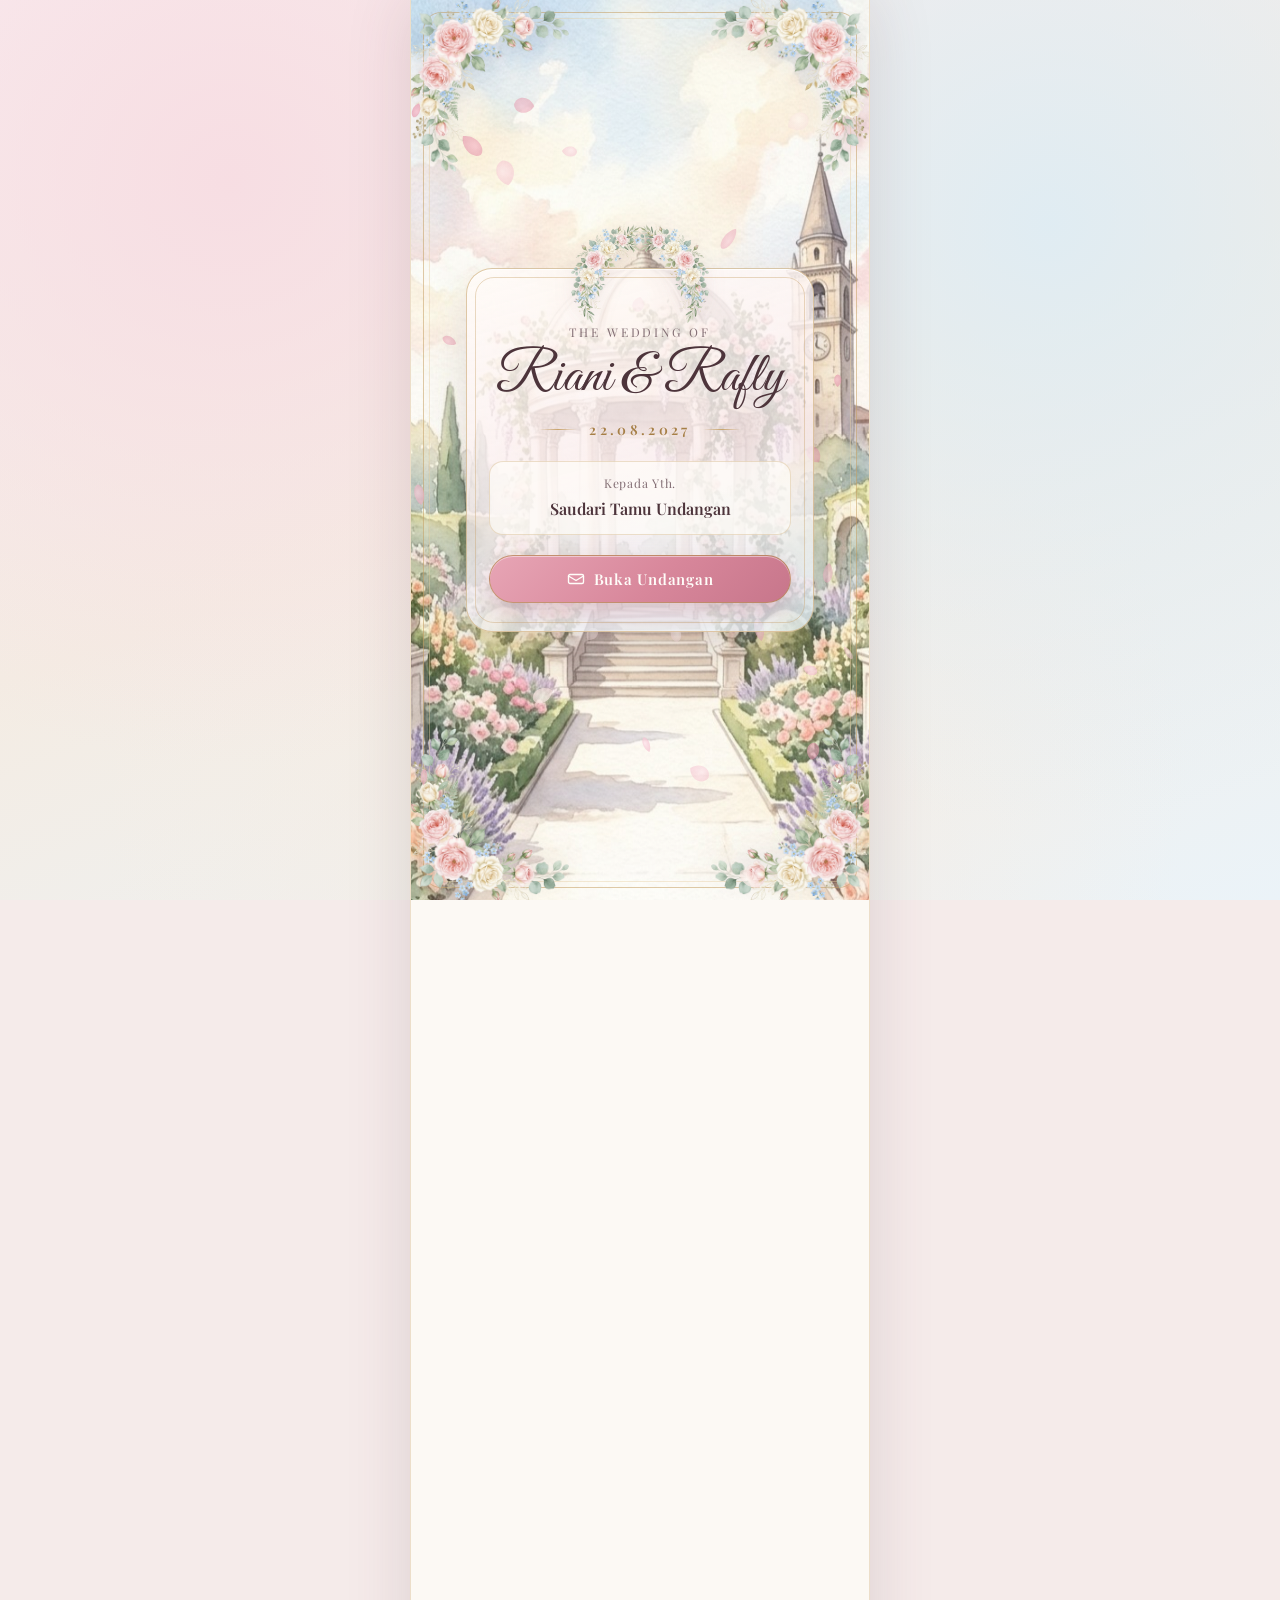
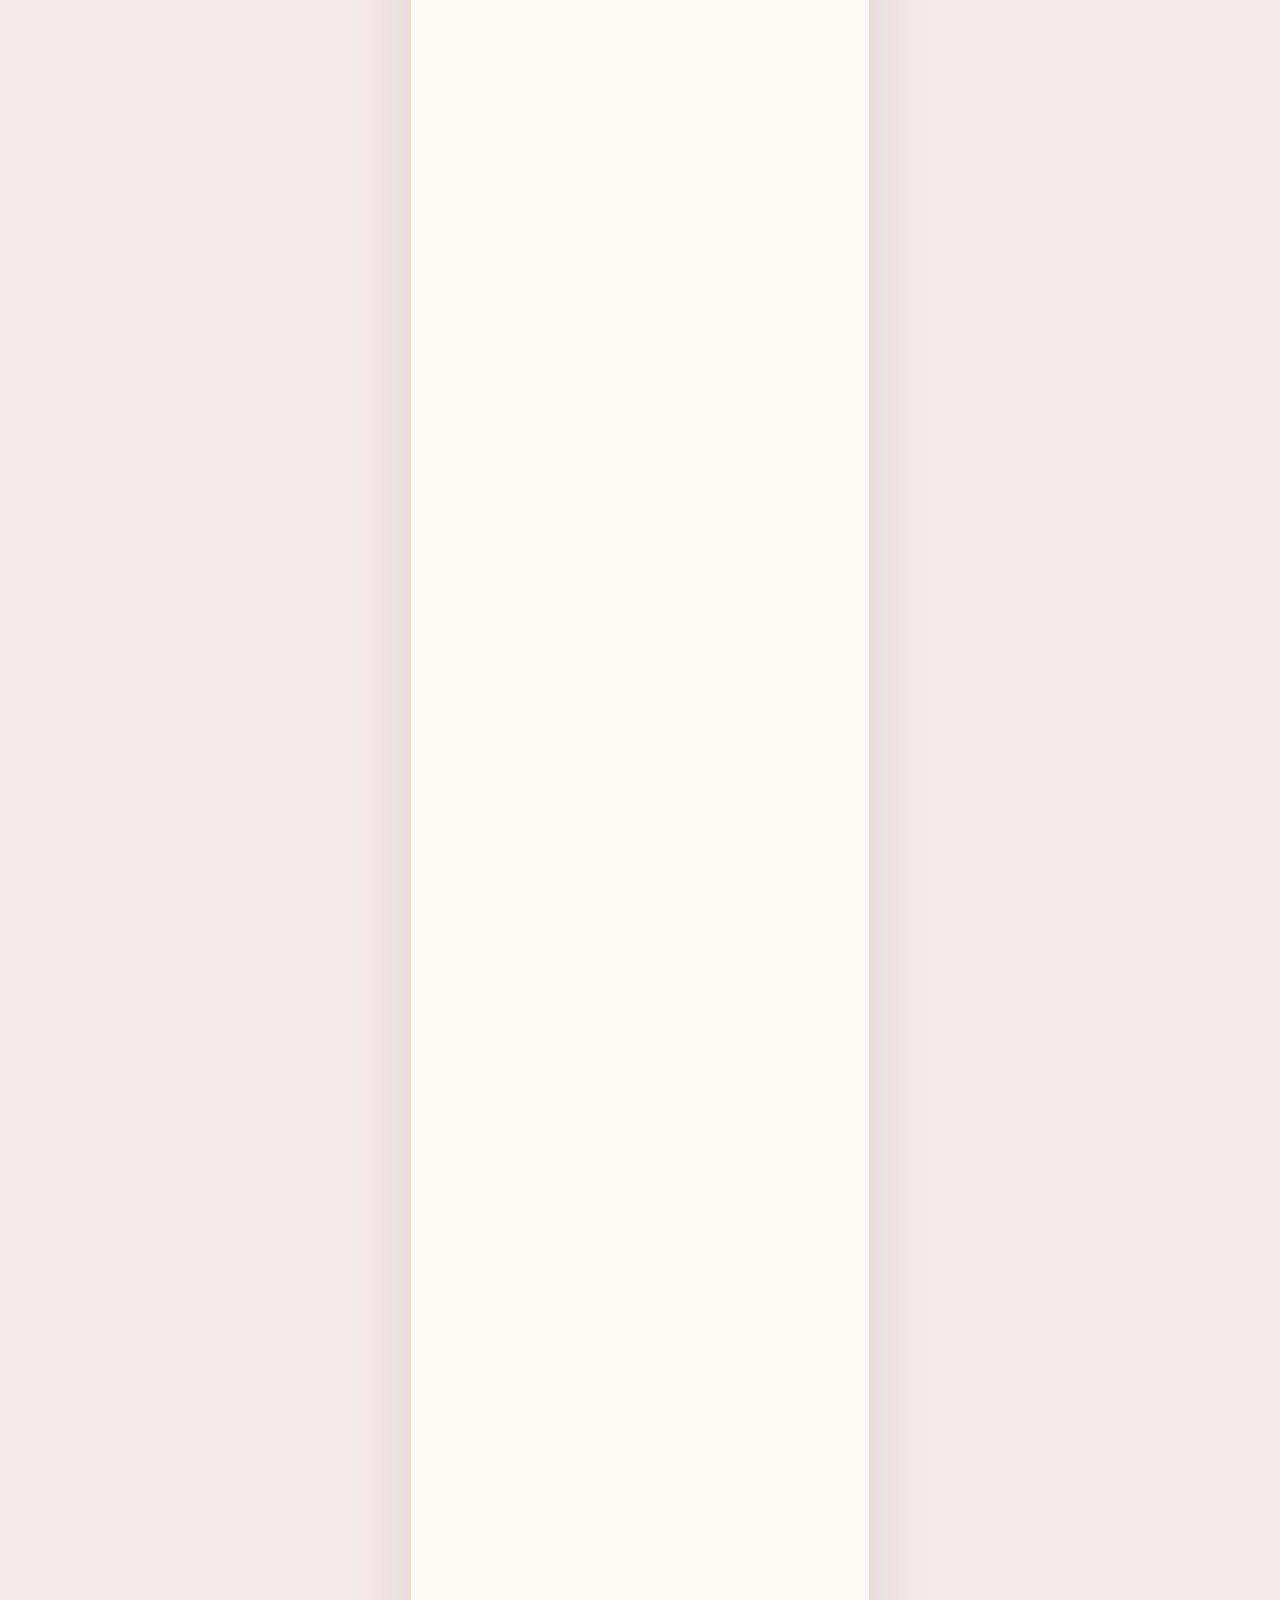
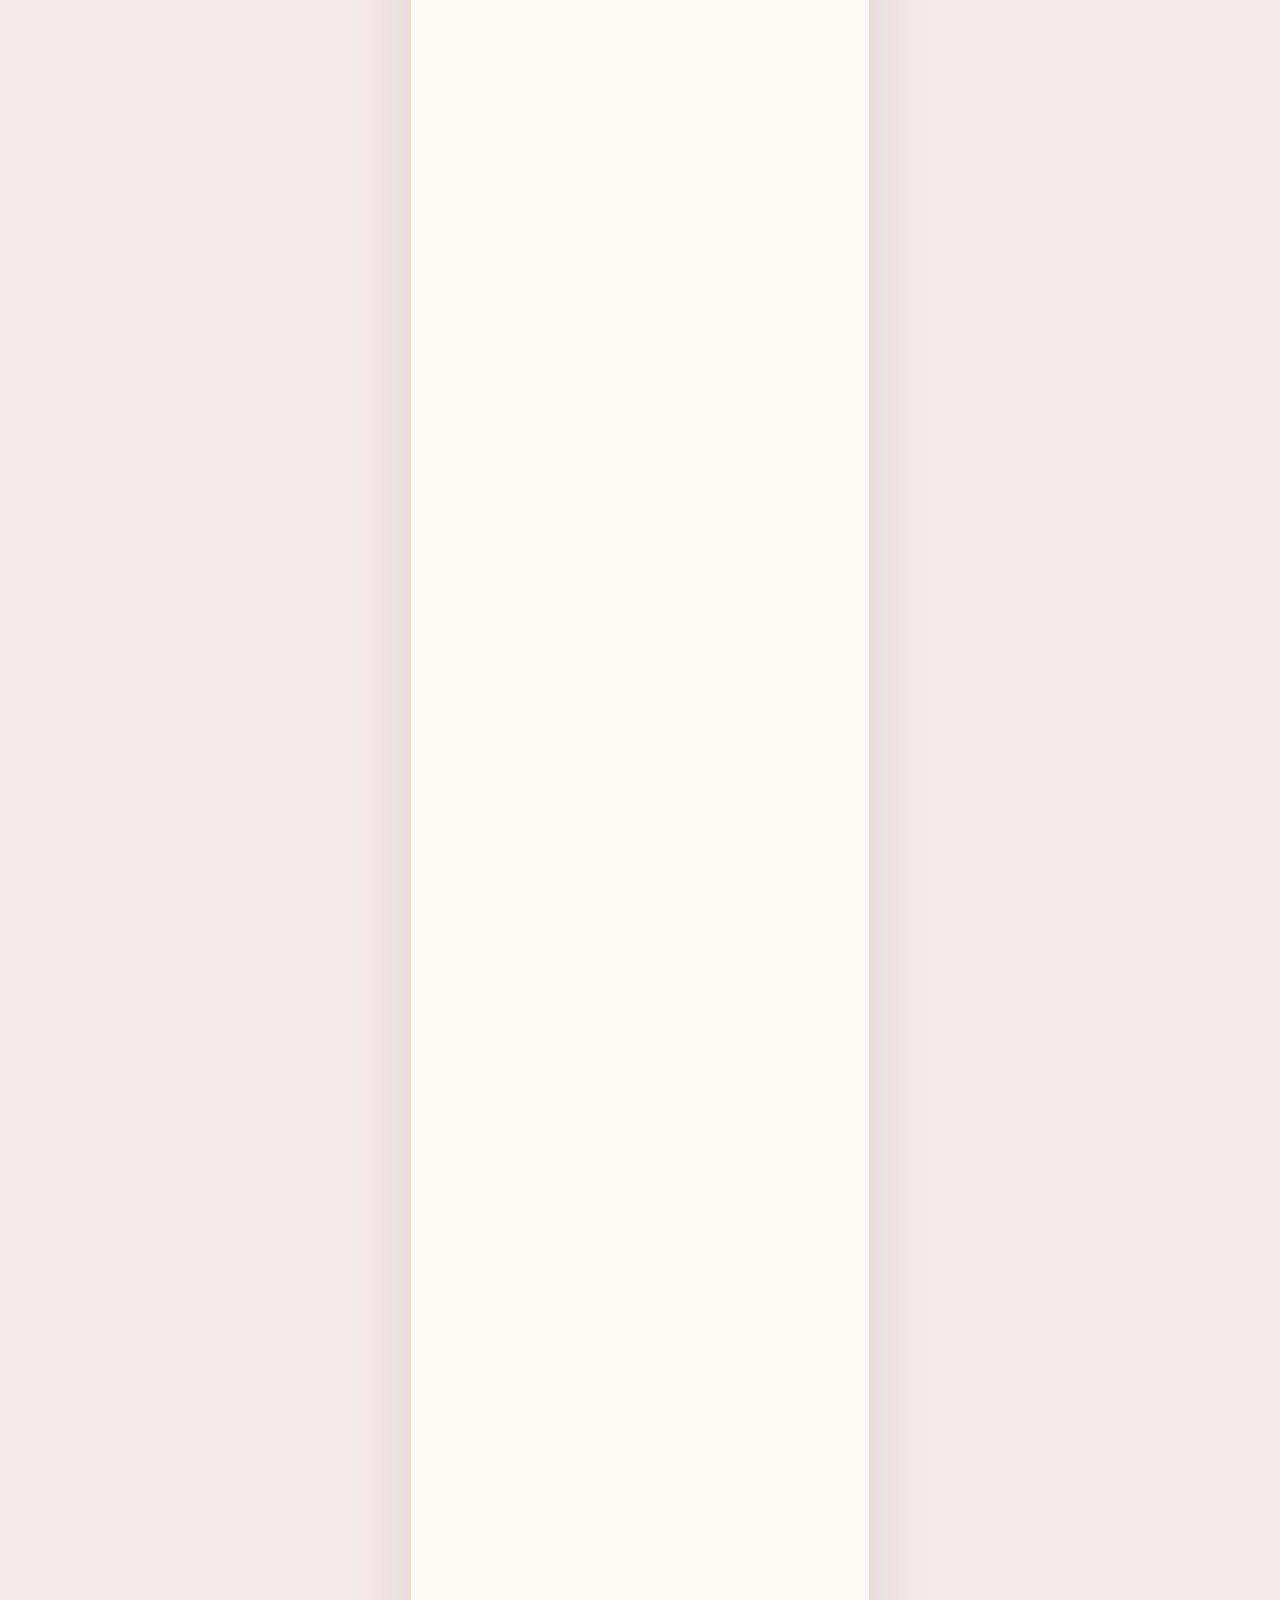
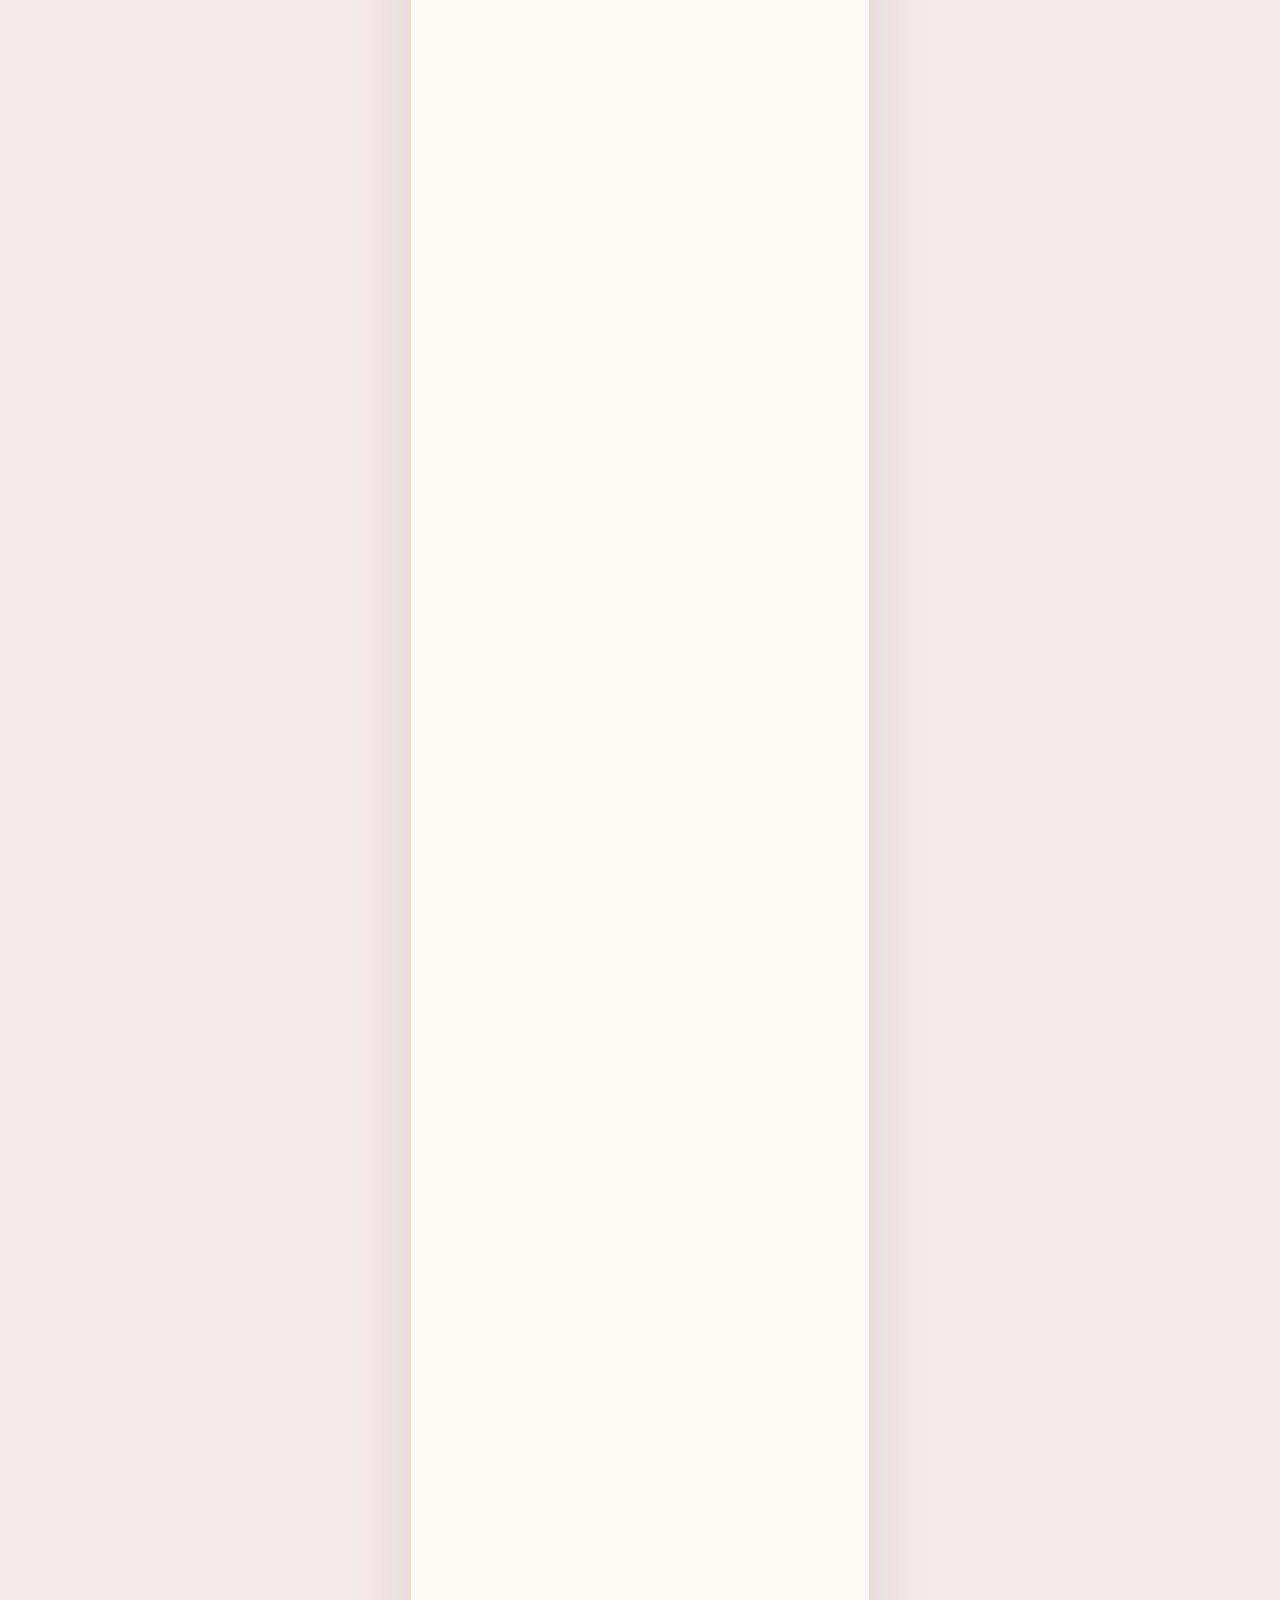
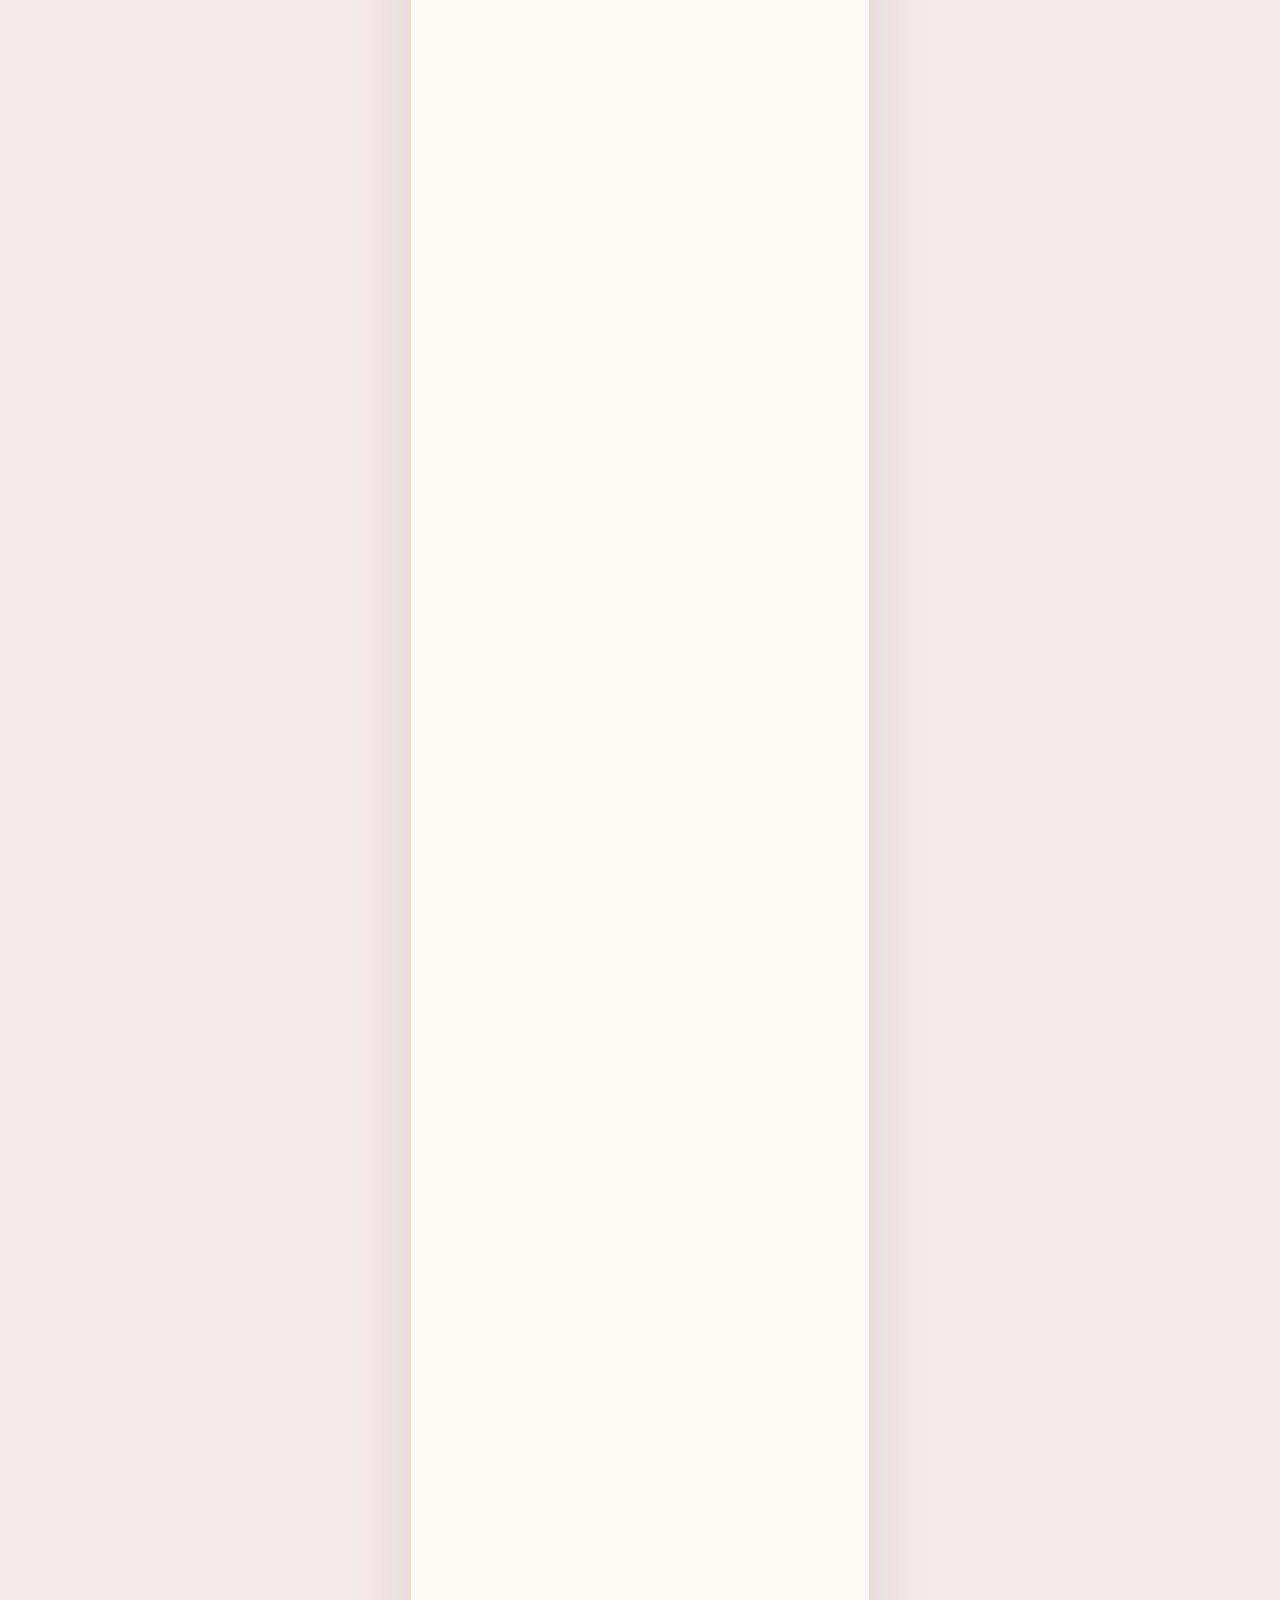
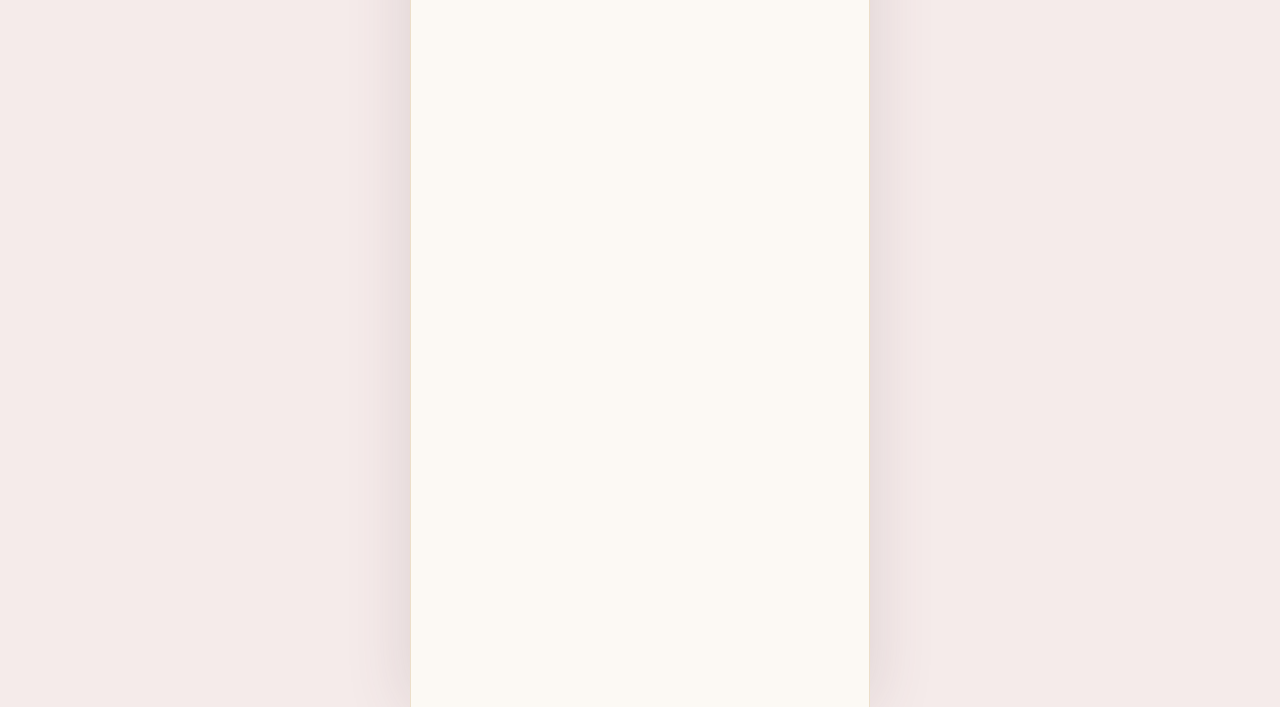
==== commit 8603bcb2: "Change background music source to MP3 format Updated audio source format from WAV to MP3 for better " ====
--- a/index.html
+++ b/index.html
@@ -30,7 +30,7 @@
 
   <!-- Background Music Audio ("Wedding Nasheed") -->
   <audio id="bg-music" loop preload="auto">
-    <source src="assets/audio/wedding-nasheed.wav" type="audio/wav" />
+    <source src="assets/audio/wedding-nasheed.mp3" type="audio/mpeg" />
   </audio>
 
   <!-- Main Mobile-First Vertical Shell -->
--- a/css/style.css
+++ b/css/style.css
@@ -1790,164 +1790,6 @@
 }
 
 /* =========================================================
-   WHATSAPP SHARE CARD & FLOATING WA BUTTON
-   ========================================================= */
-
-.wa-share-card {
-  margin-top: 22px;
-  padding: 24px 20px;
-  border-radius: 22px;
-  background: linear-gradient(165deg, #fffdf9 0%, #f4fbf7 58%, #eef7fc 100%);
-  border: 1px solid rgba(201, 164, 108, 0.5);
-  box-shadow: var(--shadow-card);
-}
-
-.wa-badge-header {
-  display: inline-flex;
-  align-items: center;
-  gap: 8px;
-  padding: 6px 14px;
-  border-radius: 999px;
-  background: #e3f7ec;
-  border: 1px solid rgba(37, 211, 102, 0.35);
-  color: #197a41;
-  font-size: 12.5px;
-  font-weight: 700;
-  margin-bottom: 10px;
-}
-
-.wa-share-desc {
-  font-size: 13px;
-  color: var(--text-body);
-  line-height: 1.55;
-  margin-bottom: 14px;
-}
-
-.wa-preview-box {
-  margin-bottom: 14px;
-}
-
-.wa-preview-label {
-  display: block;
-  font-size: 12px;
-  font-weight: 600;
-  color: var(--text-muted);
-  margin-bottom: 6px;
-}
-
-.wa-preview-box textarea {
-  width: 100%;
-  padding: 11px 12px;
-  border-radius: 12px;
-  border: 1px solid rgba(201, 164, 108, 0.44);
-  background: #fcfaf7;
-  font-size: 12.5px;
-  line-height: 1.55;
-  color: var(--text-heading);
-  resize: vertical;
-}
-
-.wa-action-buttons {
-  display: flex;
-  flex-direction: column;
-  gap: 10px;
-}
-
-.btn-whatsapp-send {
-  display: inline-flex;
-  align-items: center;
-  justify-content: center;
-  gap: 9px;
-  width: 100%;
-  min-height: 46px;
-  padding: 12px 20px;
-  border-radius: 999px;
-  background: linear-gradient(135deg, #25d366 0%, #1da851 100%);
-  color: #ffffff;
-  font-size: 14px;
-  font-weight: 700;
-  text-decoration: none;
-  box-shadow: 0 8px 20px rgba(29, 168, 81, 0.28);
-  transition: transform 0.2s ease, box-shadow 0.2s ease, filter 0.2s ease;
-}
-
-.btn-whatsapp-send:hover {
-  transform: translateY(-2px);
-  box-shadow: 0 12px 24px rgba(29, 168, 81, 0.36);
-  filter: brightness(1.03);
-}
-
-.wa-secondary-btns {
-  display: grid;
-  grid-template-columns: 1fr 1fr;
-  gap: 8px;
-}
-
-.btn-wa-outline {
-  min-height: 40px;
-  padding: 8px 12px;
-  border-radius: 999px;
-  border: 1px solid rgba(201, 164, 108, 0.6);
-  background: #fffdf9;
-  color: var(--text-heading);
-  font-size: 12.5px;
-  font-weight: 600;
-  cursor: pointer;
-  transition: background 0.2s ease;
-}
-
-.btn-wa-outline:hover {
-  background: var(--pink-pastel);
-}
-
-.wa-bulk-link {
-  display: block;
-  margin-top: 4px;
-  text-align: center;
-  font-size: 12.5px;
-  font-weight: 600;
-  color: #3f6682;
-  text-decoration: underline;
-  text-underline-offset: 3px;
-}
-
-.wa-fab {
-  position: fixed;
-  left: 16px;
-  bottom: 18px;
-  z-index: 95;
-  display: inline-flex;
-  align-items: center;
-  gap: 7px;
-  padding: 9px 14px;
-  border-radius: 999px;
-  border: 1px solid rgba(37, 211, 102, 0.45);
-  background: rgba(255, 253, 249, 0.92);
-  backdrop-filter: blur(10px);
-  -webkit-backdrop-filter: blur(10px);
-  box-shadow: 0 10px 24px rgba(29, 168, 81, 0.18);
-  color: #18773e;
-  font-size: 12px;
-  font-weight: 700;
-  text-decoration: none;
-  transition: transform 0.22s ease;
-}
-
-@media (min-width: 520px) {
-  .wa-fab {
-    left: calc(50% - 214px);
-  }
-}
-
-.wa-fab[hidden] {
-  display: none;
-}
-
-.wa-fab:hover {
-  transform: translateY(-2px);
-}
-
-/* =========================================================
    FLOATING MUSIC BUTTON ("WEDDING NASHEED") & TOAST
    ========================================================= */
 
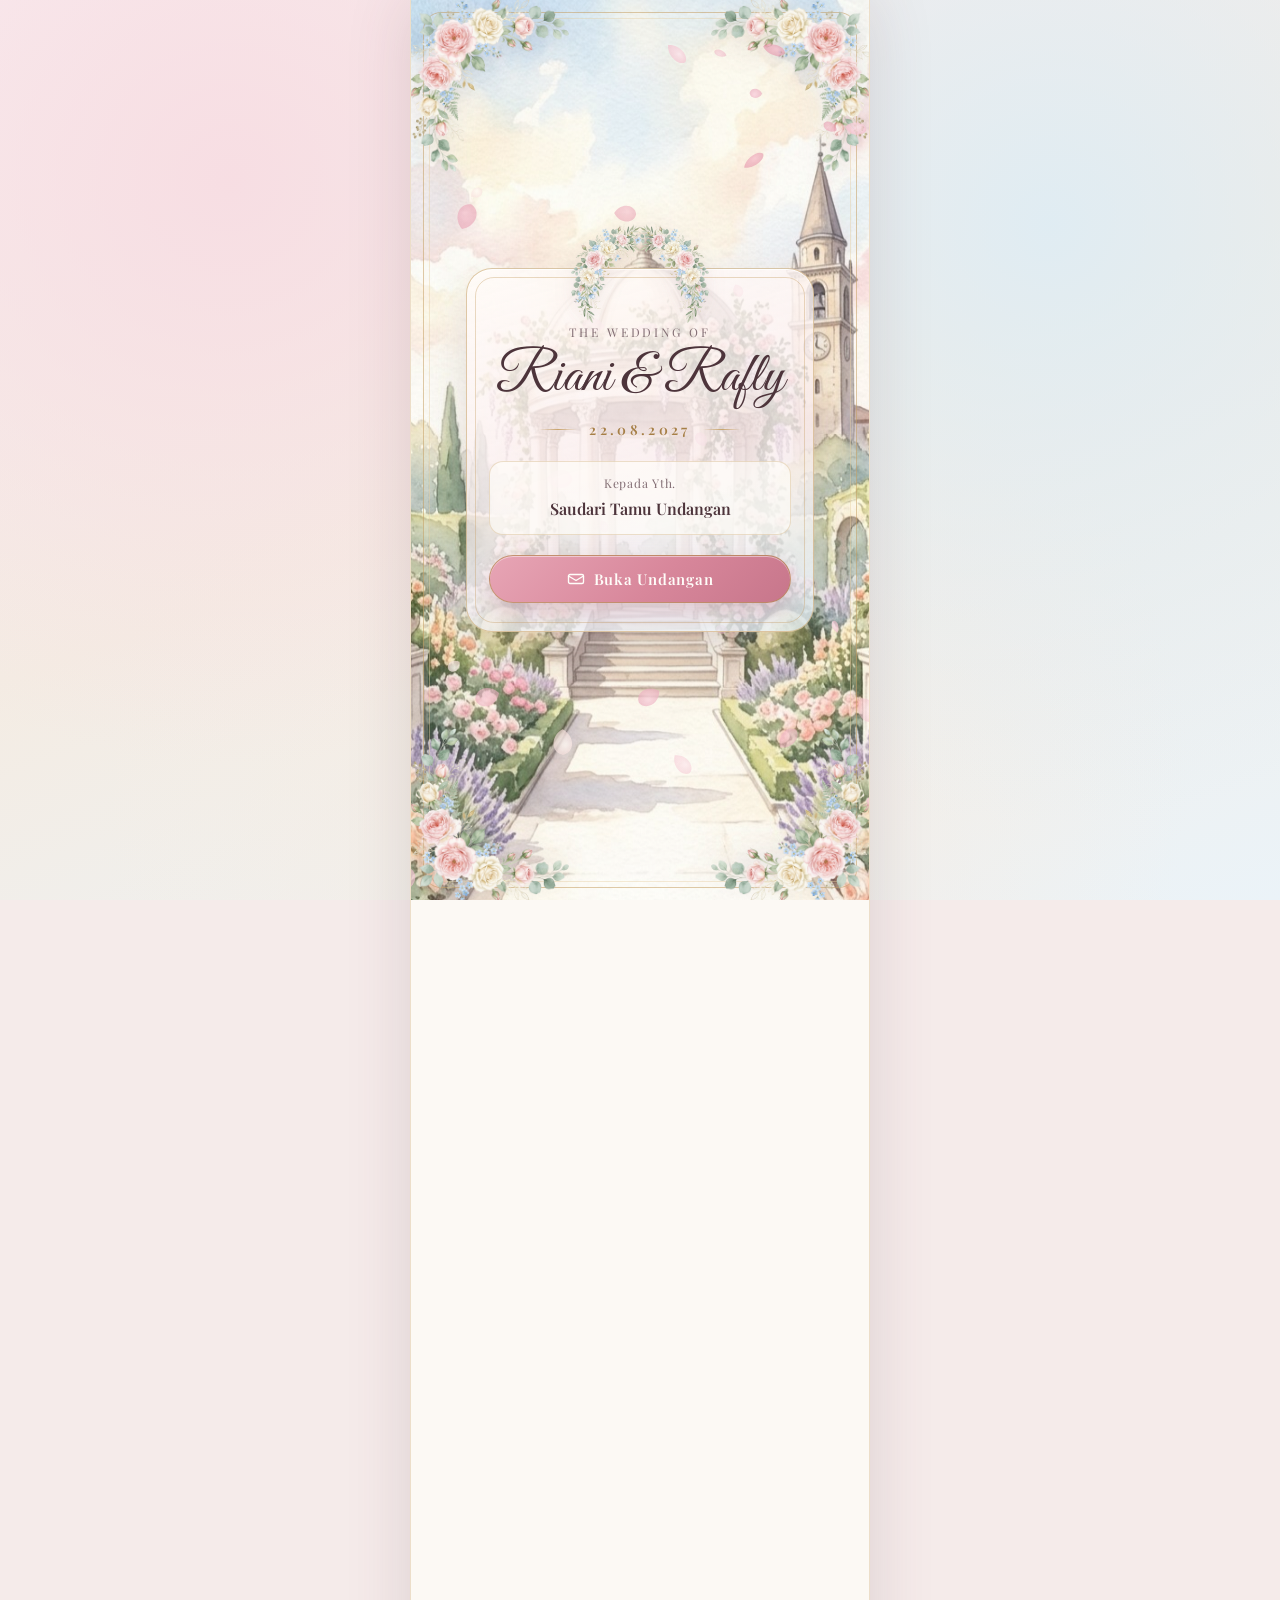
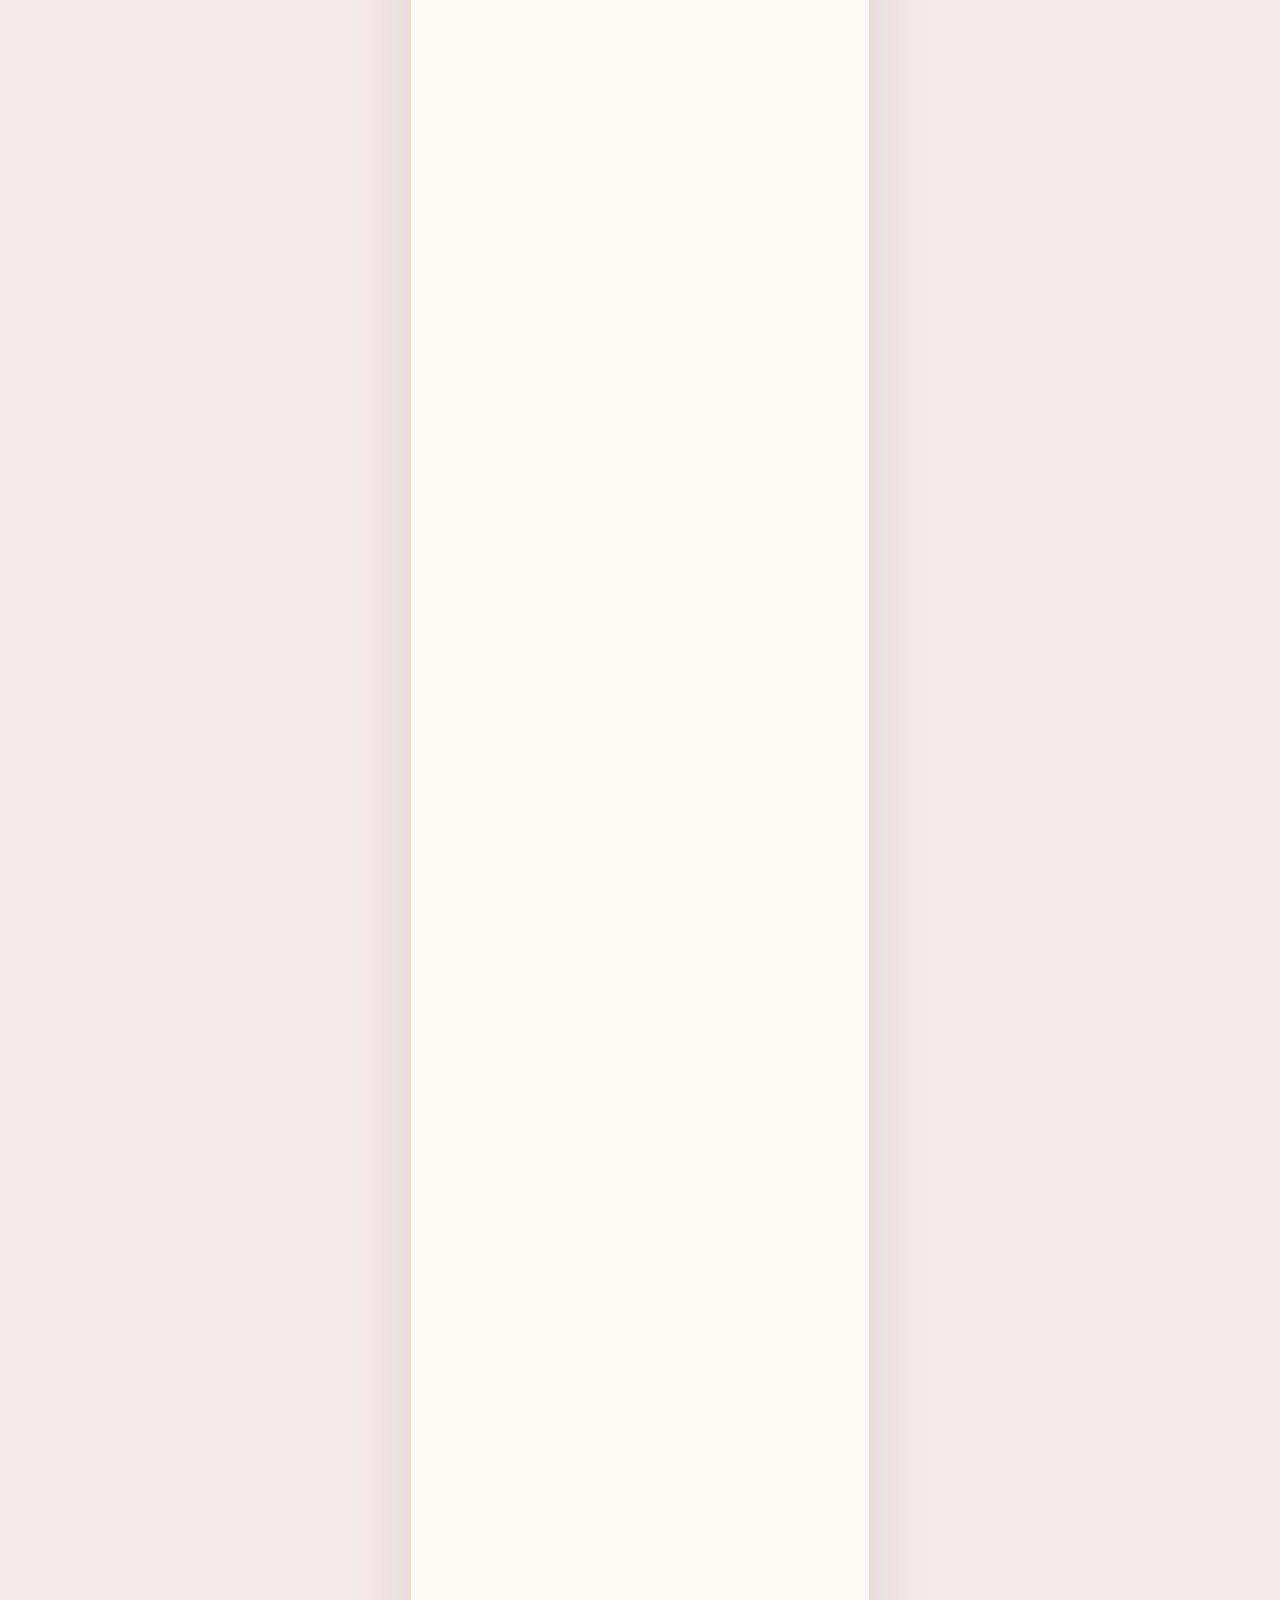
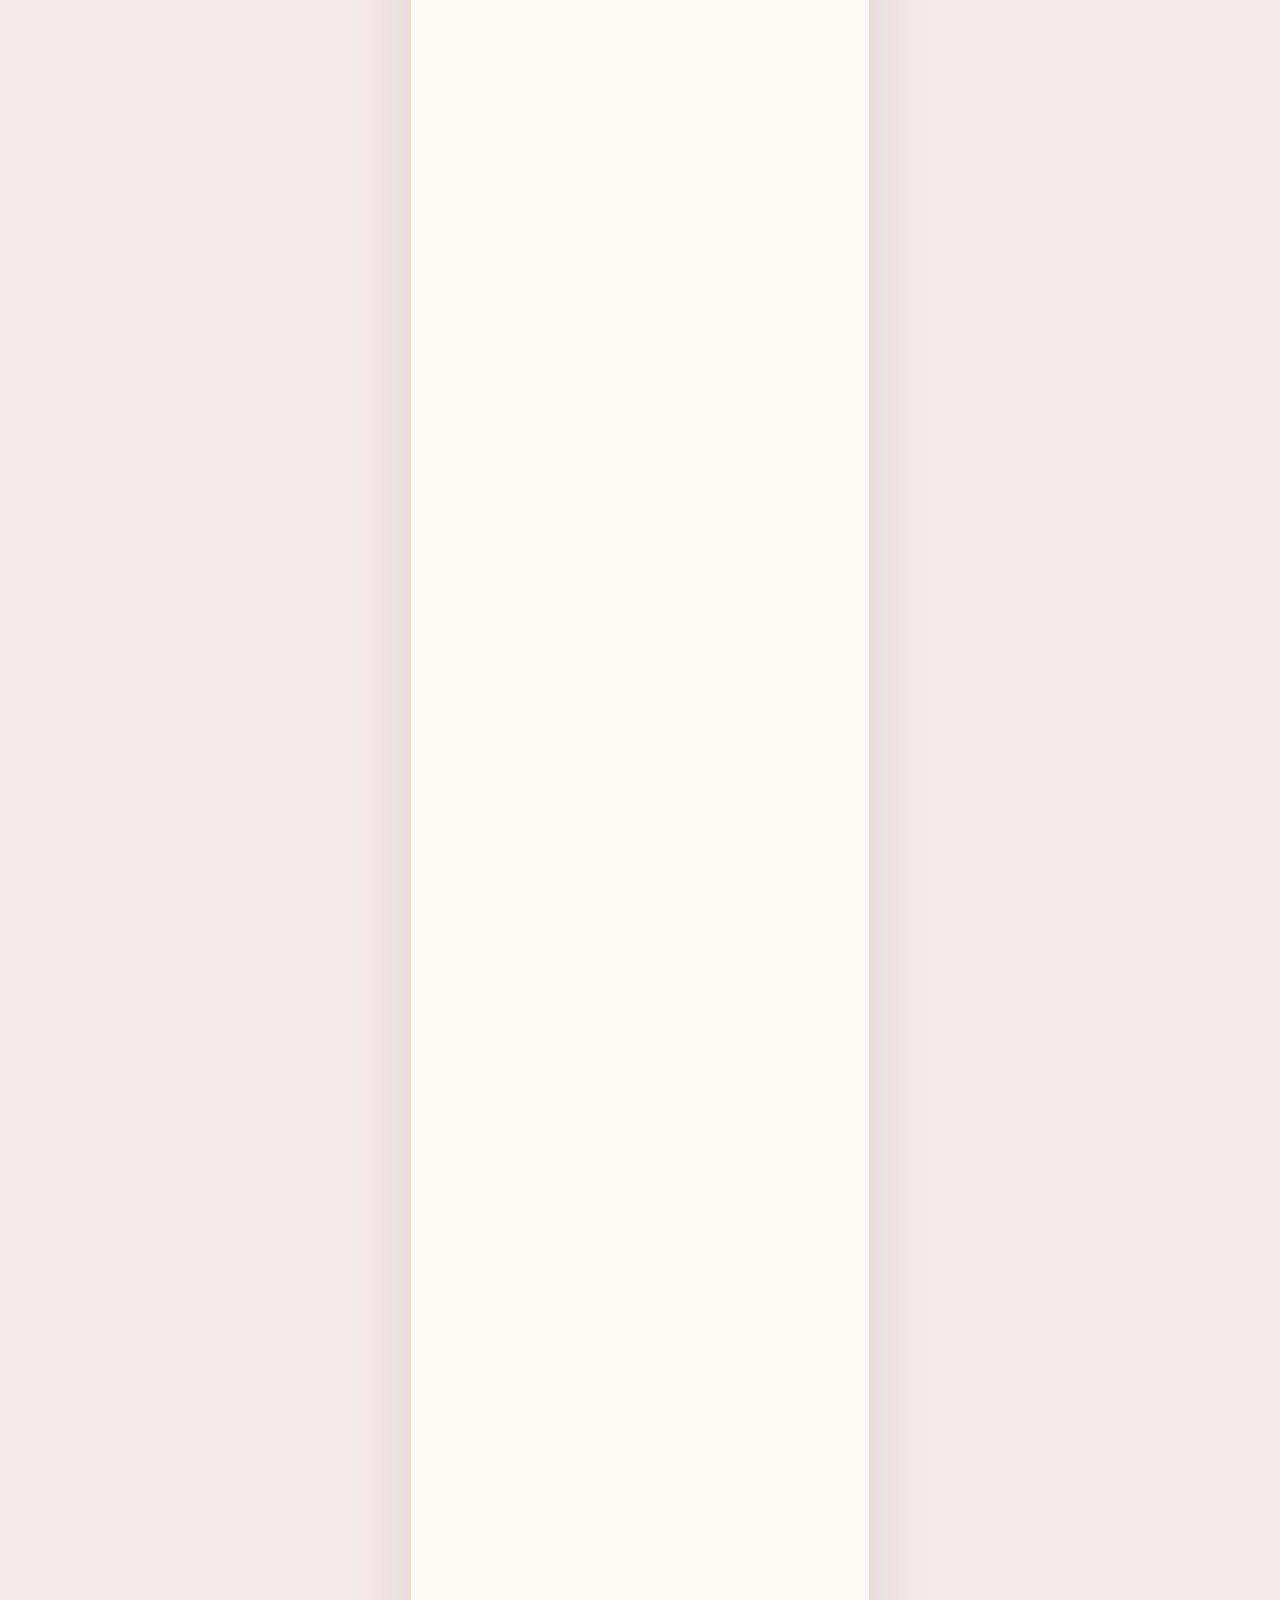
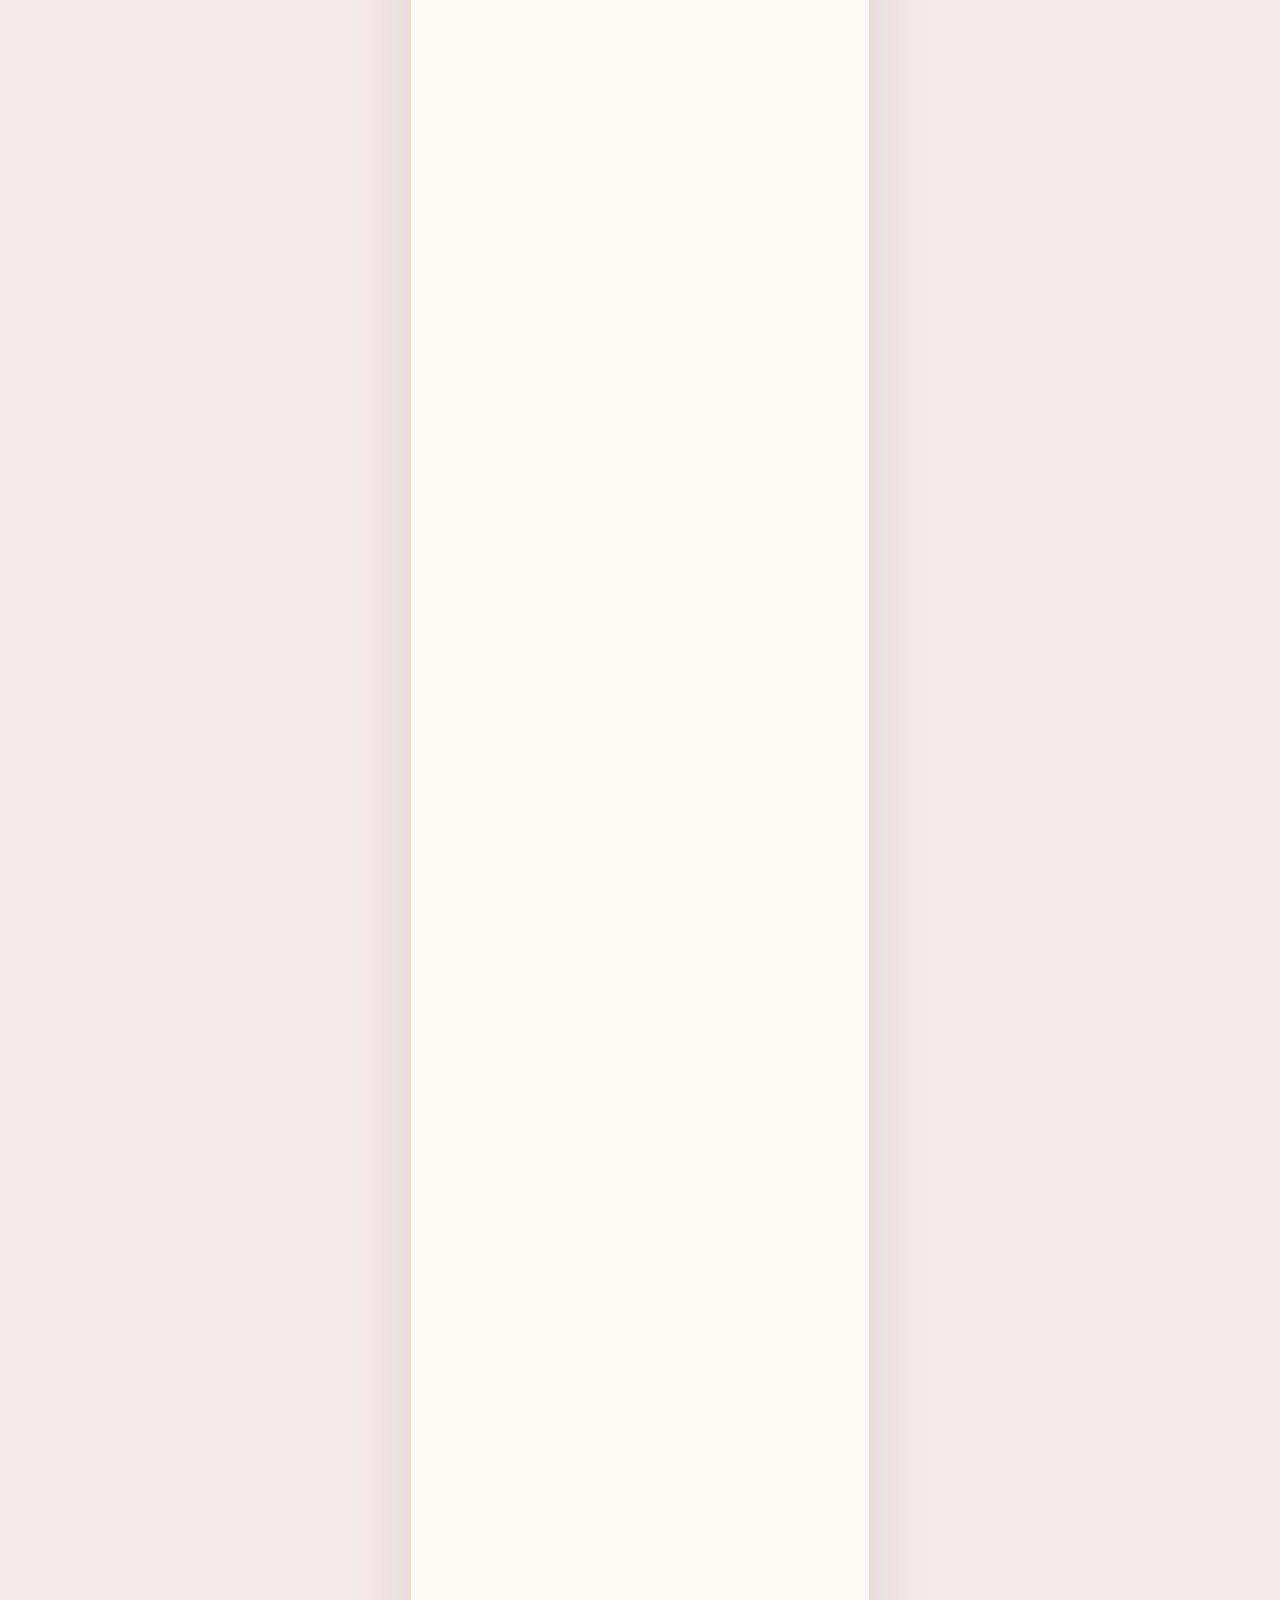
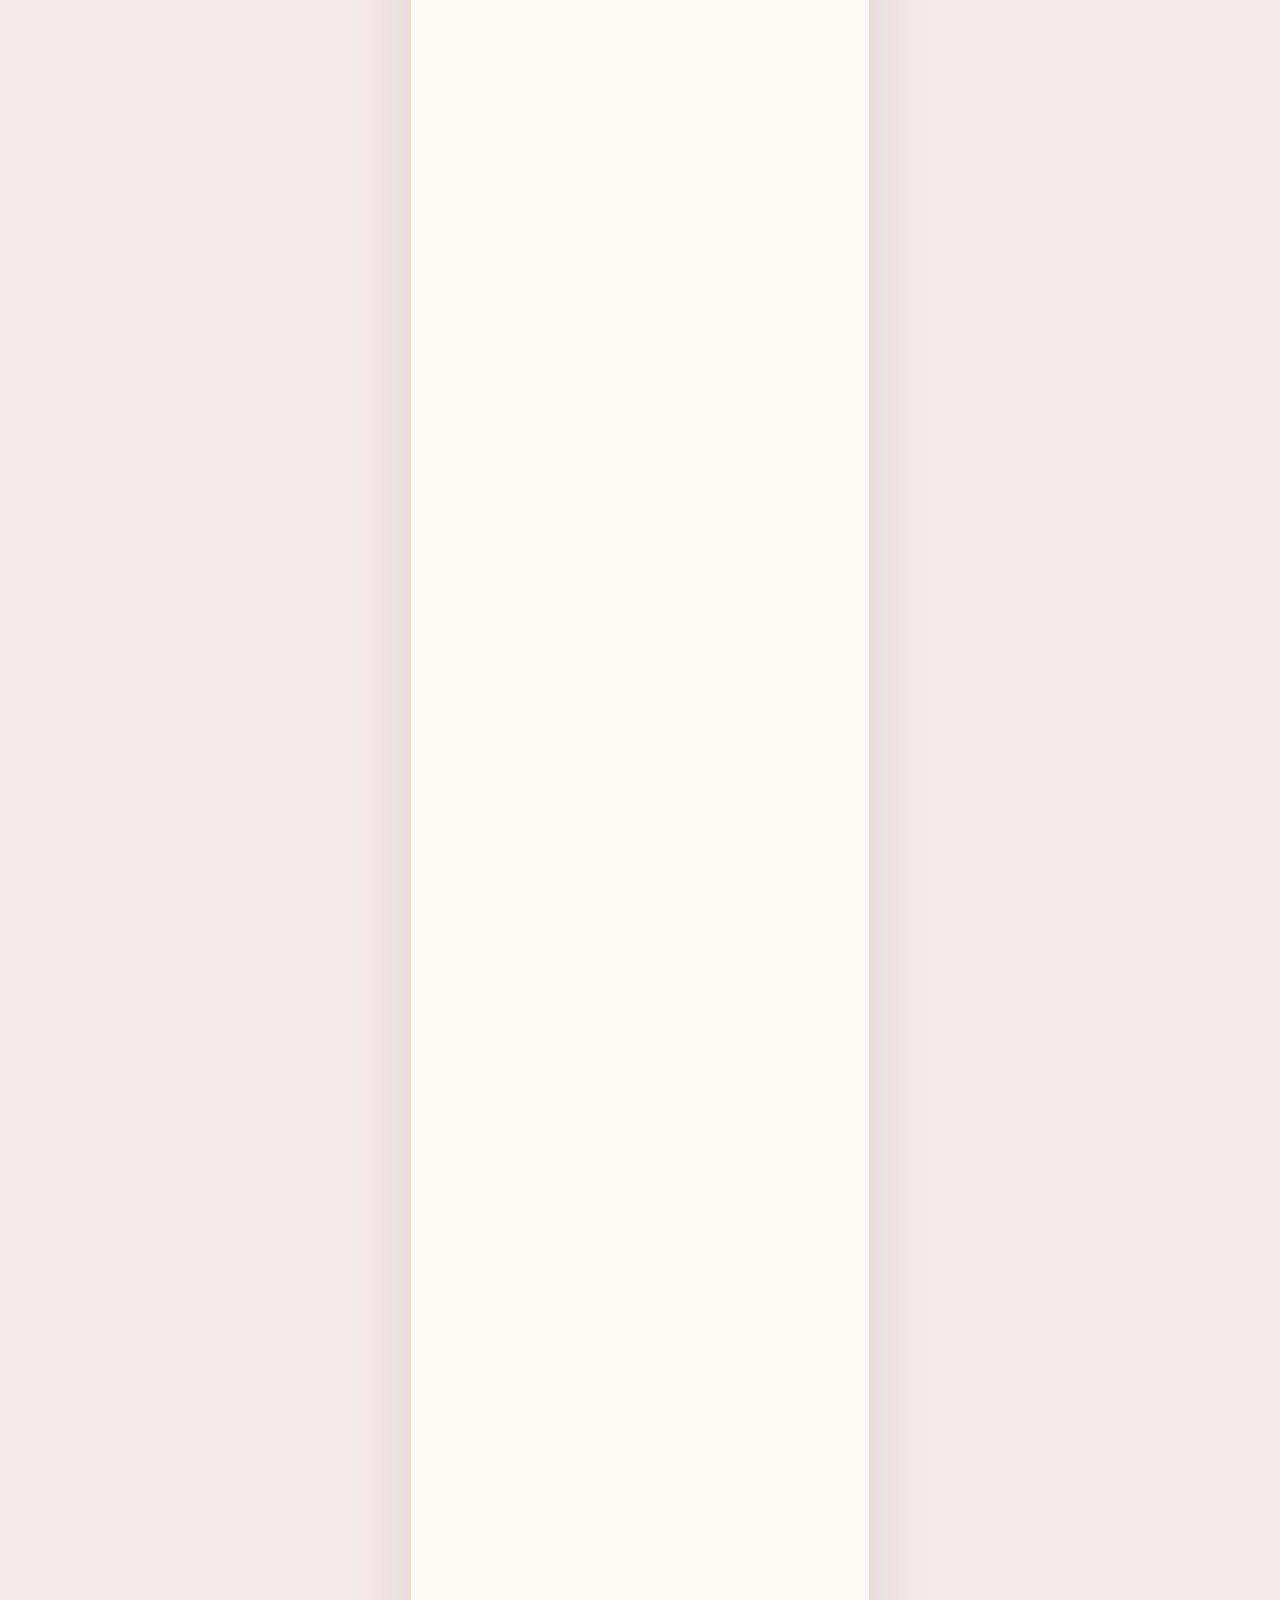
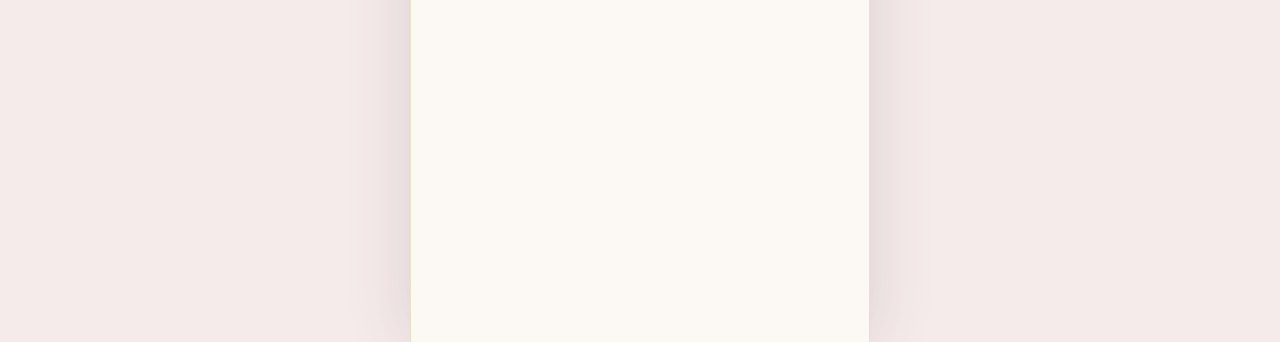
==== commit bbea43b7: "Update gallery item descriptions and images" ====
--- a/index.html
+++ b/index.html
@@ -486,8 +486,8 @@
         </header>
 
         <div class="gallery-grid reveal">
-          <button type="button" class="gallery-item gallery-portrait" data-index="0" aria-label="Perbesar foto galeri 1: Langkah menuju taman bunga">
-            <img src="assets/images/gallery-1.jpg" alt="Riani dan Rafly berjalan bergandengan tangan di jalan batu taman mawar" loading="lazy" />
+          <button type="button" class="gallery-item gallery-portrait" data-index="0" aria-label="Perbesar foto galeri 1: Riani dan Rafly berbusana marun di taman">
+            <img src="assets/images/gallery-1.jpg" alt="Riani dan Rafly berfoto bersama di taman bernuansa marun" loading="lazy" />
             <span class="gallery-zoom-badge" aria-hidden="true">
               <svg viewBox="0 0 24 24" width="15" height="15" fill="none" stroke="currentColor" stroke-width="2">
                 <circle cx="11" cy="11" r="7"></circle>
@@ -498,8 +498,8 @@
             </span>
           </button>
 
-          <button type="button" class="gallery-item gallery-portrait" data-index="3" aria-label="Perbesar foto galeri 2: Di gerbang lengkung mawar">
-            <img src="assets/images/gallery-4.jpg" alt="Riani dan Rafly tersenyum di bawah lengkung gerbang besi berhiaskan mawar pastel" loading="lazy" />
+          <button type="button" class="gallery-item gallery-portrait" data-index="1" aria-label="Perbesar foto galeri 2: Kebersamaan Riani dan Rafly di halaman vila">
+            <img src="assets/images/gallery-2.jpg" alt="Riani dan Rafly berdiri berdampingan di taman hijau" loading="lazy" />
             <span class="gallery-zoom-badge" aria-hidden="true">
               <svg viewBox="0 0 24 24" width="15" height="15" fill="none" stroke="currentColor" stroke-width="2">
                 <circle cx="11" cy="11" r="7"></circle>
@@ -510,8 +510,8 @@
             </span>
           </button>
 
-          <button type="button" class="gallery-item gallery-wide" data-index="1" aria-label="Perbesar foto galeri 3: Di sisi air mancur taman">
-            <img src="assets/images/gallery-2.jpg" alt="Riani dan Rafly di dekat air mancur batu klasik taman mawar Eropa" loading="lazy" />
+          <button type="button" class="gallery-item gallery-portrait" data-index="2" aria-label="Perbesar foto galeri 3: Riani dan Rafly di taman bunga cerah">
+            <img src="assets/images/gallery-3.jpg" alt="Riani dan Rafly berfoto bersama di taman di bawah langit biru cerah" loading="lazy" />
             <span class="gallery-zoom-badge" aria-hidden="true">
               <svg viewBox="0 0 24 24" width="15" height="15" fill="none" stroke="currentColor" stroke-width="2">
                 <circle cx="11" cy="11" r="7"></circle>
@@ -522,8 +522,8 @@
             </span>
           </button>
 
-          <button type="button" class="gallery-item gallery-wide" data-index="2" aria-label="Perbesar foto galeri 4: Di dalam gazebo berkubah">
-            <img src="assets/images/gallery-3.jpg" alt="Riani dan Rafly di dalam gazebo batu berkubah berhiaskan mawar pink dan krem" loading="lazy" />
+          <button type="button" class="gallery-item gallery-portrait" data-index="3" aria-label="Perbesar foto galeri 4: Riani dan Rafly membawa buket bunga pink">
+            <img src="assets/images/gallery-4.jpg" alt="Riani dan Rafly berbusana batik senada sambil memegang buket mawar pink" loading="lazy" />
             <span class="gallery-zoom-badge" aria-hidden="true">
               <svg viewBox="0 0 24 24" width="15" height="15" fill="none" stroke="currentColor" stroke-width="2">
                 <circle cx="11" cy="11" r="7"></circle>
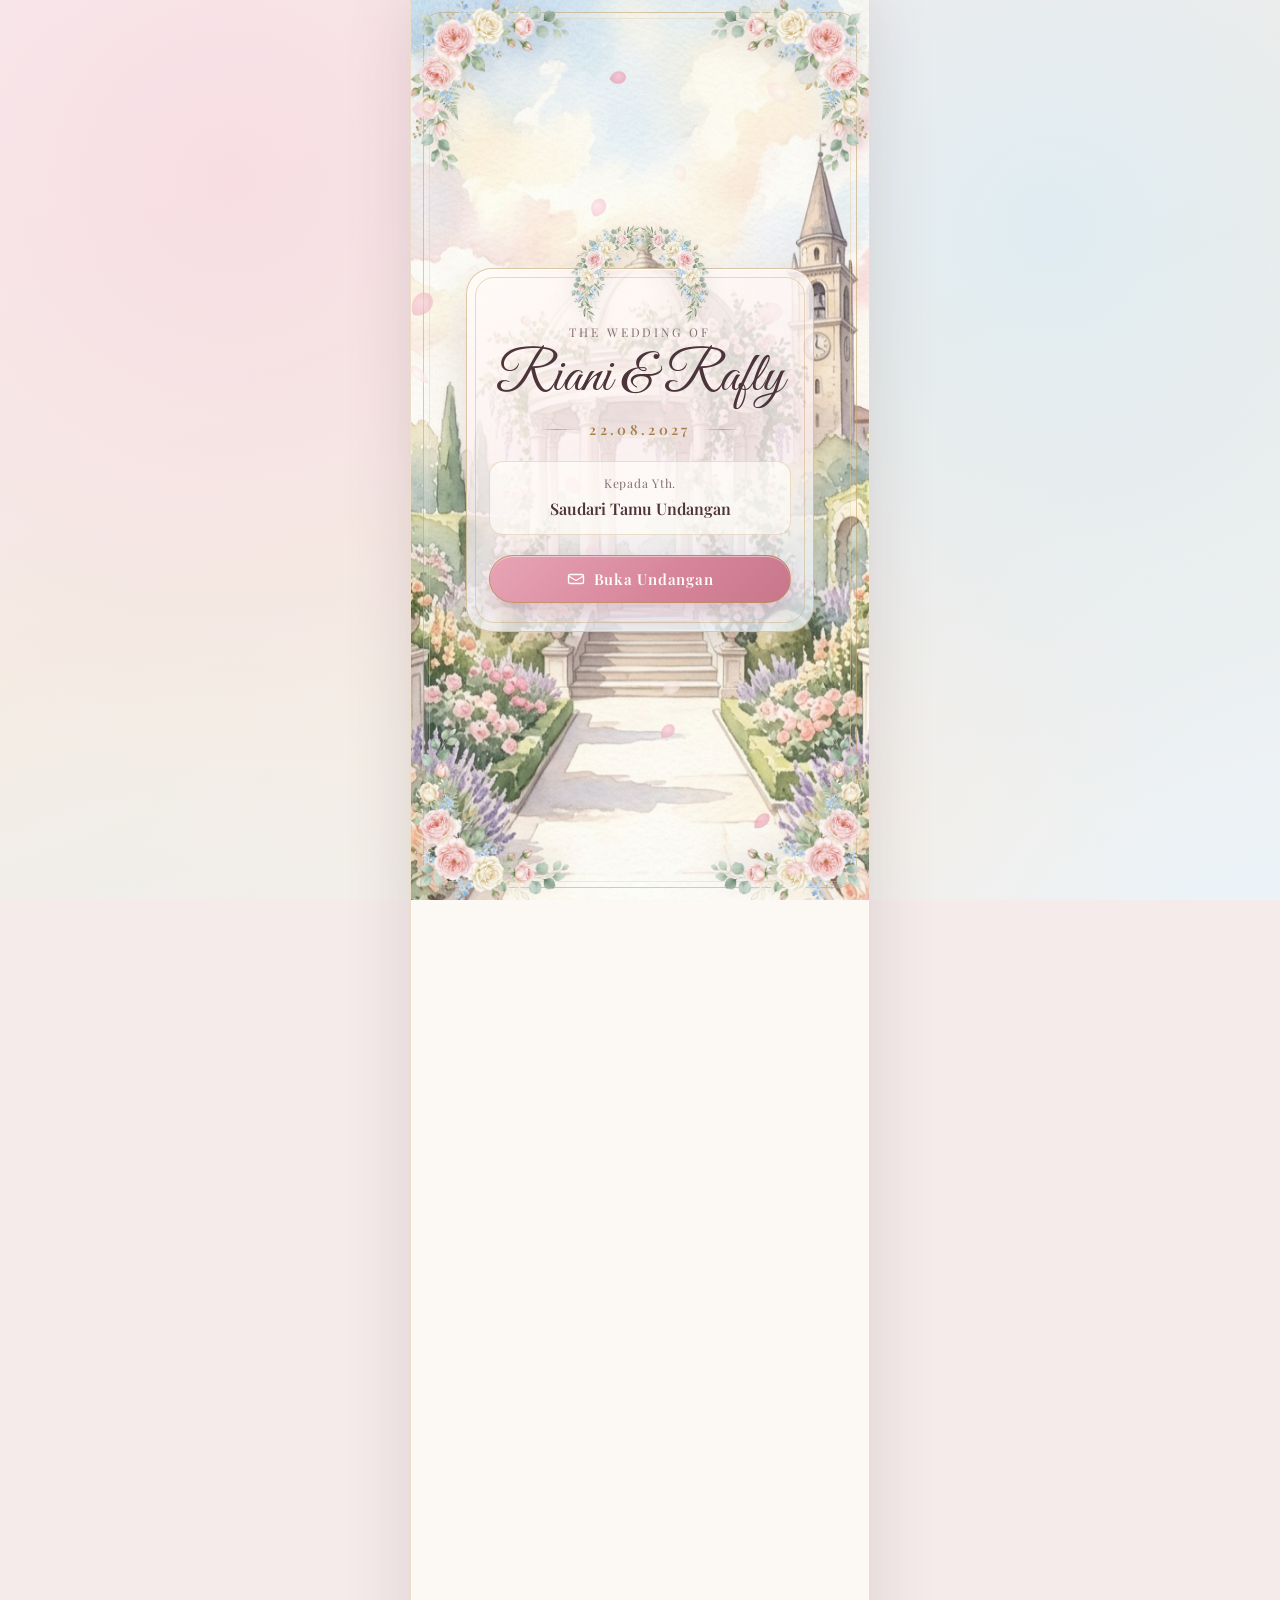
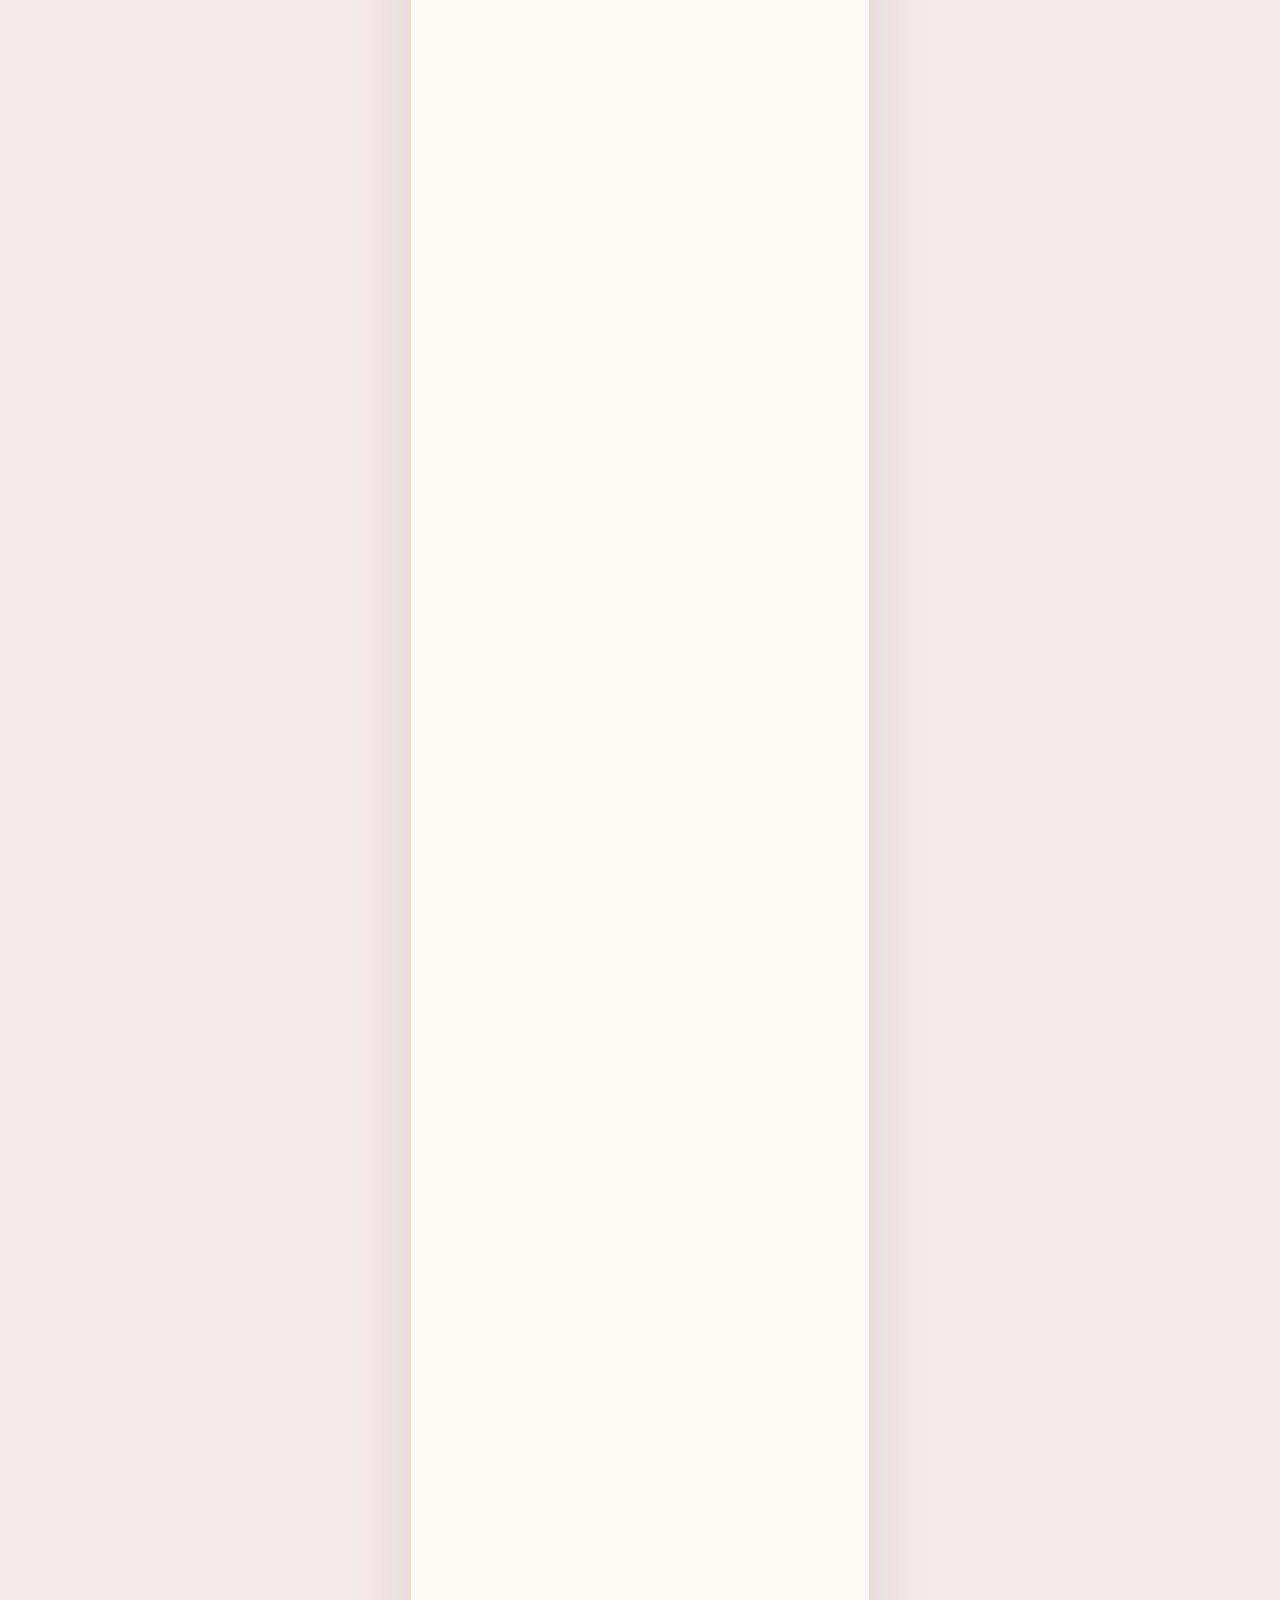
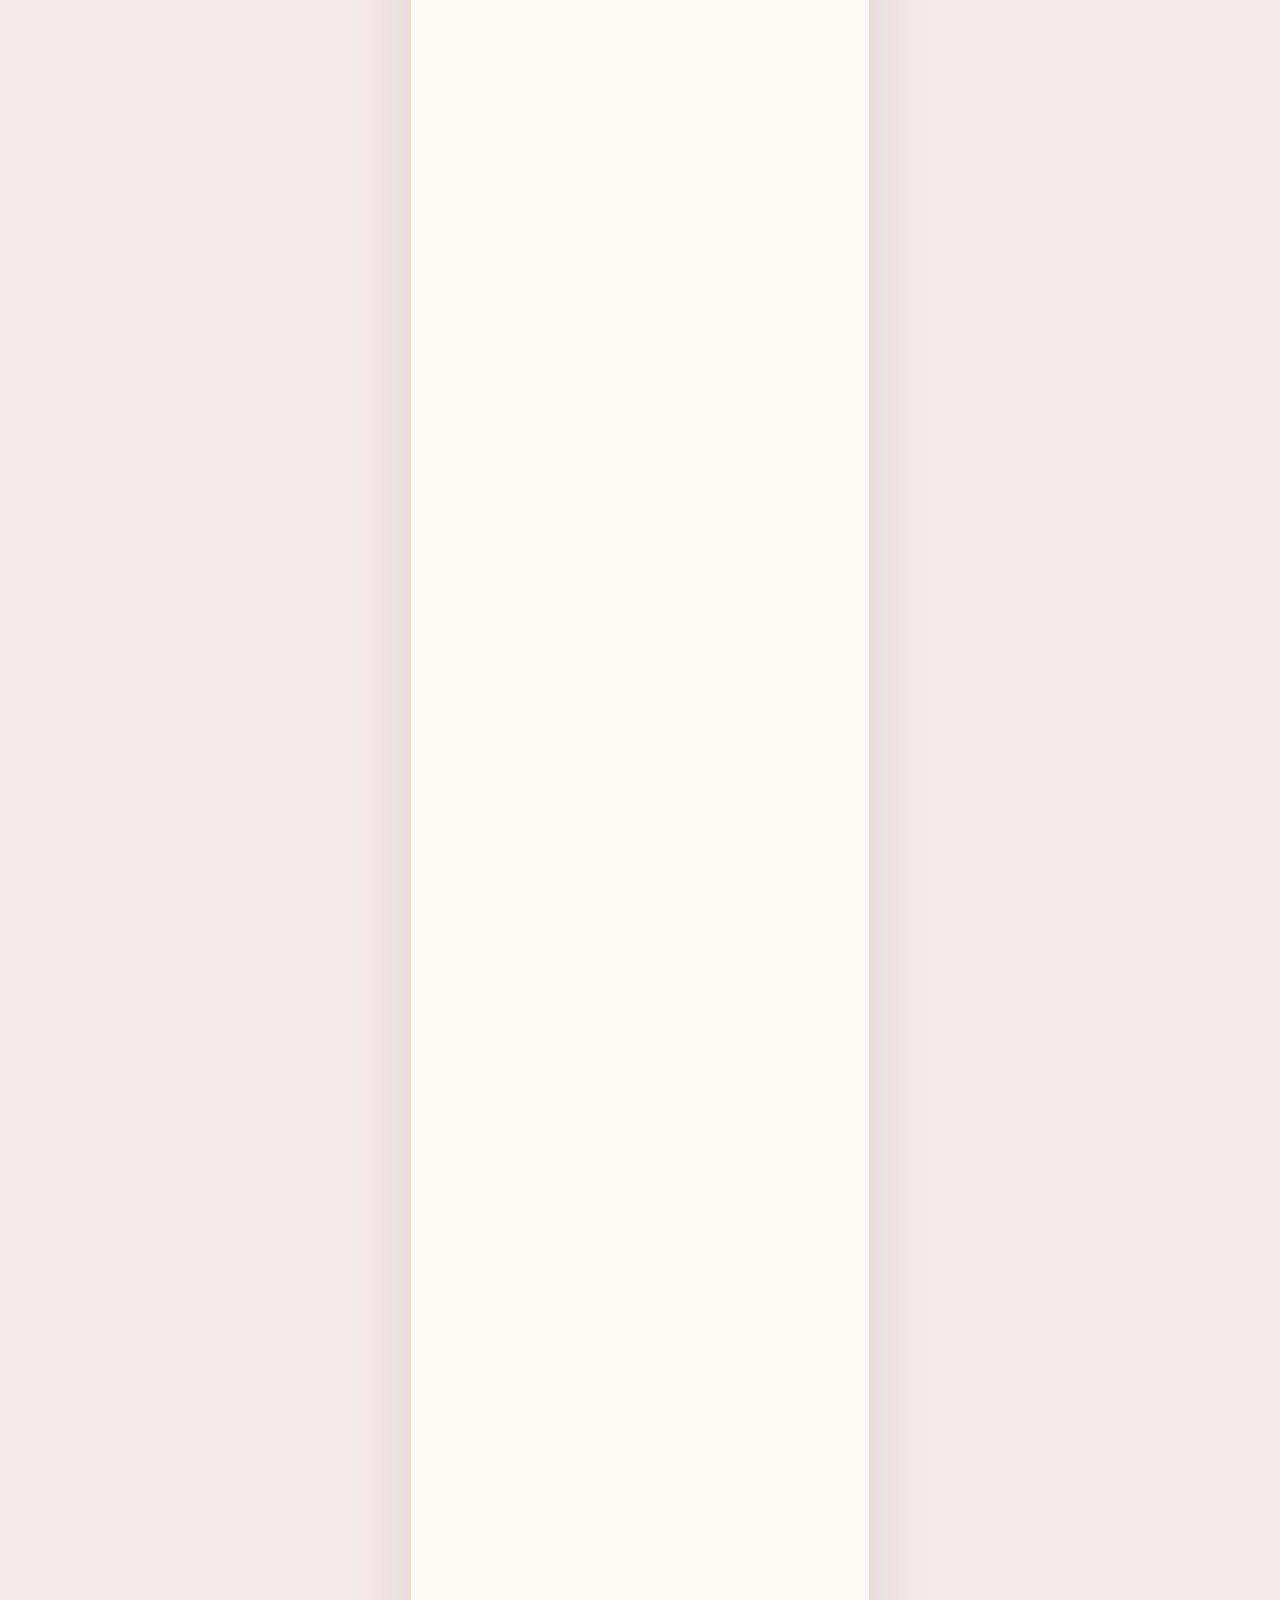
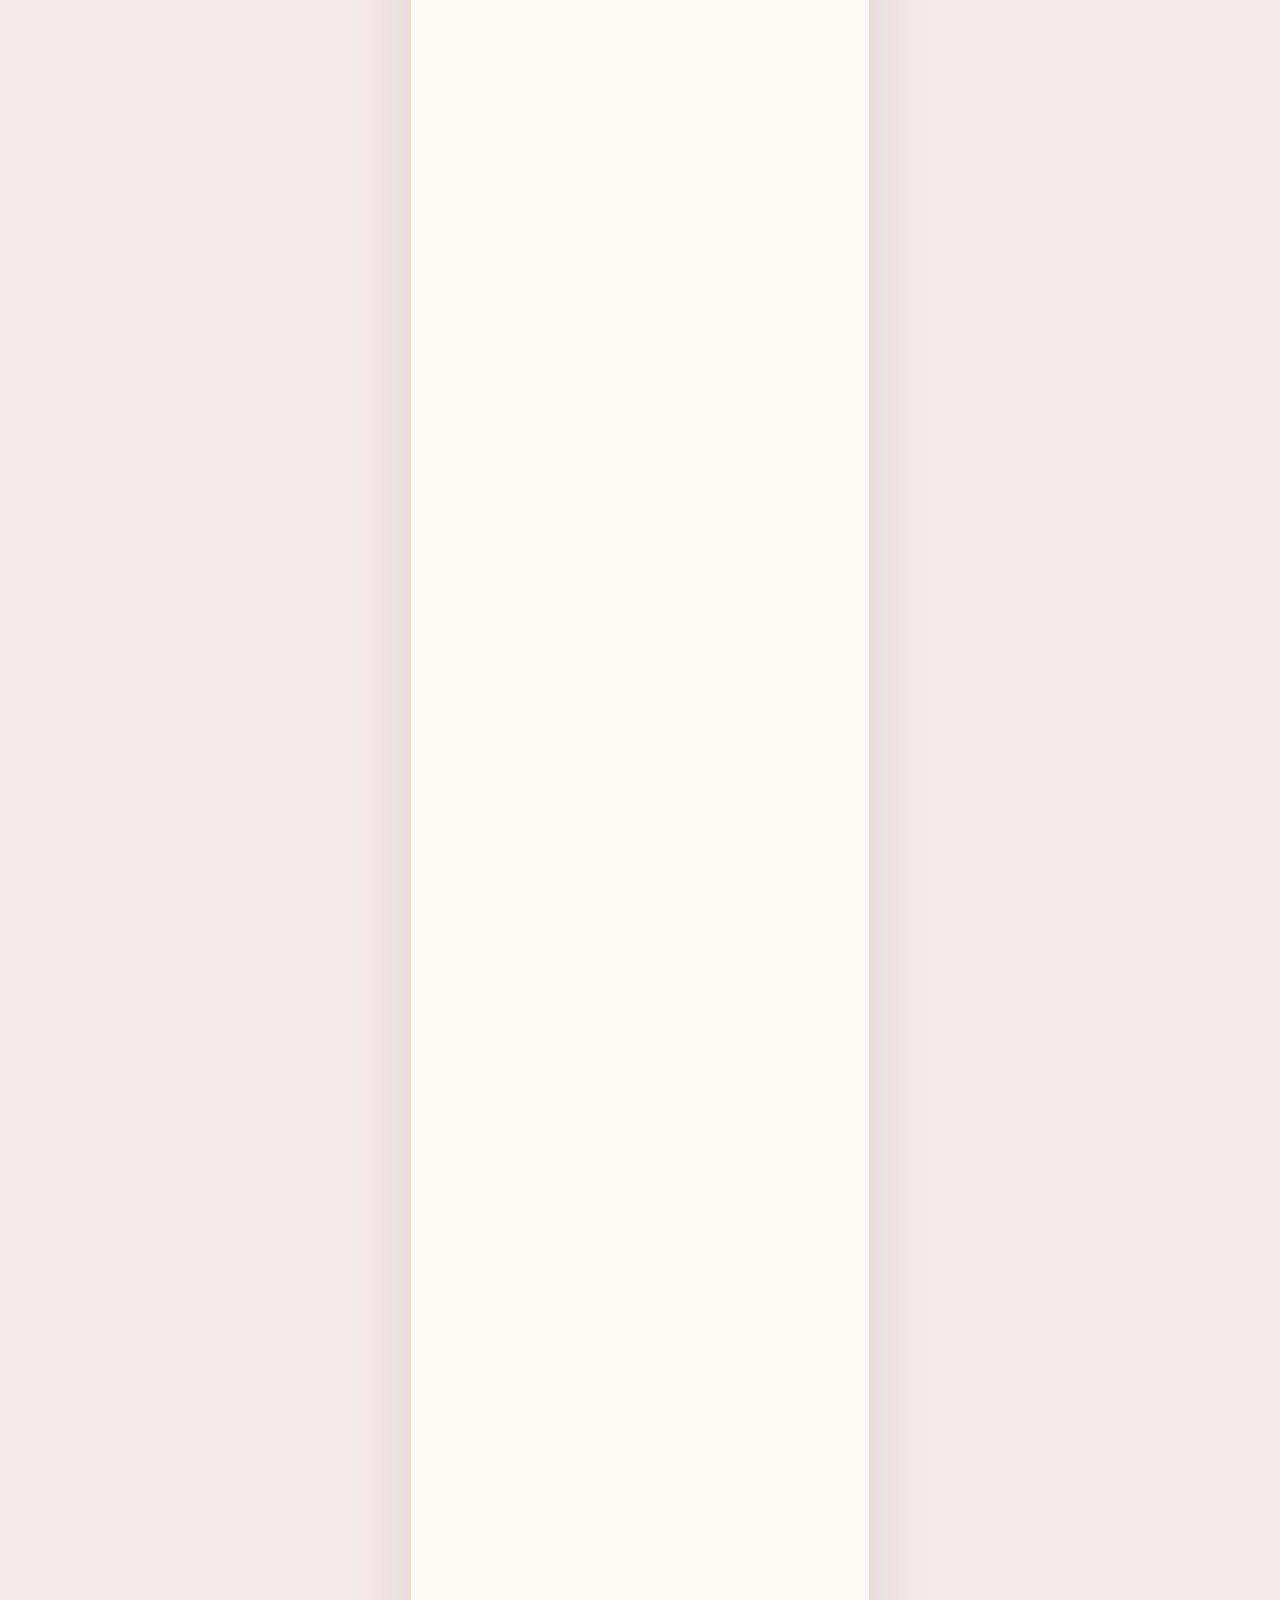
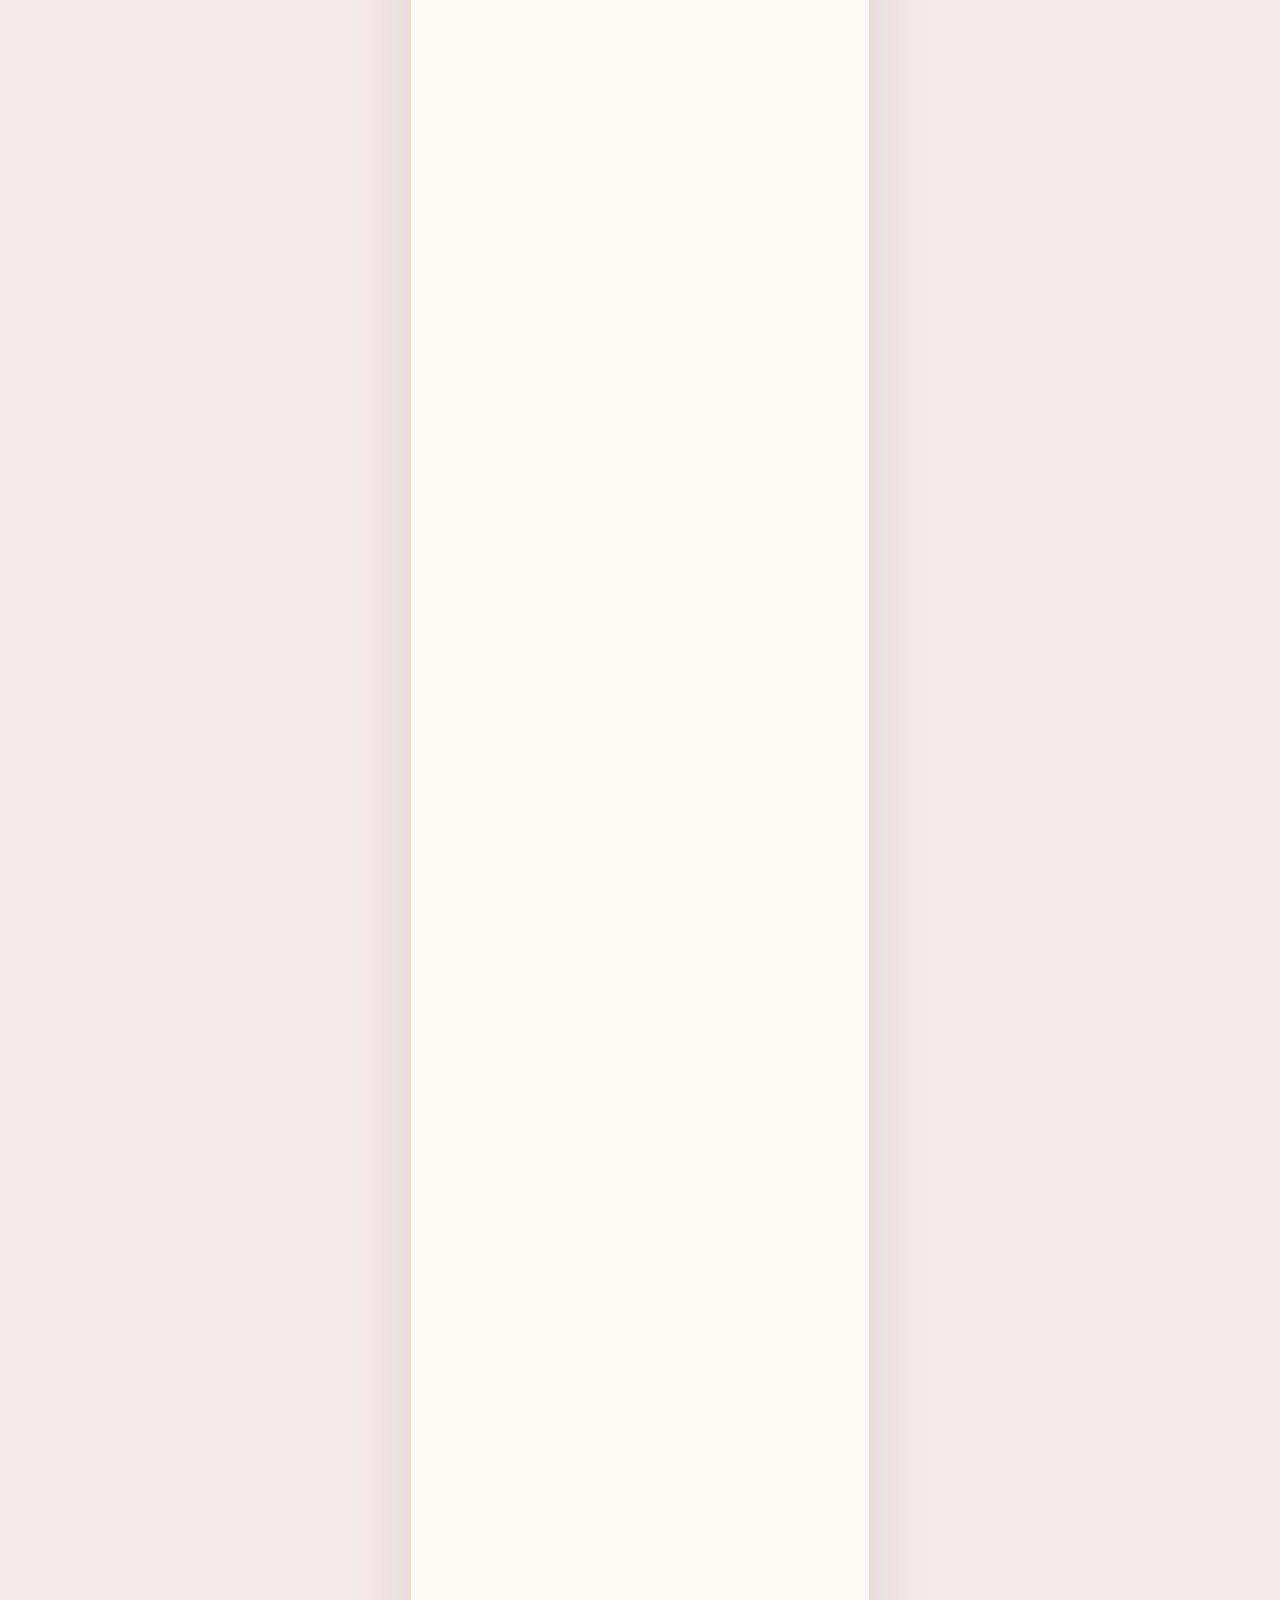
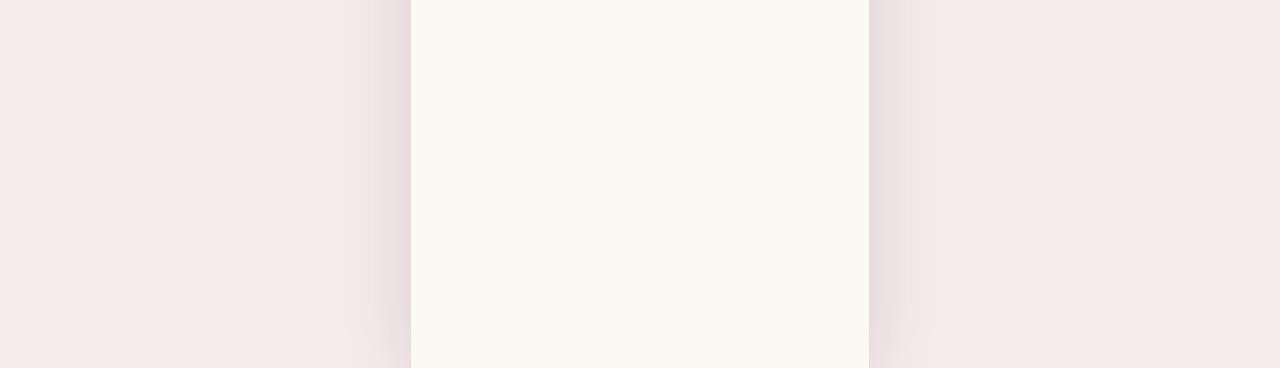
==== commit 76475d20: "Update event venue and add footer watermark" ====
--- a/index.html
+++ b/index.html
@@ -413,7 +413,7 @@
               <span class="line"></span>
             </div>
 
-            <p class="event-venue">Kediaman Rumah Riani</p>
+            <p class="event-venue">Kediaman Mempelai Wanita</p>
             <p class="event-address">
               Dusun 2 RT 001 RW 005, Desa Karangtengah,<br />
               Kec. Karangsembung, Kab. Cirebon
@@ -455,7 +455,7 @@
               <span class="line"></span>
             </div>
 
-            <p class="event-venue">Kediaman Rumah Riani</p>
+            <p class="event-venue">Kediaman Mempelai Wanita</p>
             <p class="event-address">
               Dusun 2 RT 001 RW 005, Desa Karangtengah,<br />
               Kec. Karangsembung, Kab. Cirebon
@@ -716,6 +716,7 @@
         </div>
 
         <p class="footer-tagline">Motion Blossom • 22 Agustus 2027</p>
+        <p class="footer-watermark">Created ❤️ by Riani &amp; Rafly</p>
       </footer>
 
     </div>
--- a/css/style.css
+++ b/css/style.css
@@ -1294,6 +1294,7 @@
   width: 100%;
   height: 100%;
   object-fit: cover;
+  object-position: center 22%;
   border-radius: 14px;
 }
 
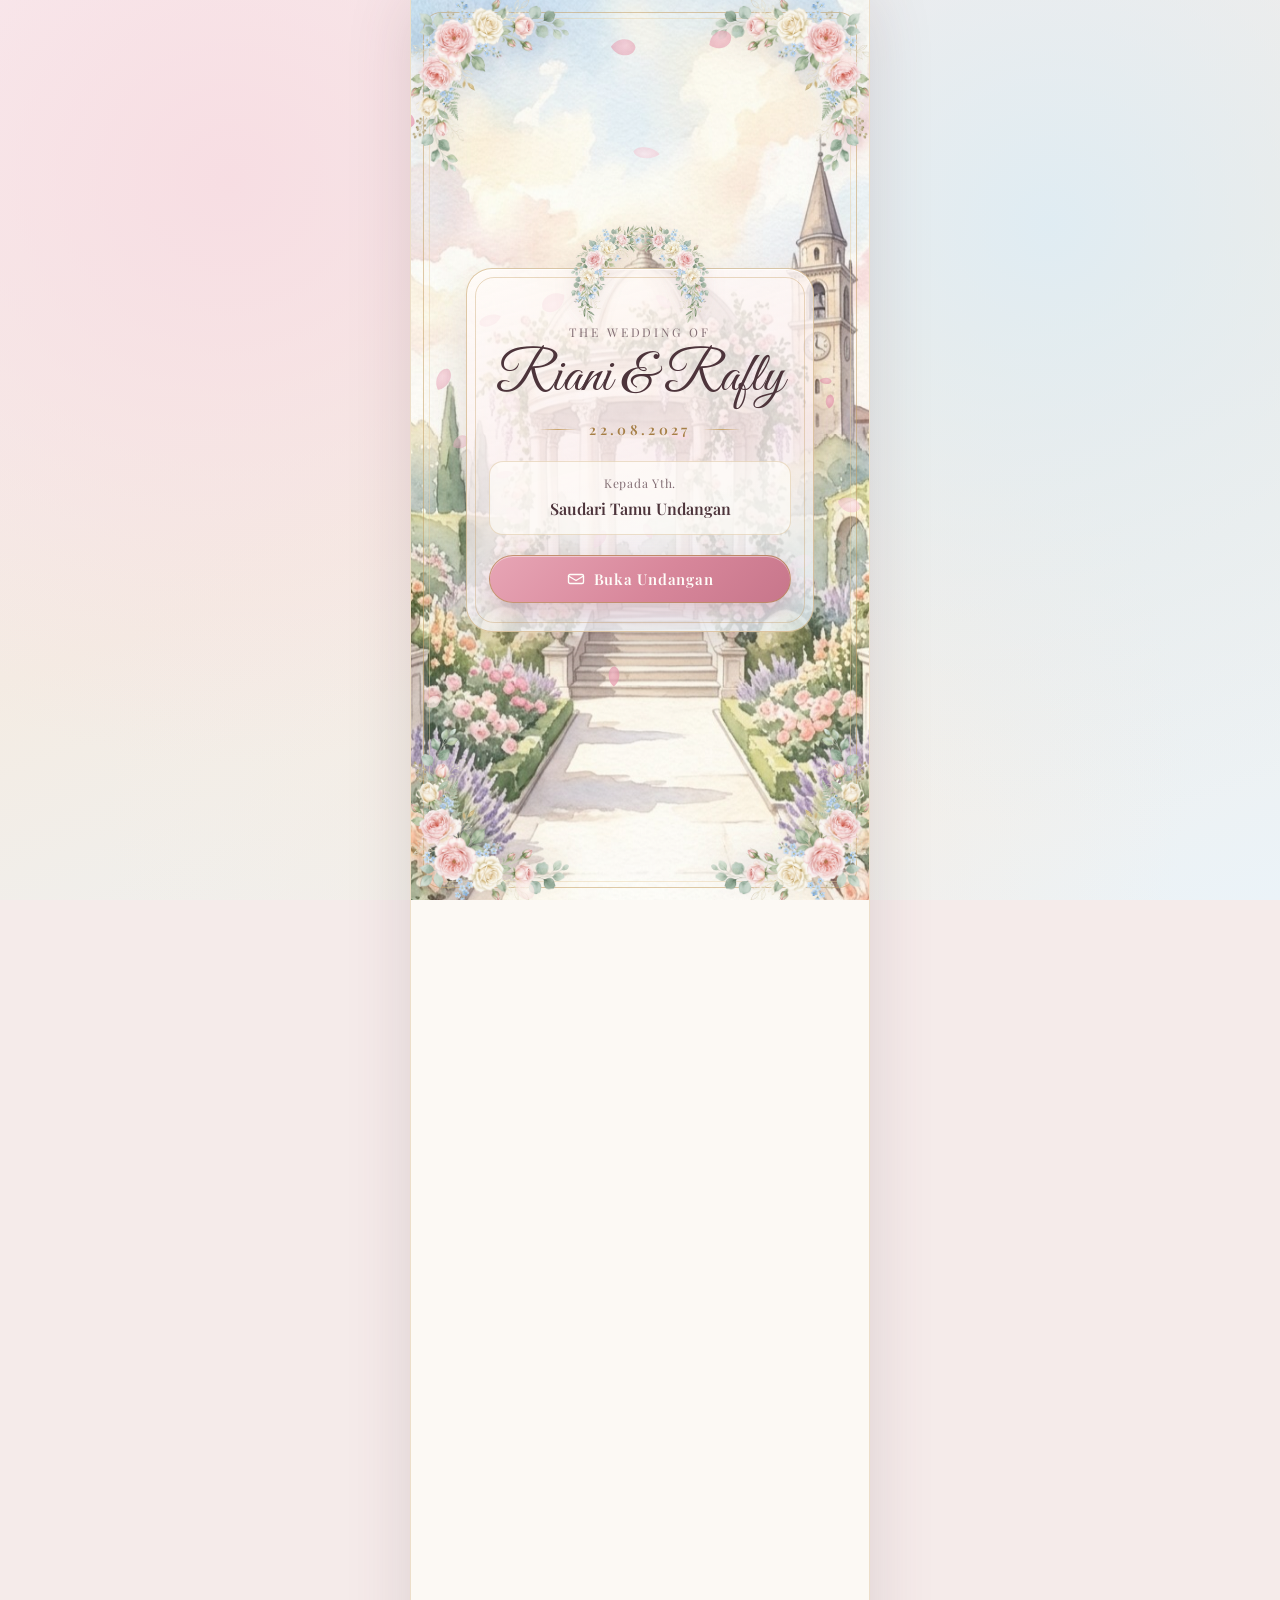
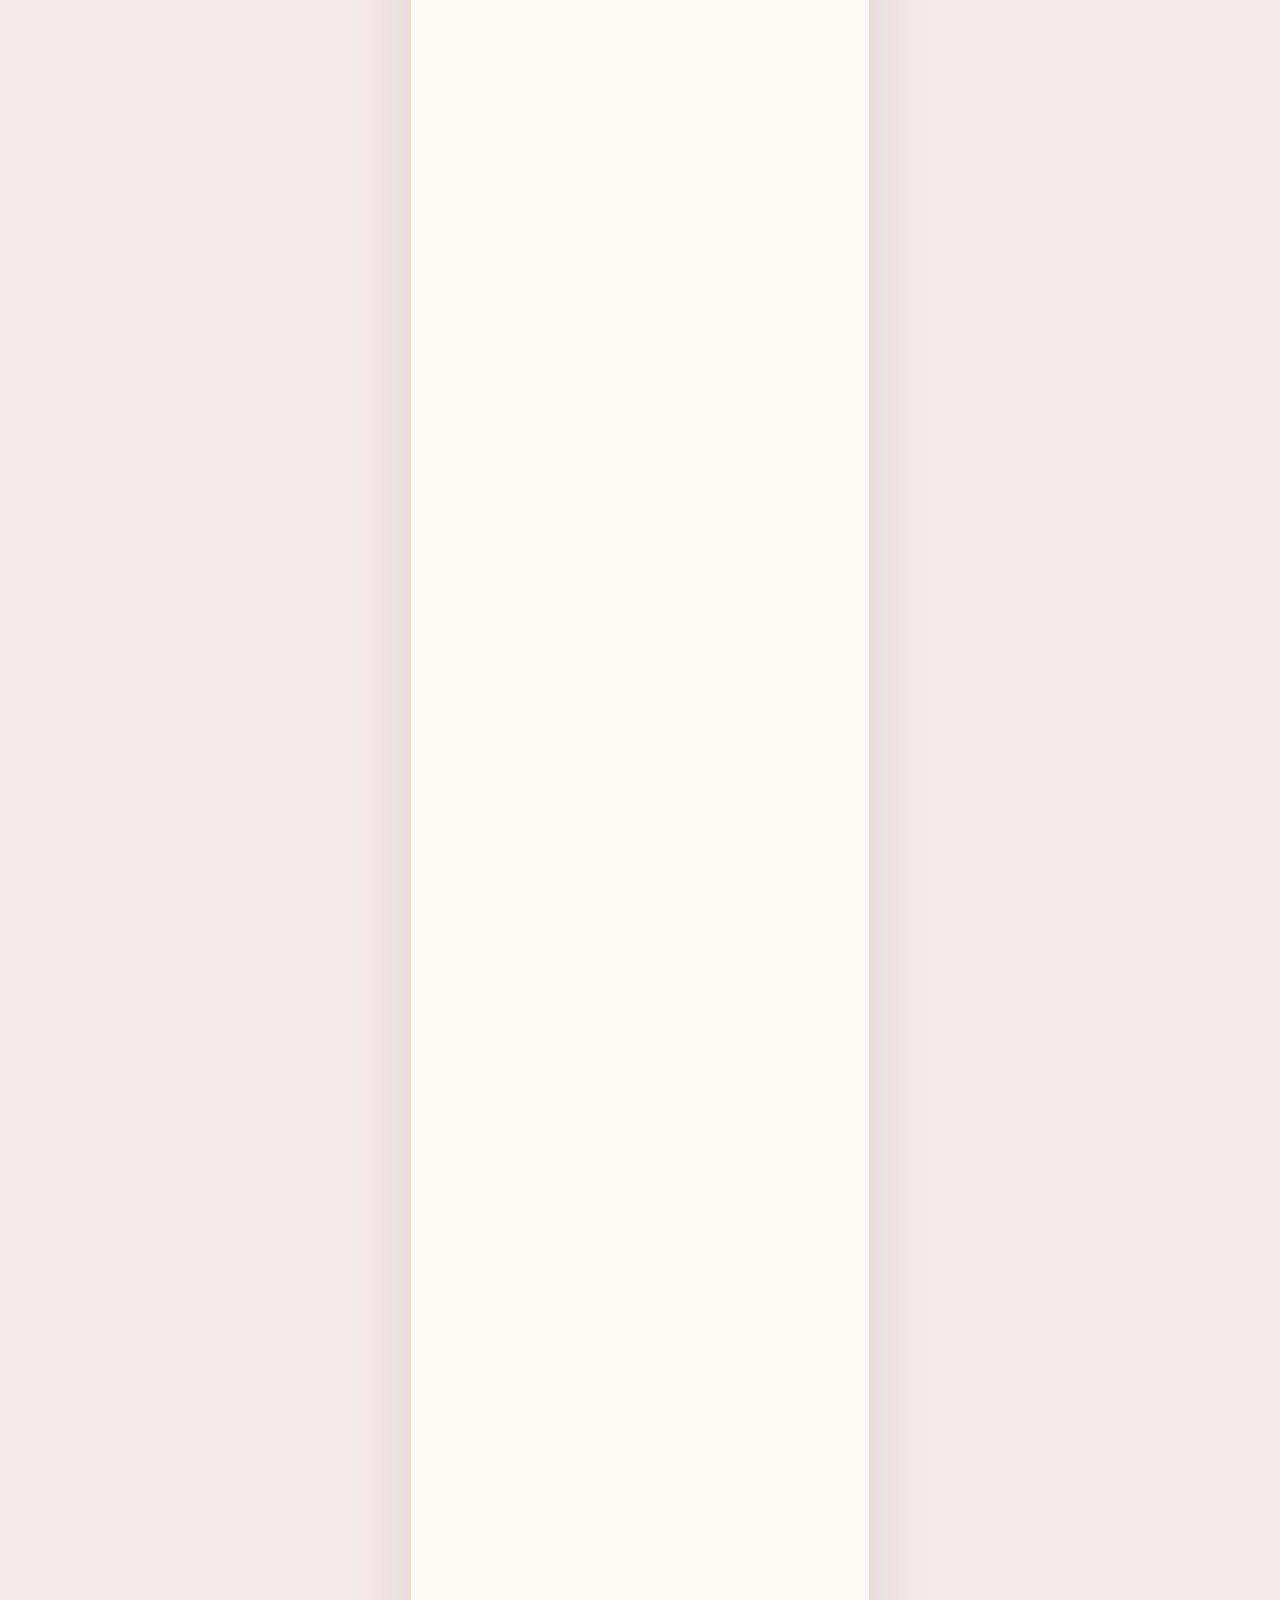
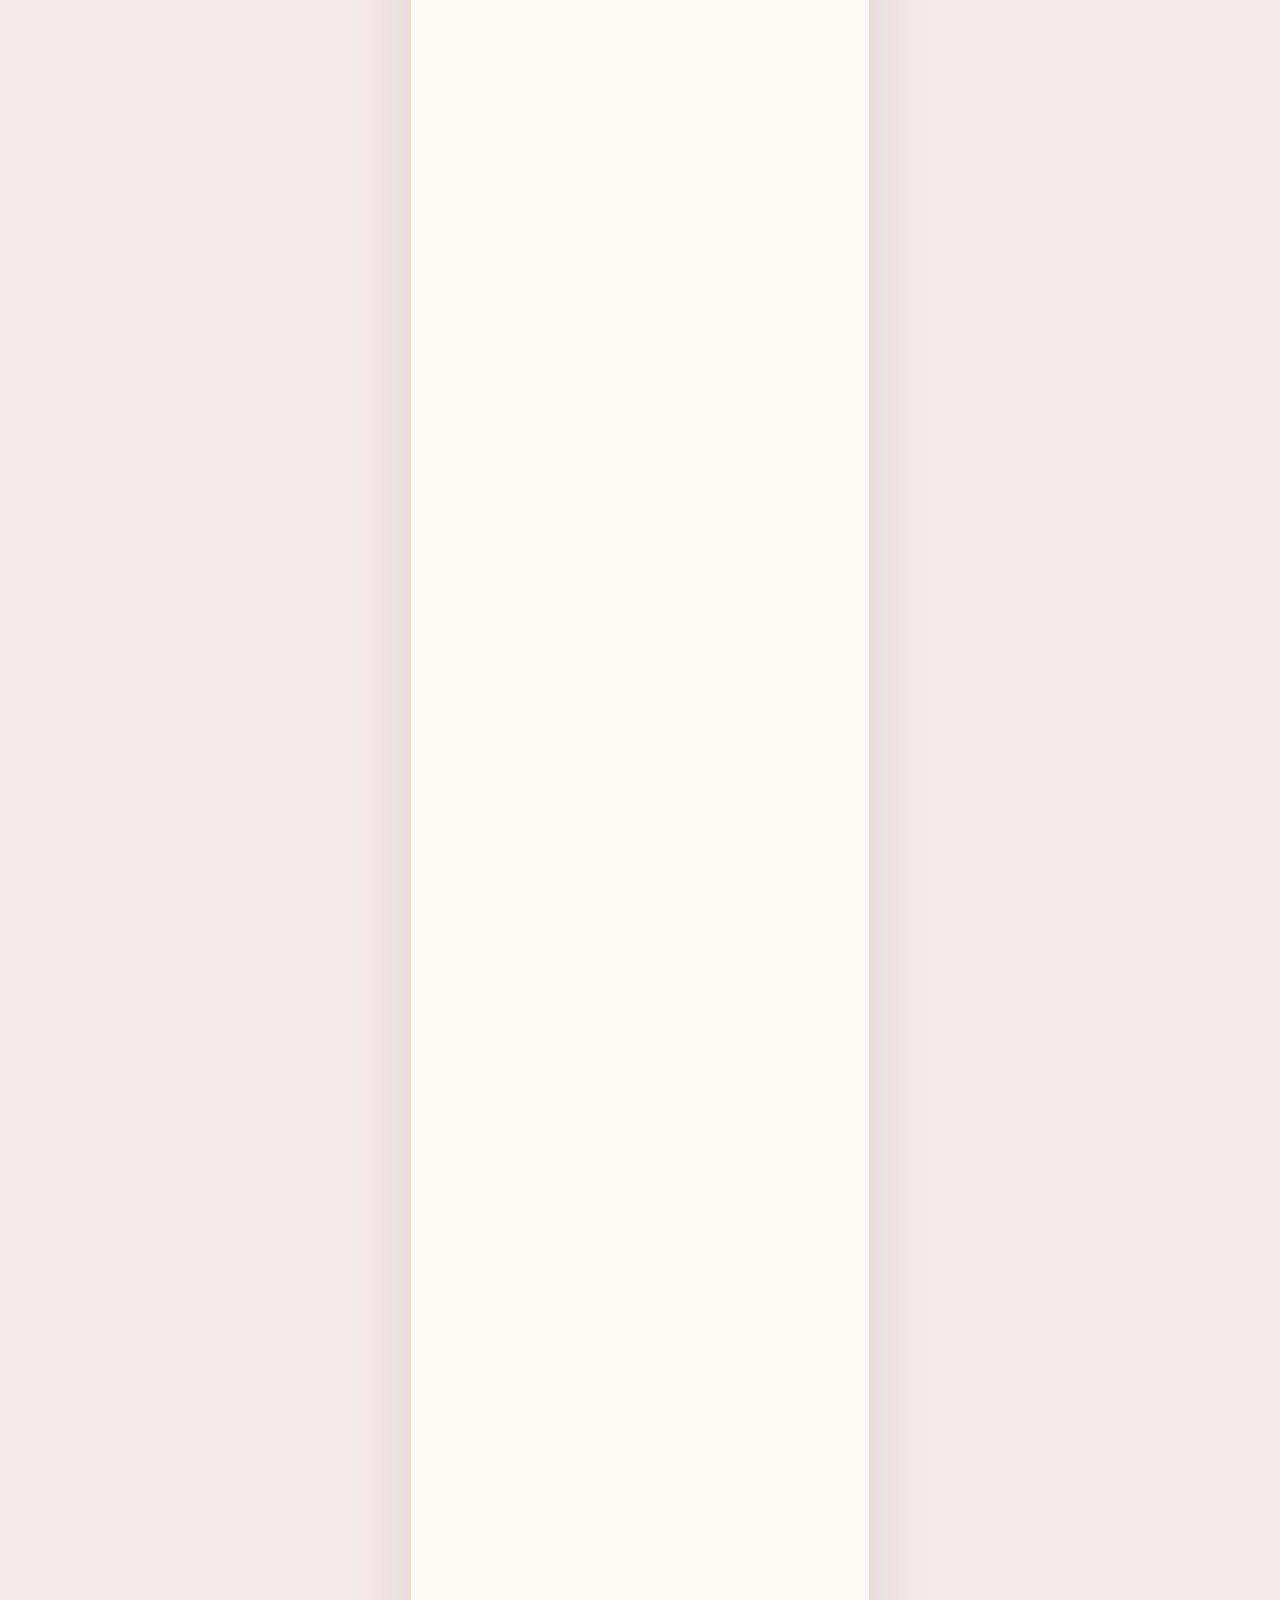
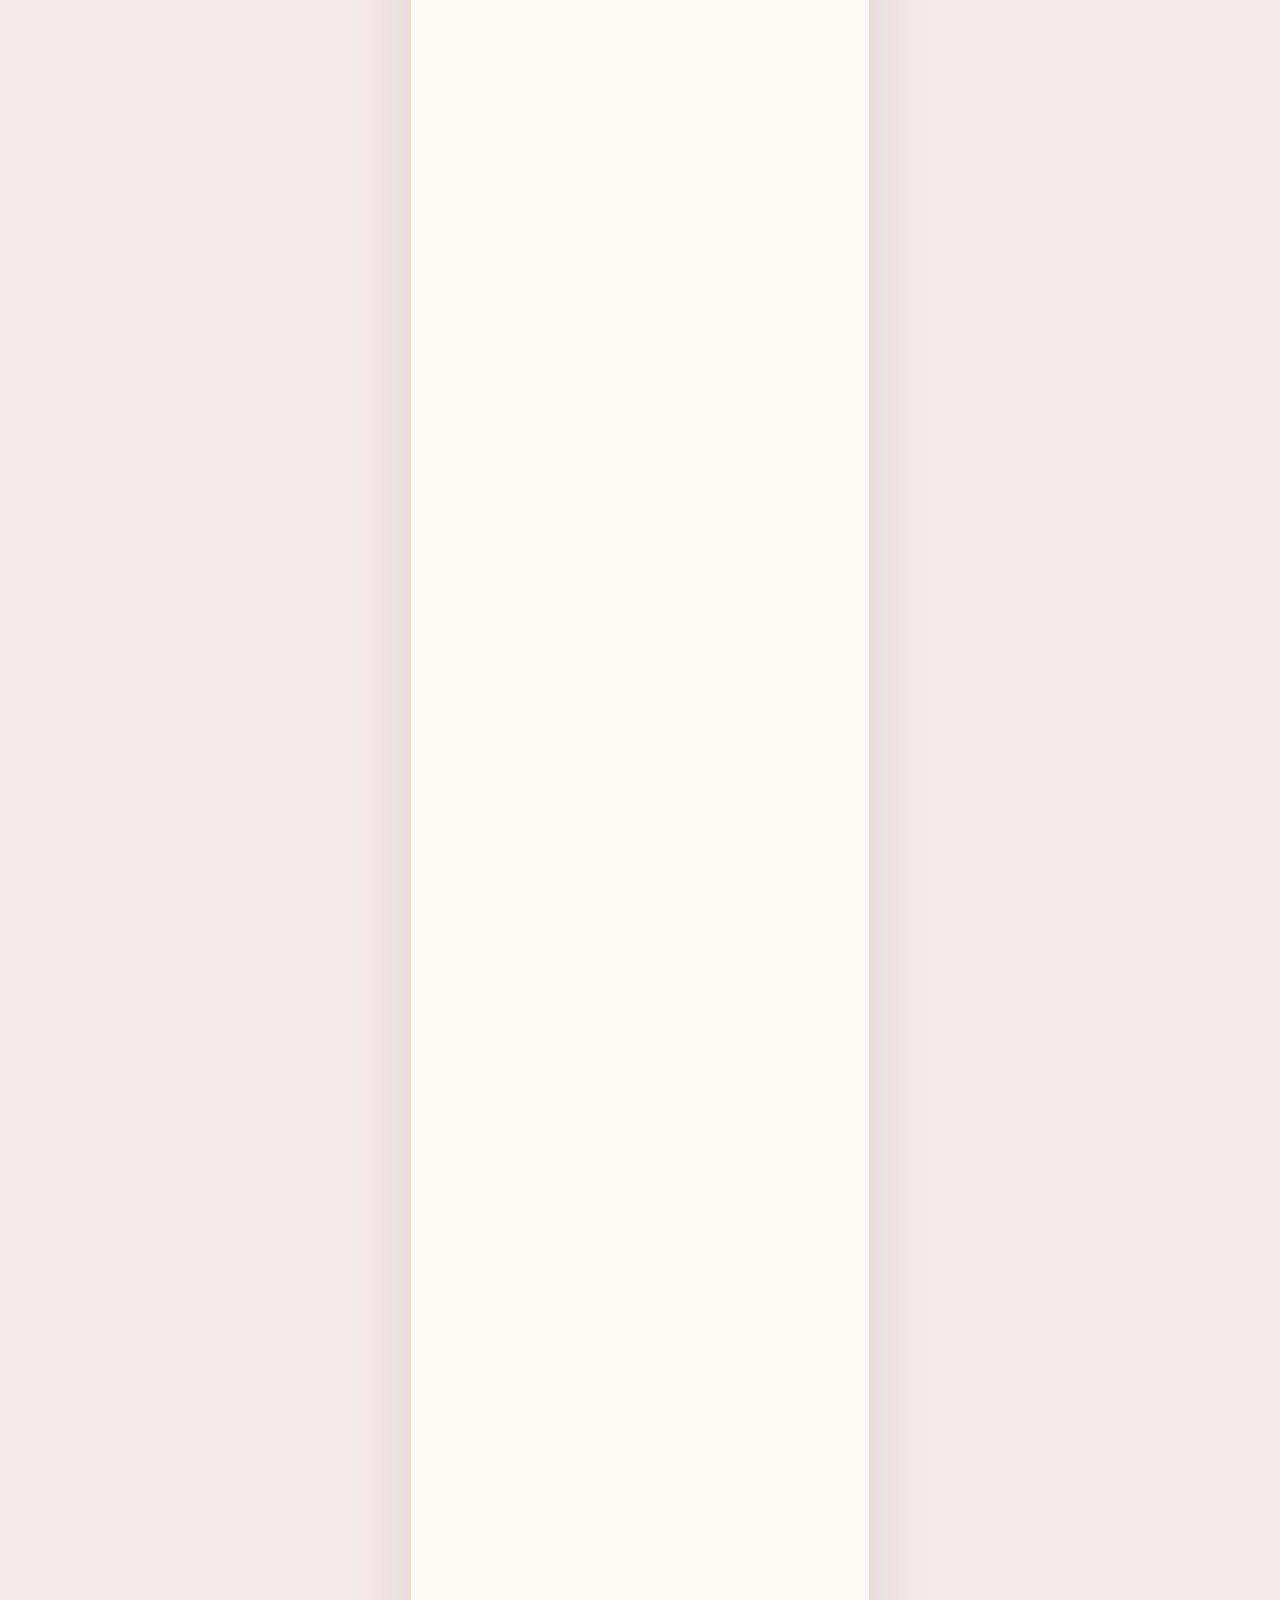
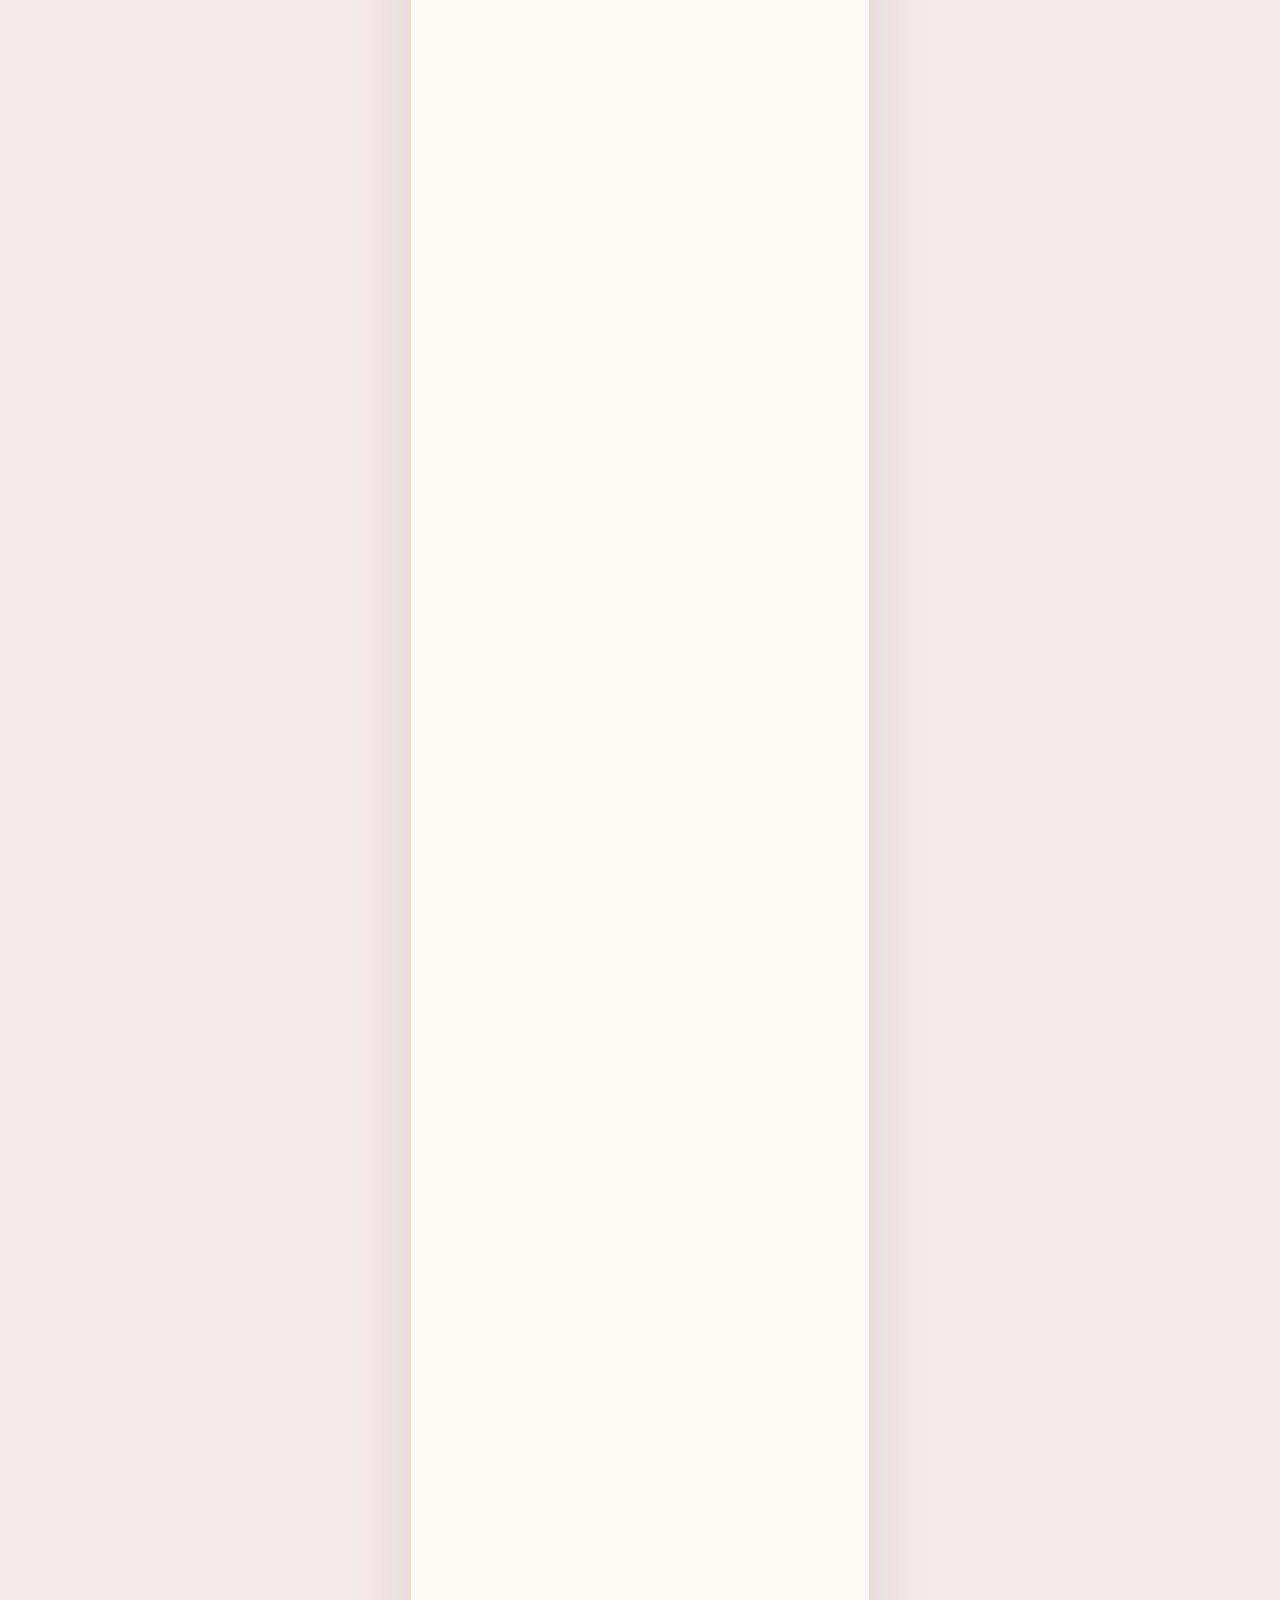
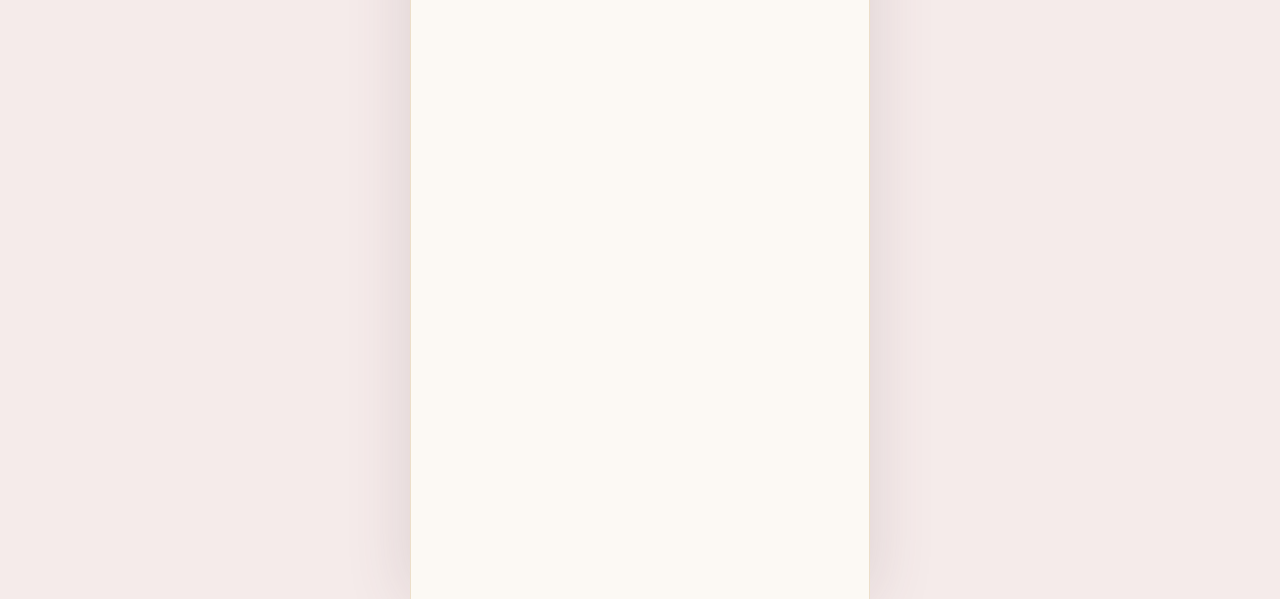
==== commit d5afae23: "Add DANA Card entries for Rafly and Siti Riani" ====
--- a/index.html
+++ b/index.html
@@ -602,7 +602,7 @@
             </button>
           </article>
 
-          <!-- DANA Card -->
+          <!-- DANA Card (Rafly) -->
           <article class="gift-card dana-card reveal">
             <div class="gift-card-top">
               <div class="bank-badge dana-badge" aria-label="DANA E-Wallet">
@@ -611,9 +611,29 @@
               </div>
               <span class="gift-type-tag">E-Wallet</span>
             </div>
-            <p class="gift-number" id="num-dana">081395968281</p>
+            <p class="gift-number" id="num-dana-rafly">081395968281</p>
             <p class="gift-holder">a.n. <strong>Muhamad Rafly Kristiadi</strong></p>
-            <button type="button" class="btn-copy" data-copy="081395968281" data-label="Nomor DANA">
+            <button type="button" class="btn-copy" data-copy="081395968281" data-label="Nomor DANA Muhamad Rafly">
+              <svg viewBox="0 0 24 24" width="15" height="15" fill="none" stroke="currentColor" stroke-width="2" stroke-linecap="round" stroke-linejoin="round" aria-hidden="true">
+                <rect x="9" y="9" width="13" height="13" rx="2" ry="2"></rect>
+                <path d="M5 15H4a2 2 0 0 1-2-2V4a2 2 0 0 1 2-2h9a2 2 0 0 1 2 2v1"></path>
+              </svg>
+              <span>Salin Nomor</span>
+            </button>
+          </article>
+
+          <!-- DANA Card (Siti Riani) -->
+          <article class="gift-card dana-card reveal">
+            <div class="gift-card-top">
+              <div class="bank-badge dana-badge" aria-label="DANA E-Wallet">
+                <span class="dana-circle" aria-hidden="true"></span>
+                <span class="dana-wordmark">DANA</span>
+              </div>
+              <span class="gift-type-tag">E-Wallet</span>
+            </div>
+            <p class="gift-number" id="num-dana-riani">082129034899</p>
+            <p class="gift-holder">a.n. <strong>Siti Riani</strong></p>
+            <button type="button" class="btn-copy" data-copy="082129034899" data-label="Nomor DANA Siti Riani">
               <svg viewBox="0 0 24 24" width="15" height="15" fill="none" stroke="currentColor" stroke-width="2" stroke-linecap="round" stroke-linejoin="round" aria-hidden="true">
                 <rect x="9" y="9" width="13" height="13" rx="2" ry="2"></rect>
                 <path d="M5 15H4a2 2 0 0 1-2-2V4a2 2 0 0 1 2-2h9a2 2 0 0 1 2 2v1"></path>
--- a/css/style.css
+++ b/css/style.css
@@ -1790,6 +1790,15 @@
   color: var(--text-muted);
 }
 
+.footer-watermark {
+  margin-top: 6px;
+  text-align: center;
+  font-size: 12.5px;
+  font-style: italic;
+  letter-spacing: 0.04em;
+  color: var(--pink-deep);
+}
+
 /* =========================================================
    FLOATING MUSIC BUTTON ("WEDDING NASHEED") & TOAST
    ========================================================= */
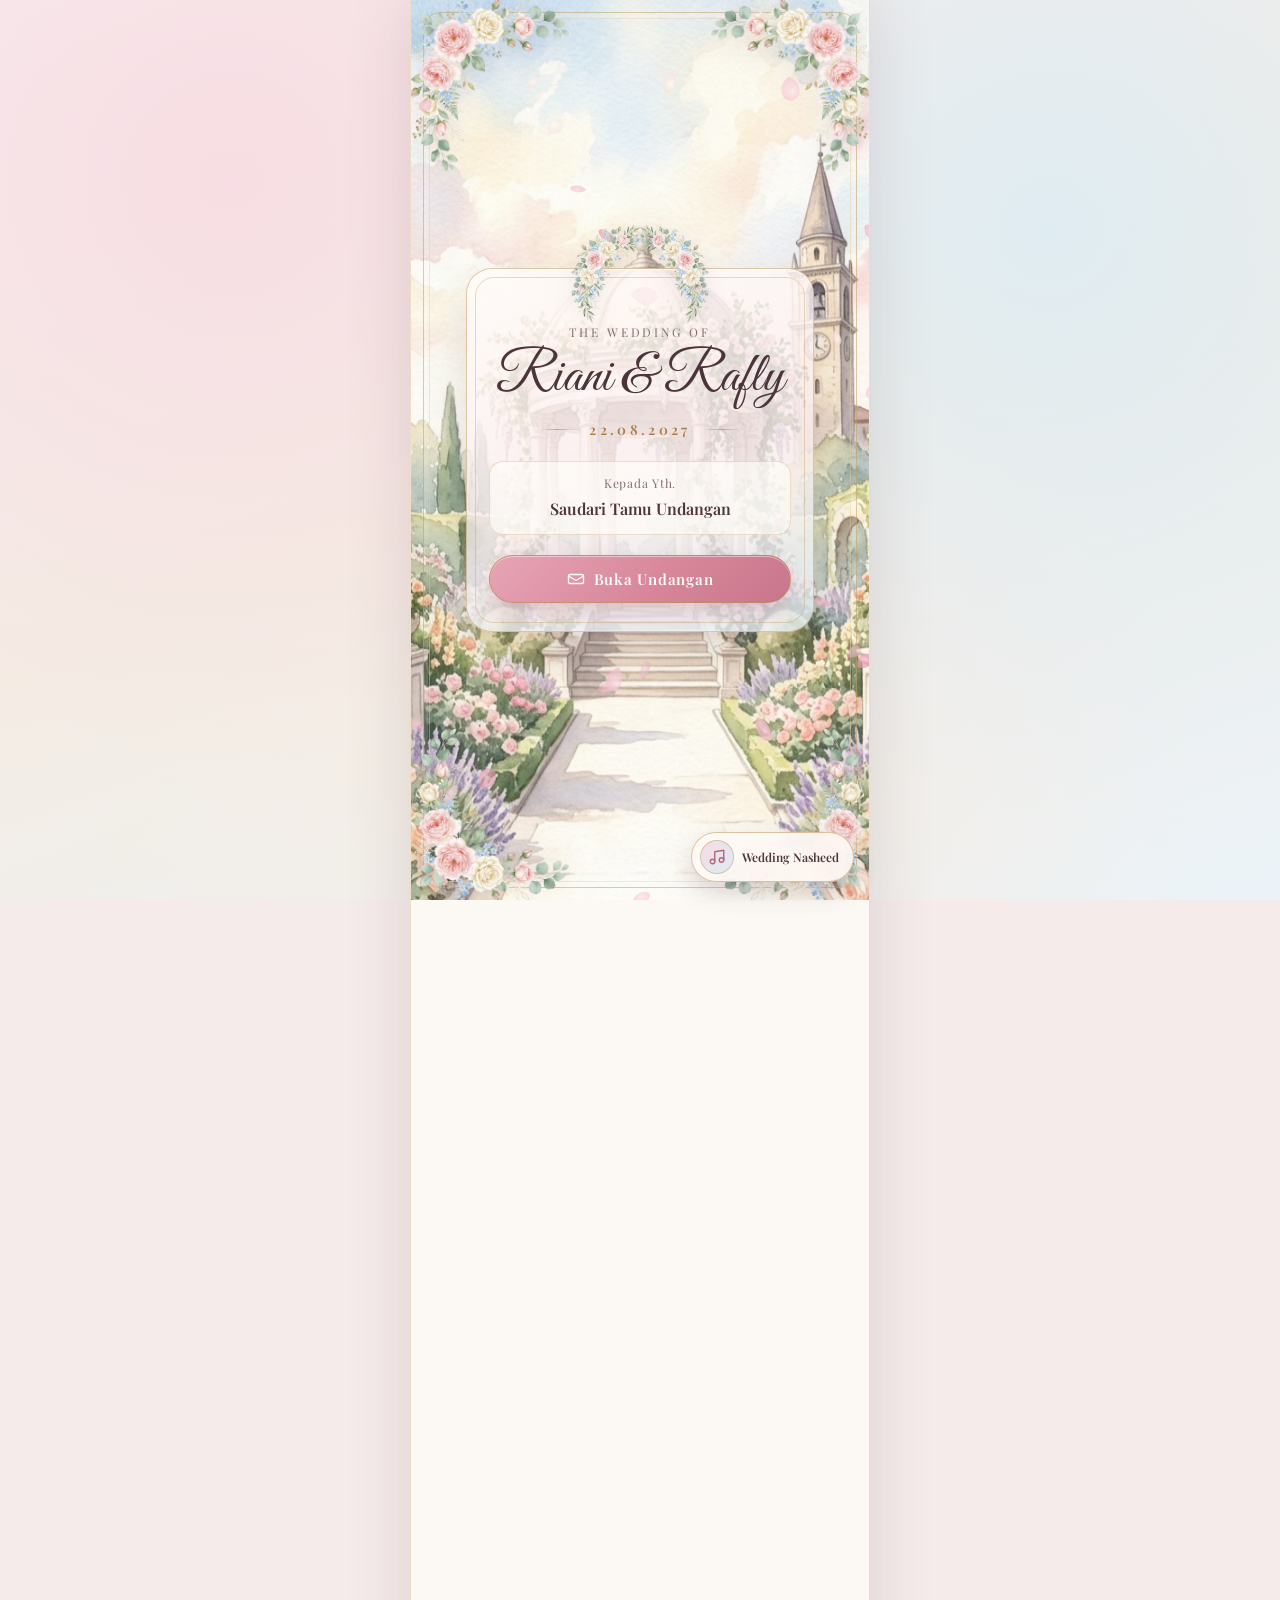
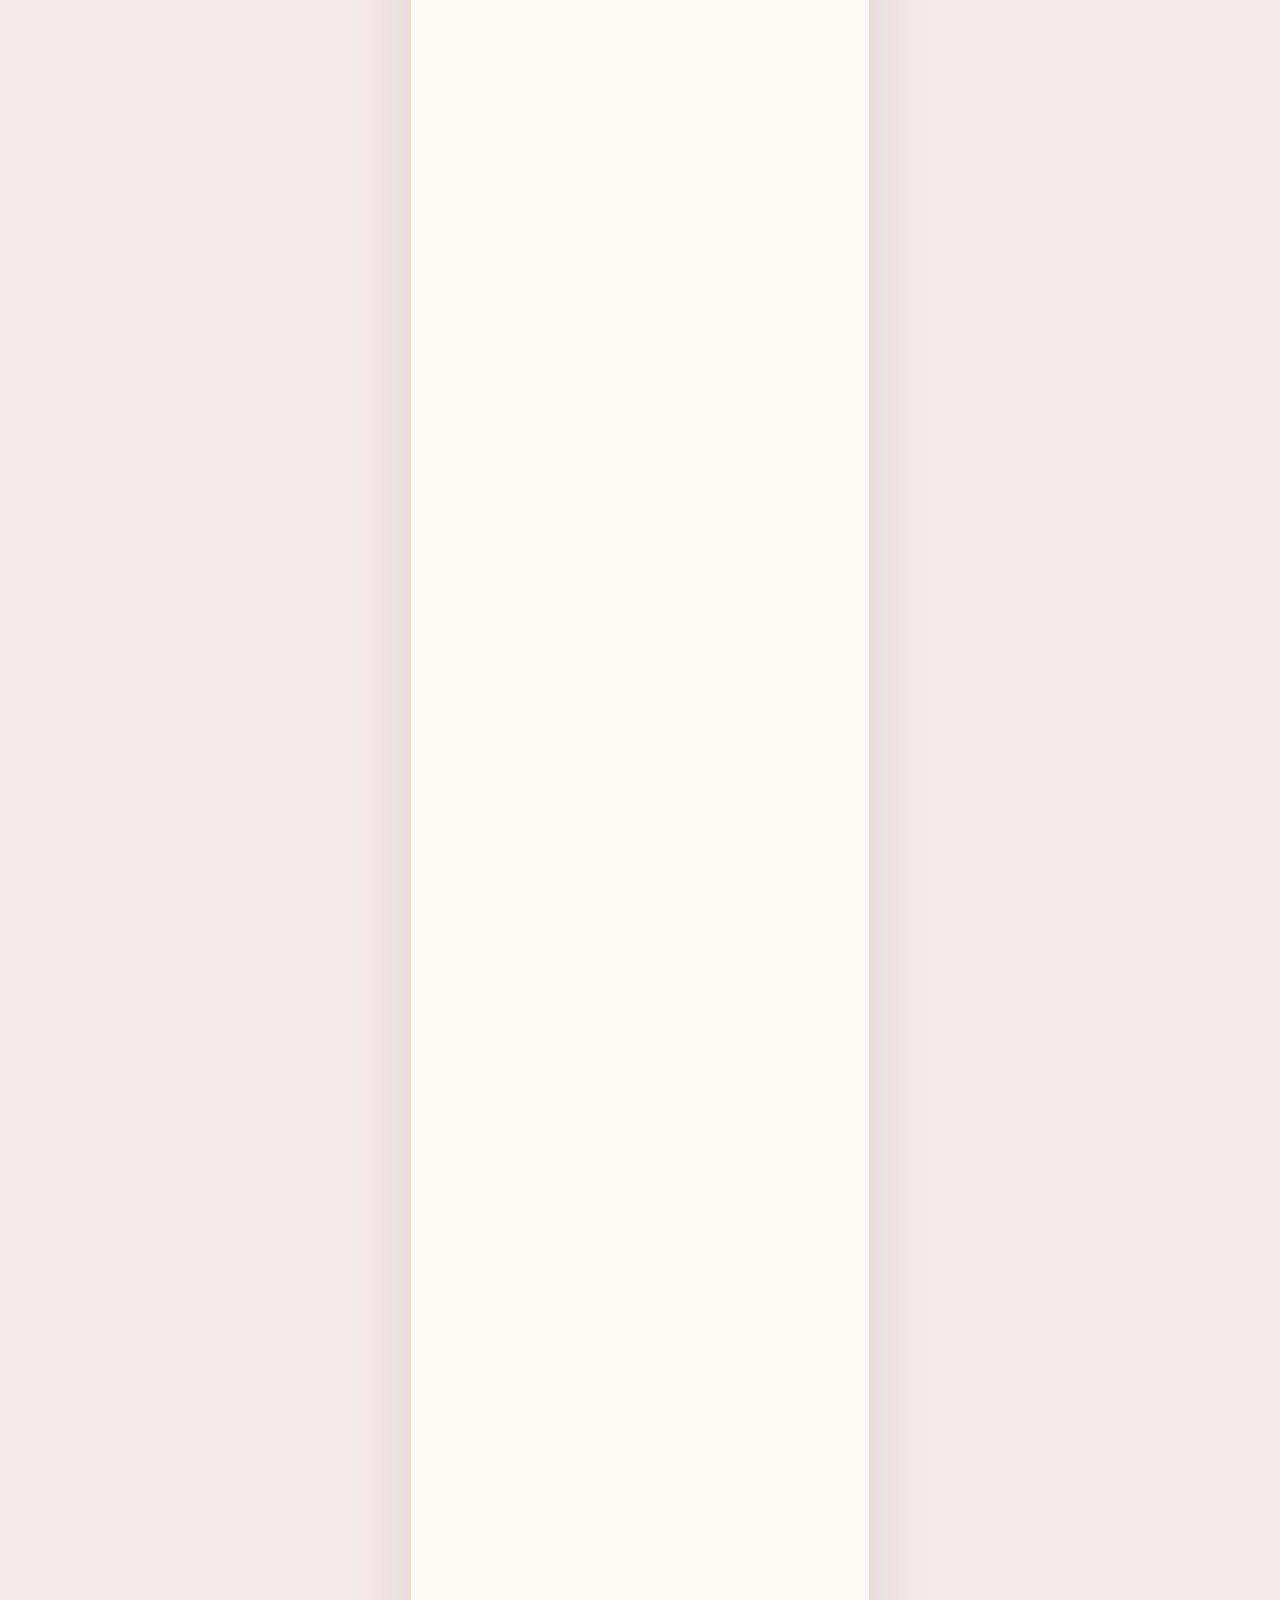
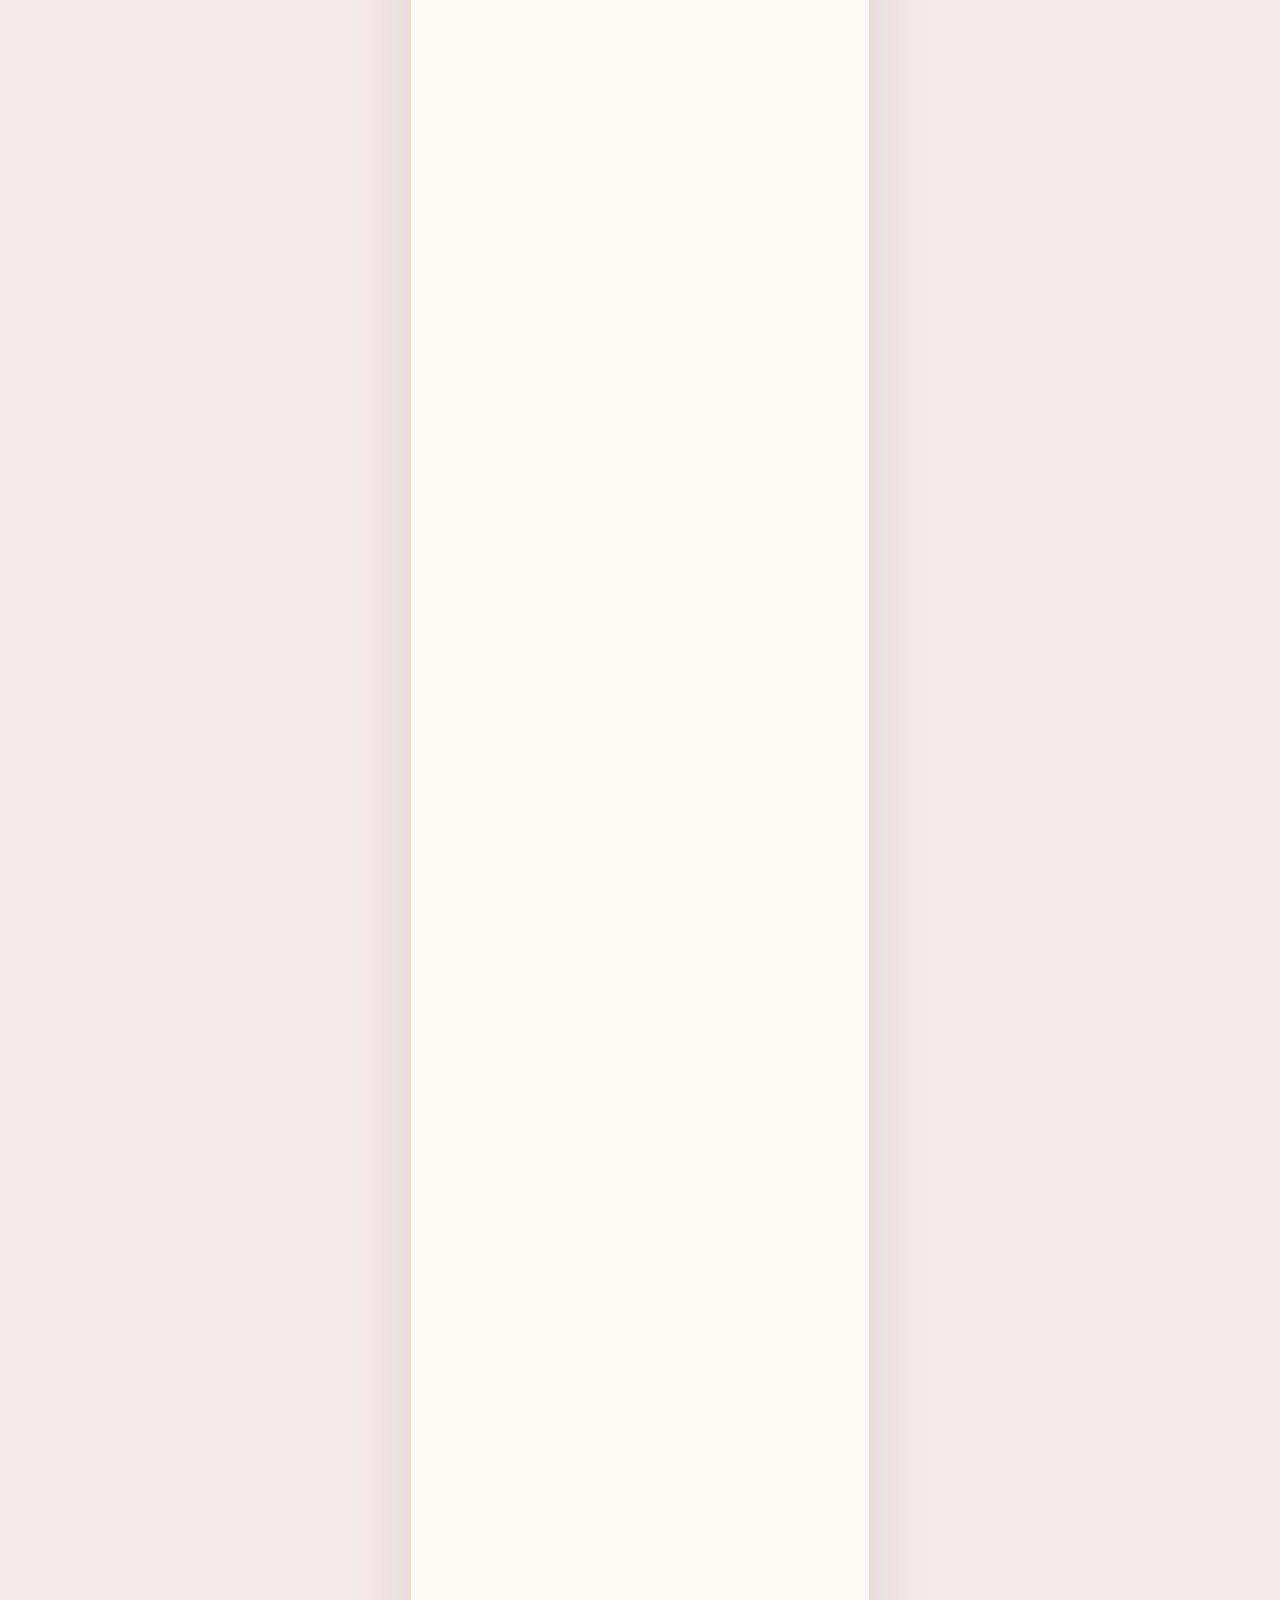
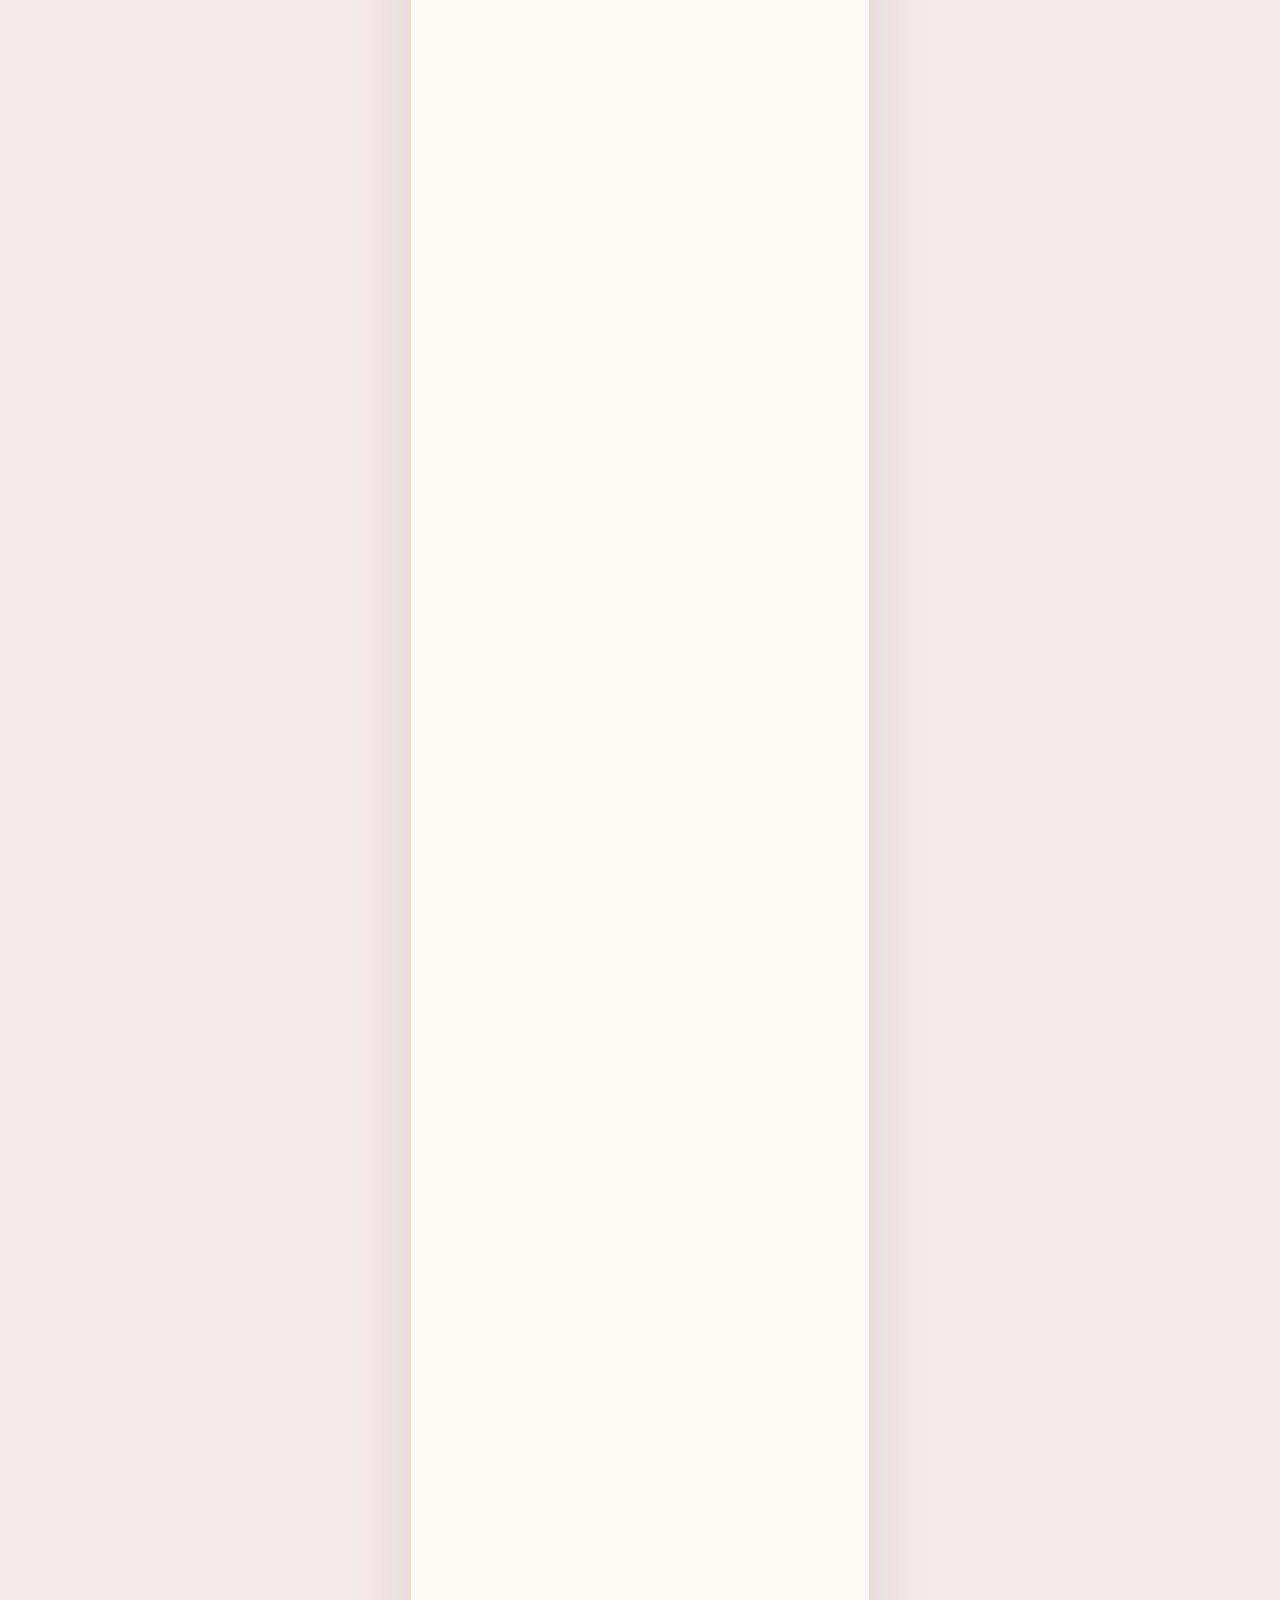
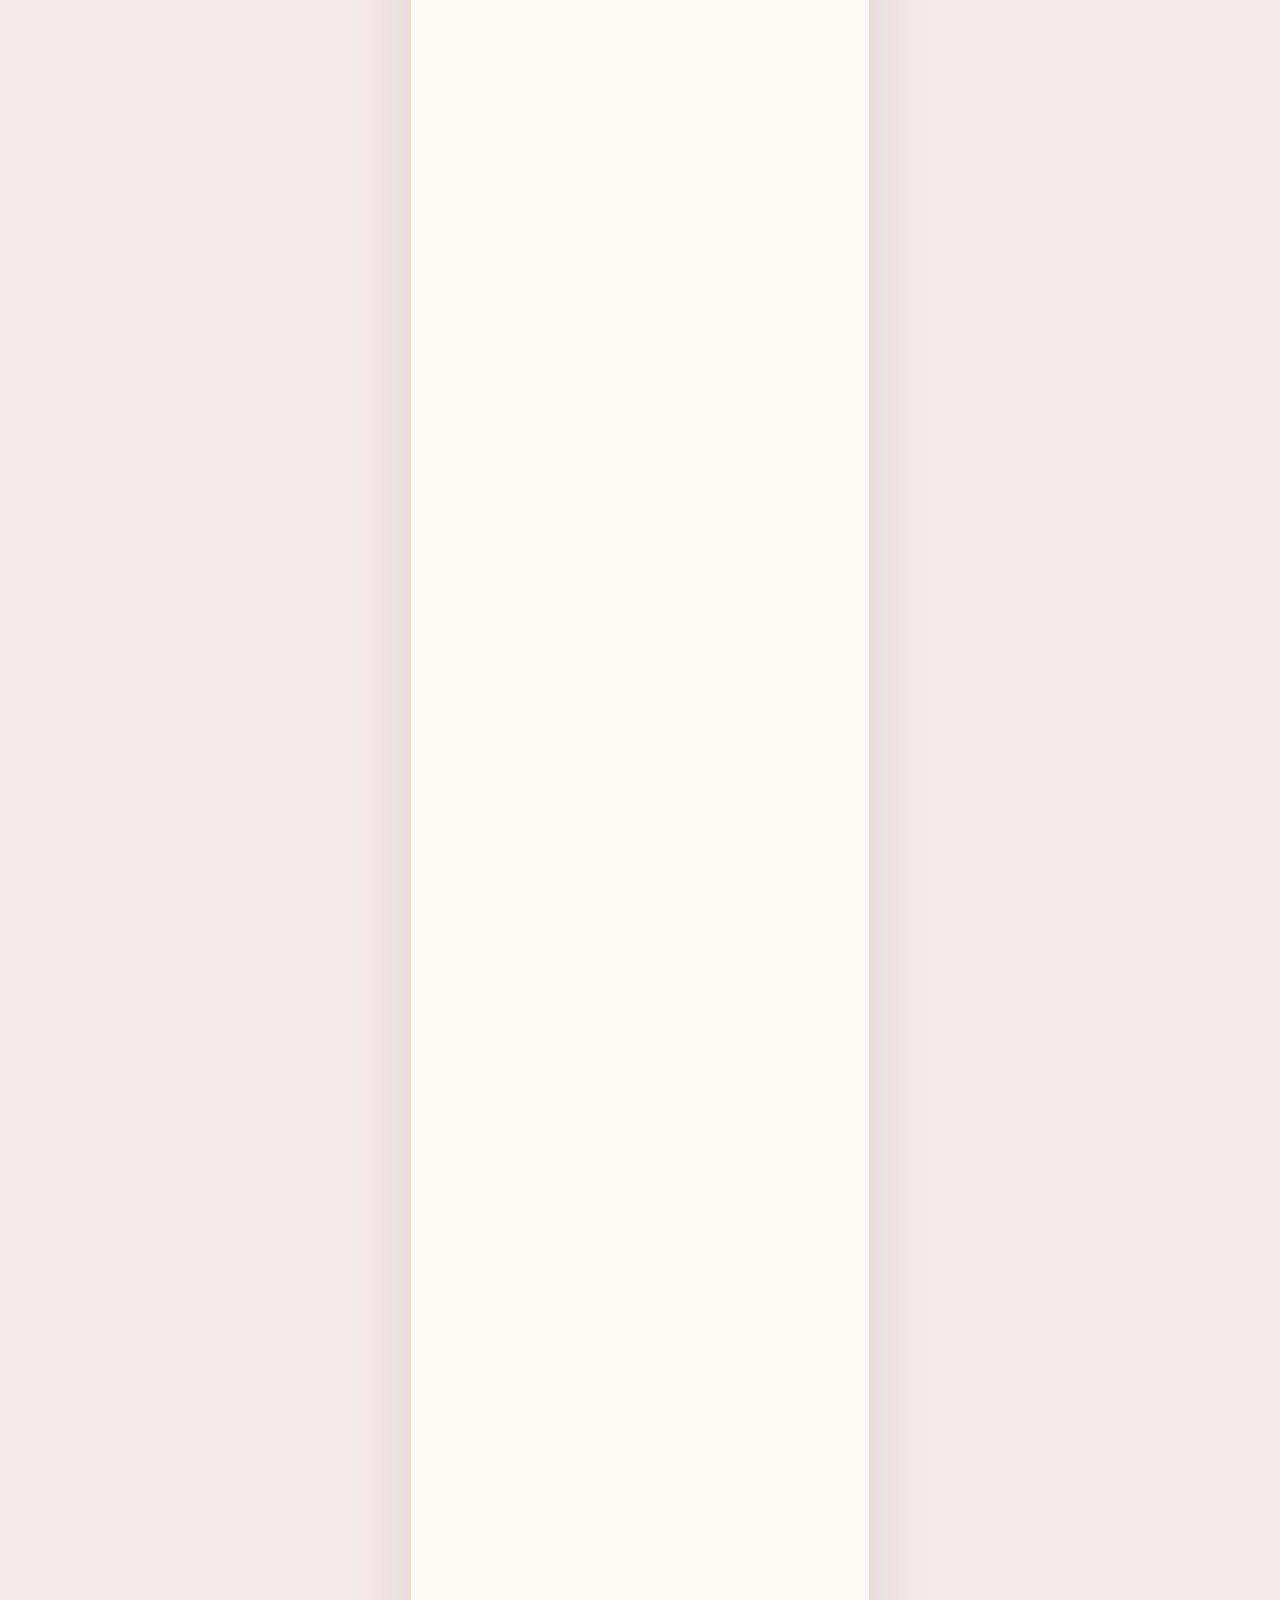
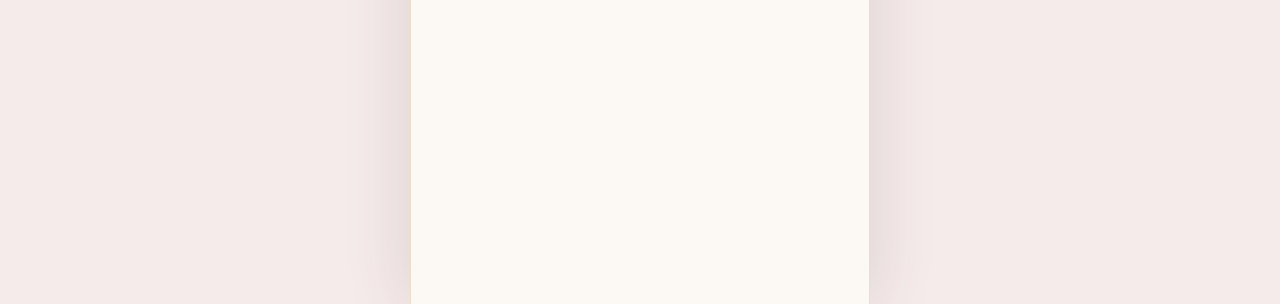
==== commit cb79b4f0: "Fix button visibility for music control" ====
--- a/index.html
+++ b/index.html
@@ -743,7 +743,7 @@
   </main>
 
   <!-- Floating Music Control ("Wedding Nasheed") -->
-  <button type="button" class="music-fab" id="music-toggle" aria-label="Nyalakan atau matikan musik Wedding Nasheed" aria-pressed="false" hidden>
+  <button type="button" class="music-fab" id="music-toggle" aria-label="Nyalakan atau matikan musik Wedding Nasheed" aria-pressed="false">
     <span class="music-disc" aria-hidden="true">
       <svg viewBox="0 0 24 24" width="18" height="18" fill="none" stroke="currentColor" stroke-width="1.9" stroke-linecap="round" stroke-linejoin="round">
         <path d="M9 18V5l12-2v13"></path>
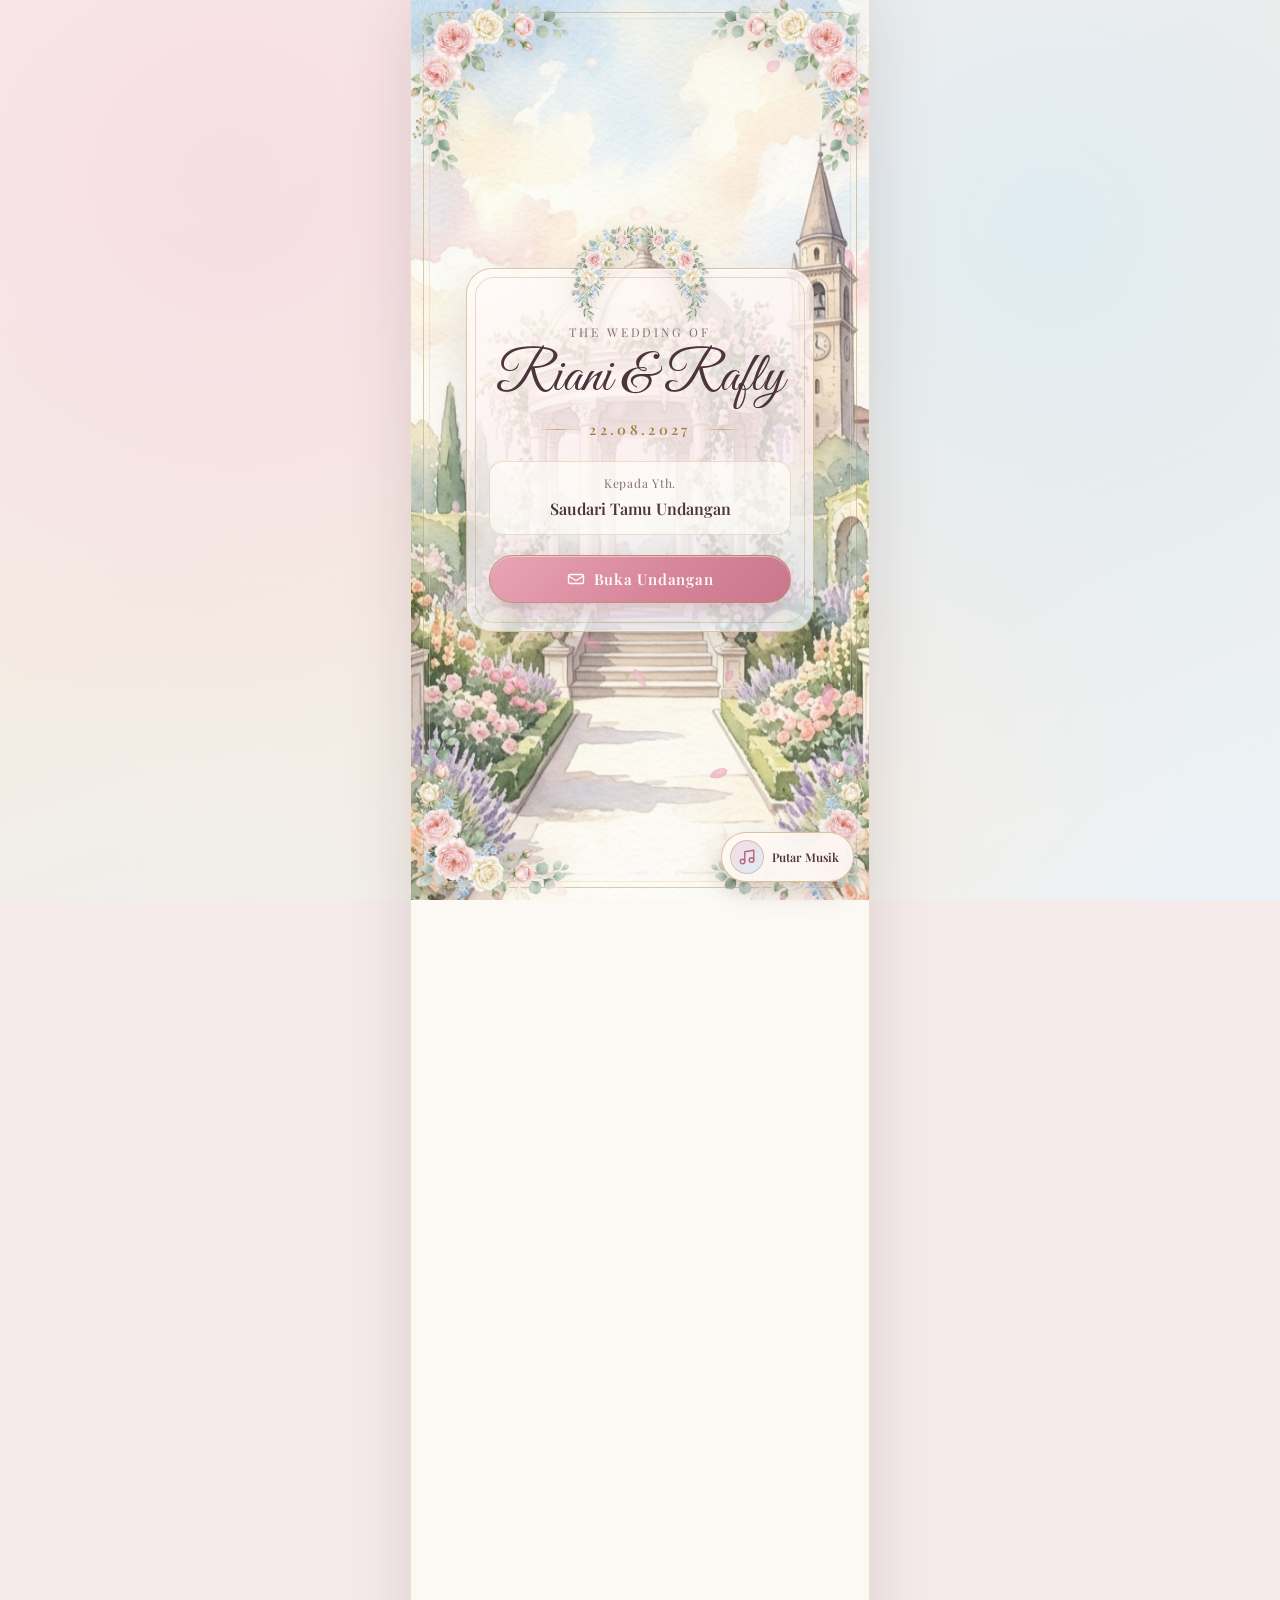
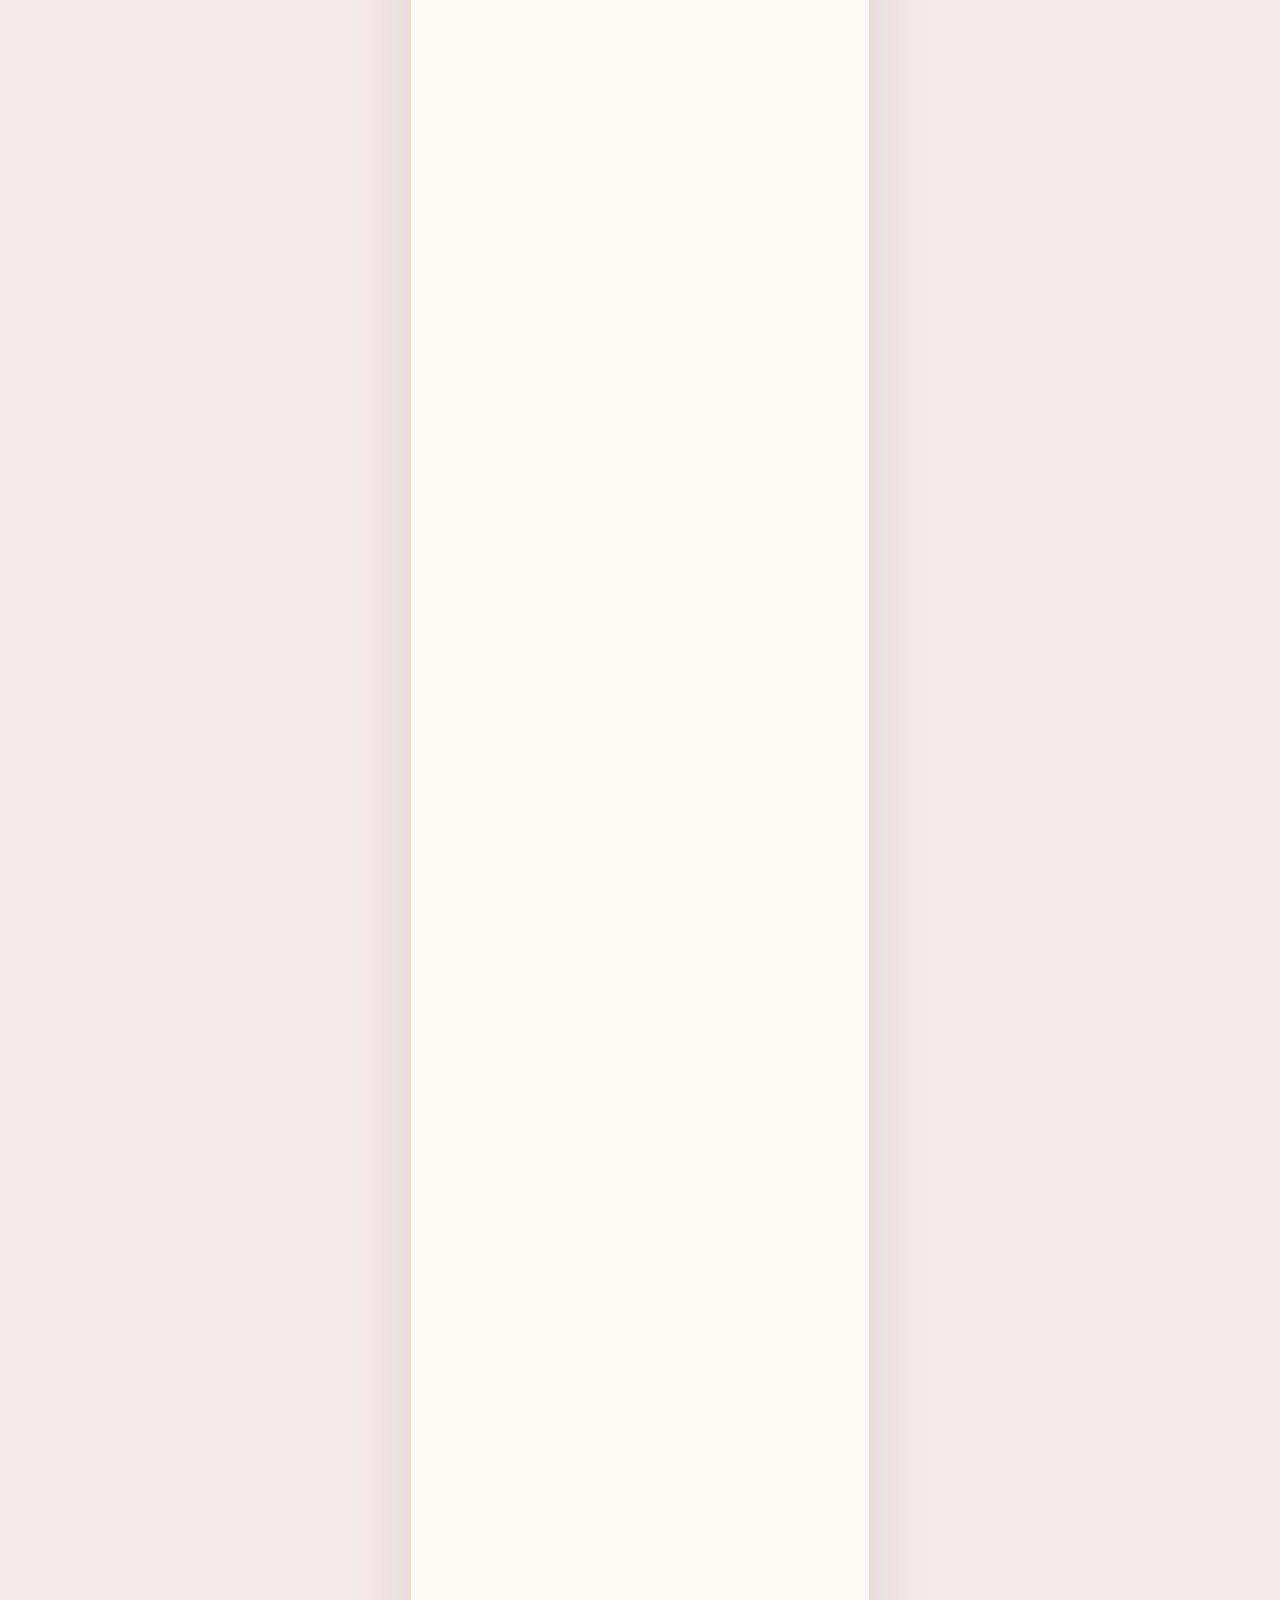
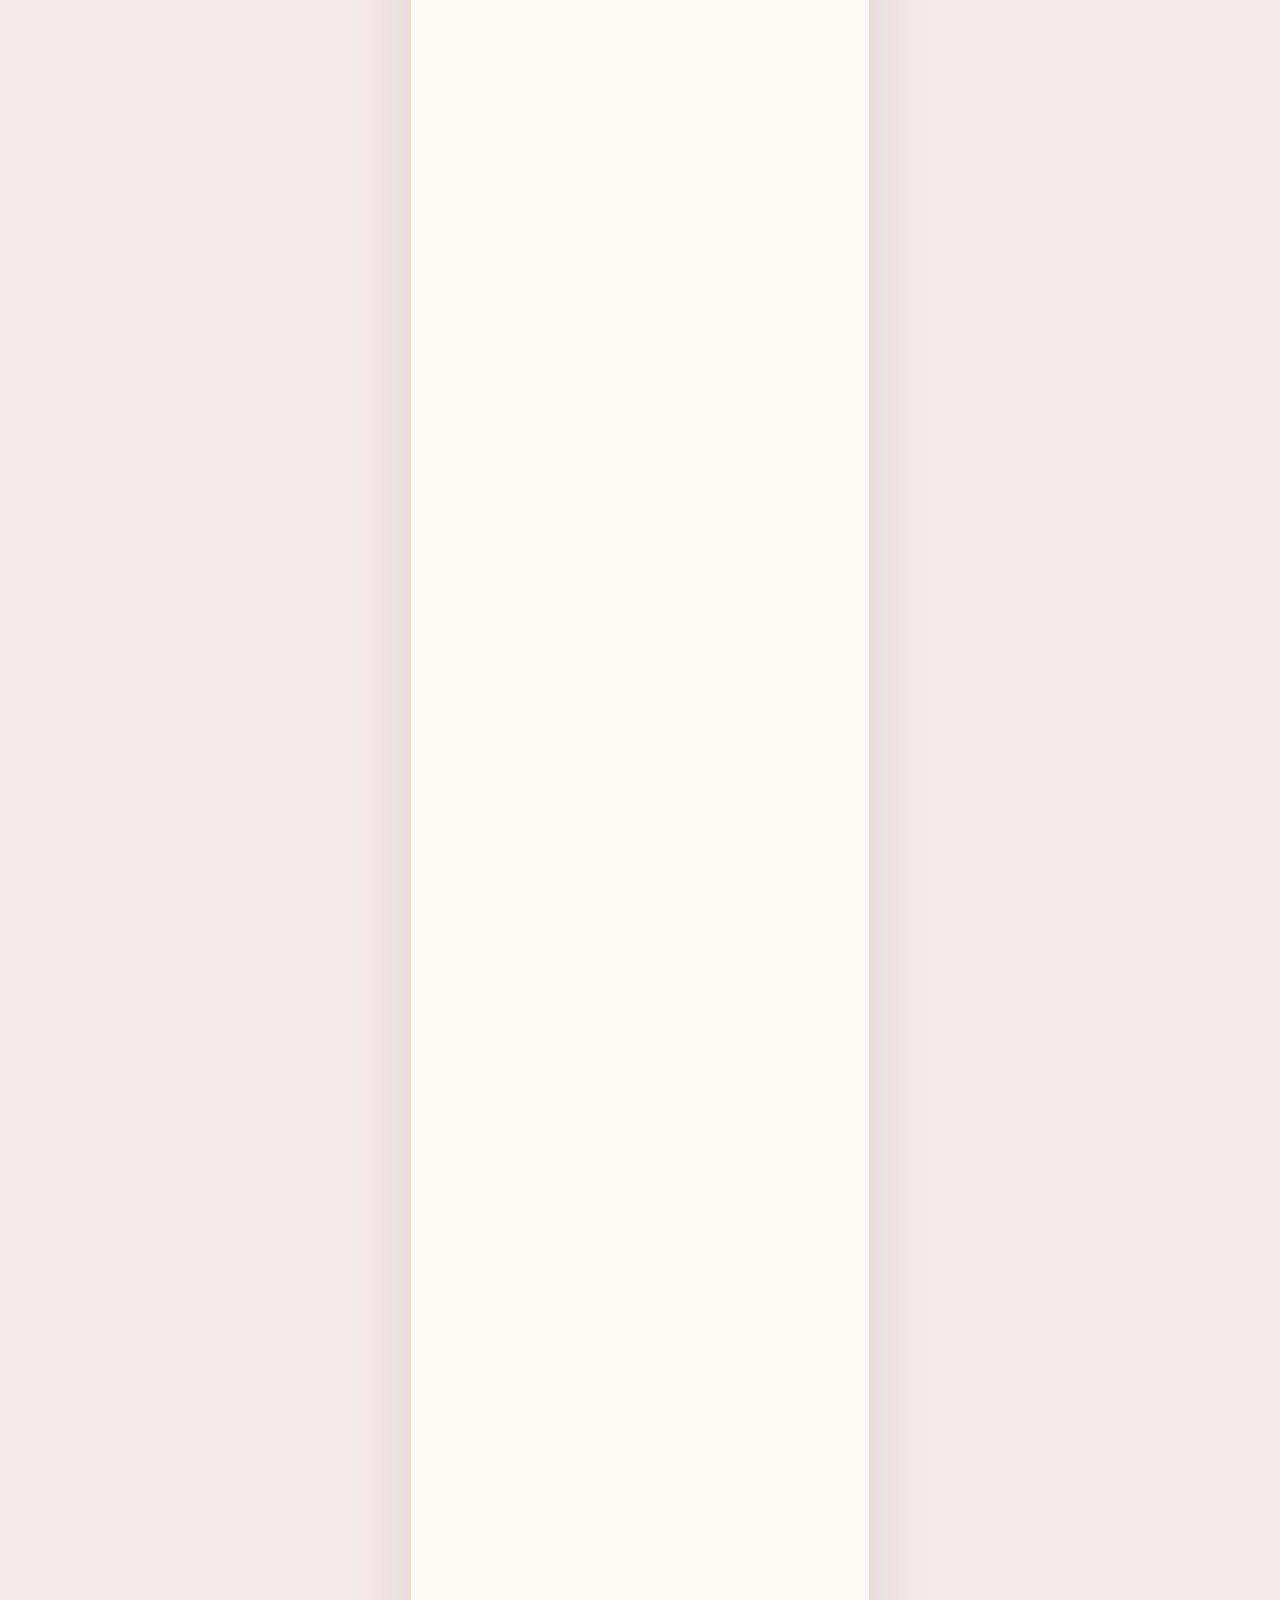
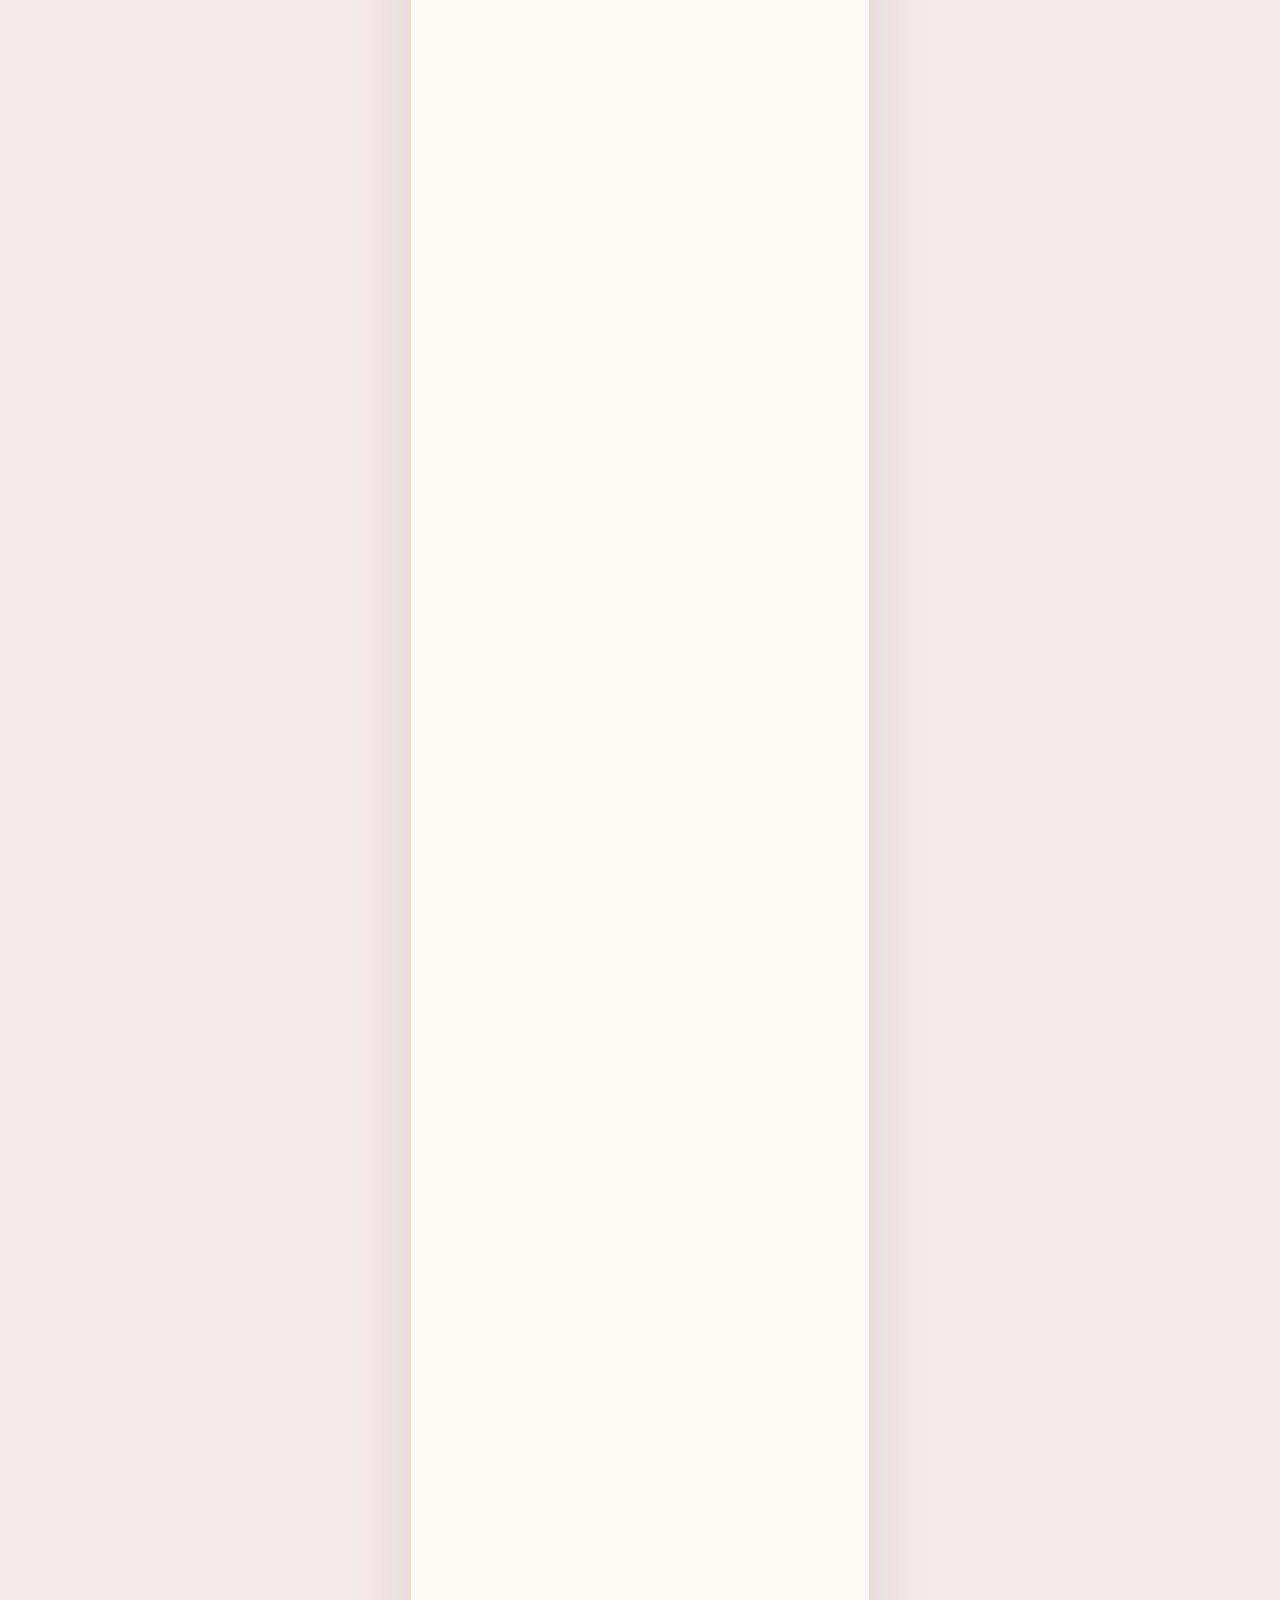
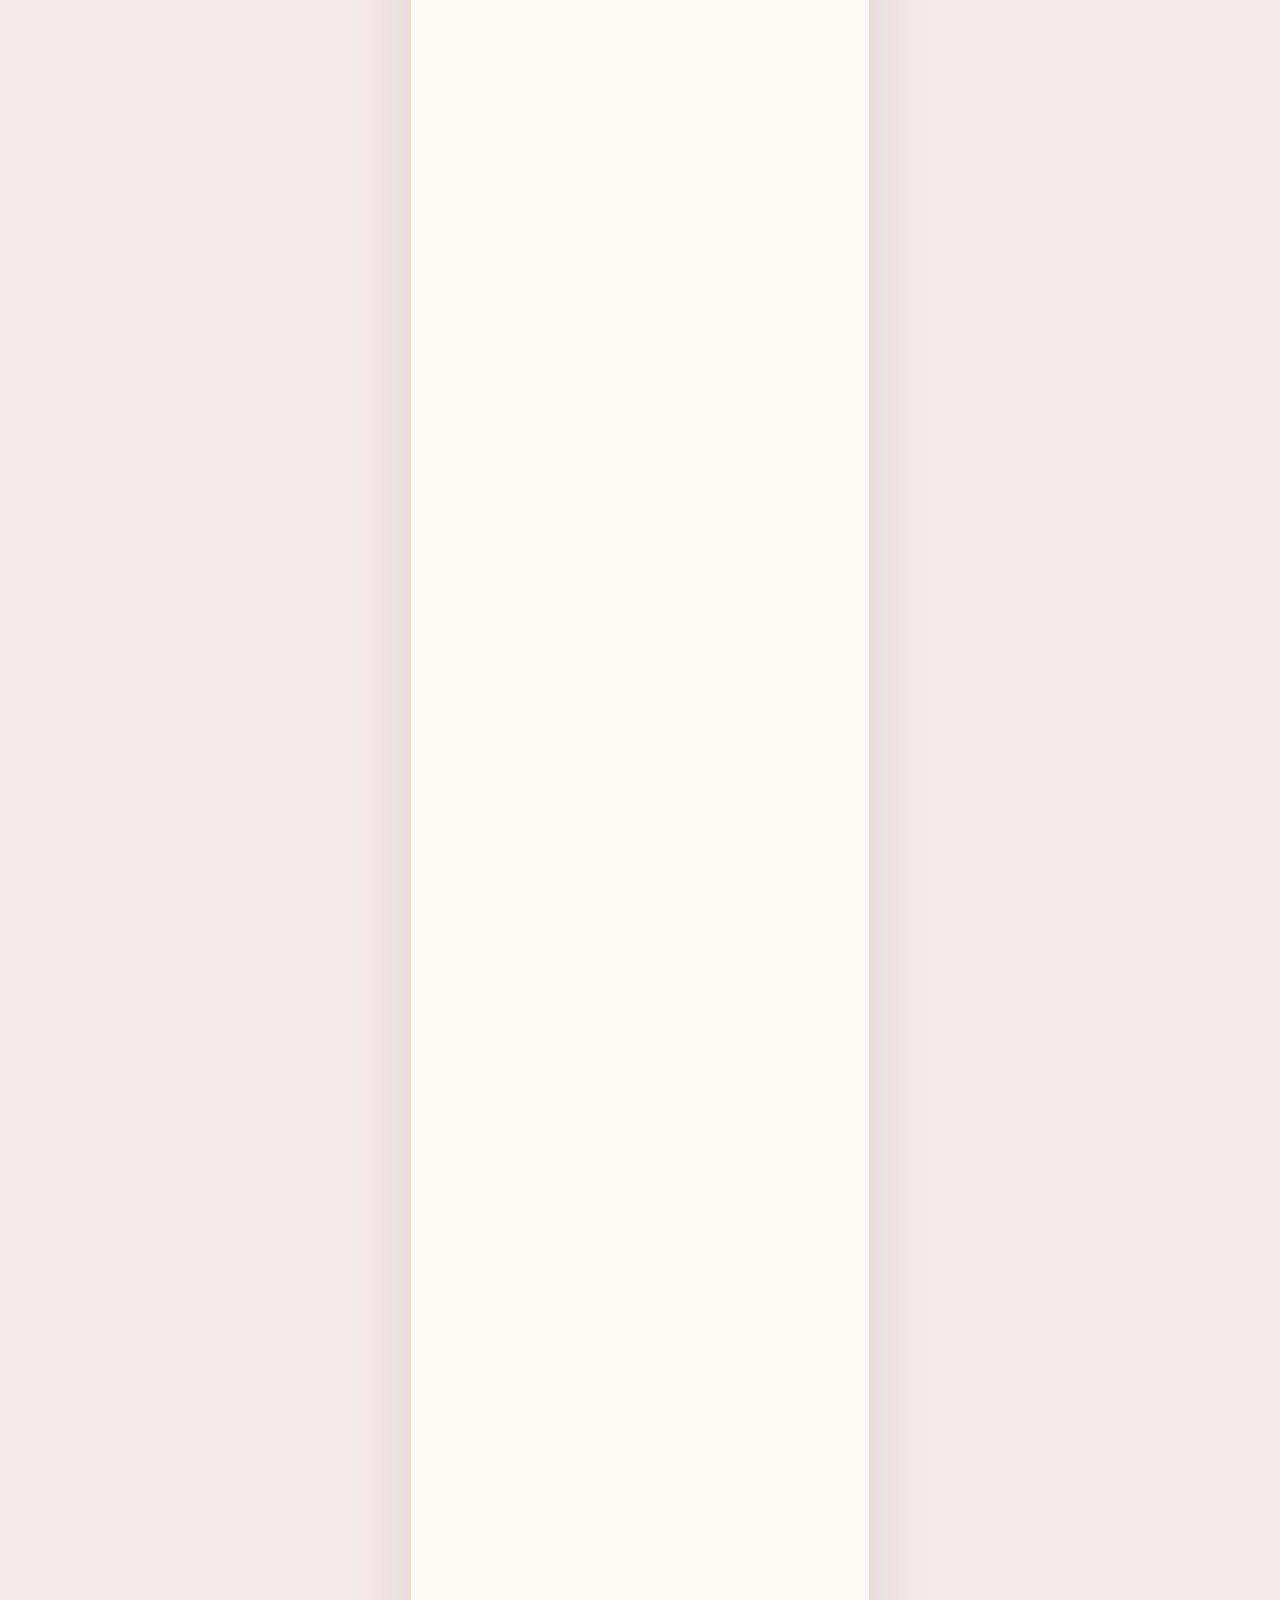
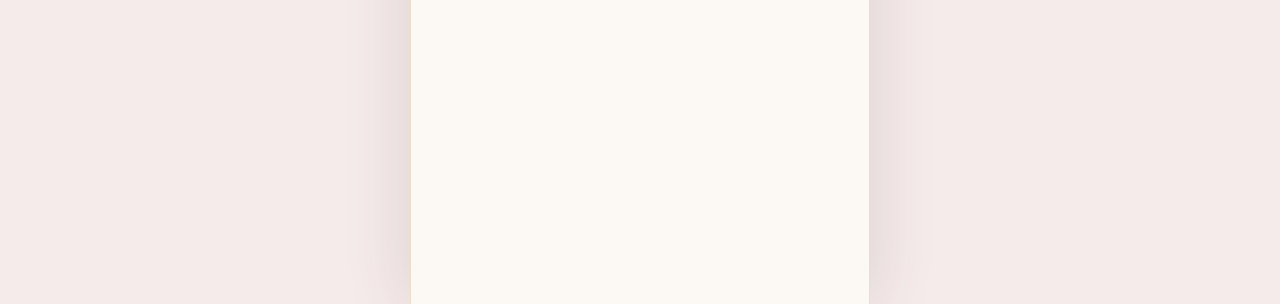
==== commit 0918994a: "Hide music toggle button initially Updated the music toggle button to be hidden by default." ====
--- a/index.html
+++ b/index.html
@@ -743,7 +743,7 @@
   </main>
 
   <!-- Floating Music Control ("Wedding Nasheed") -->
-  <button type="button" class="music-fab" id="music-toggle" aria-label="Nyalakan atau matikan musik Wedding Nasheed" aria-pressed="false">
+  <button type="button" class="music-fab" id="music-toggle" aria-label="Nyalakan atau matikan musik Wedding Nasheed" aria-pressed="false" hidden>
     <span class="music-disc" aria-hidden="true">
       <svg viewBox="0 0 24 24" width="18" height="18" fill="none" stroke="currentColor" stroke-width="1.9" stroke-linecap="round" stroke-linejoin="round">
         <path d="M9 18V5l12-2v13"></path>
